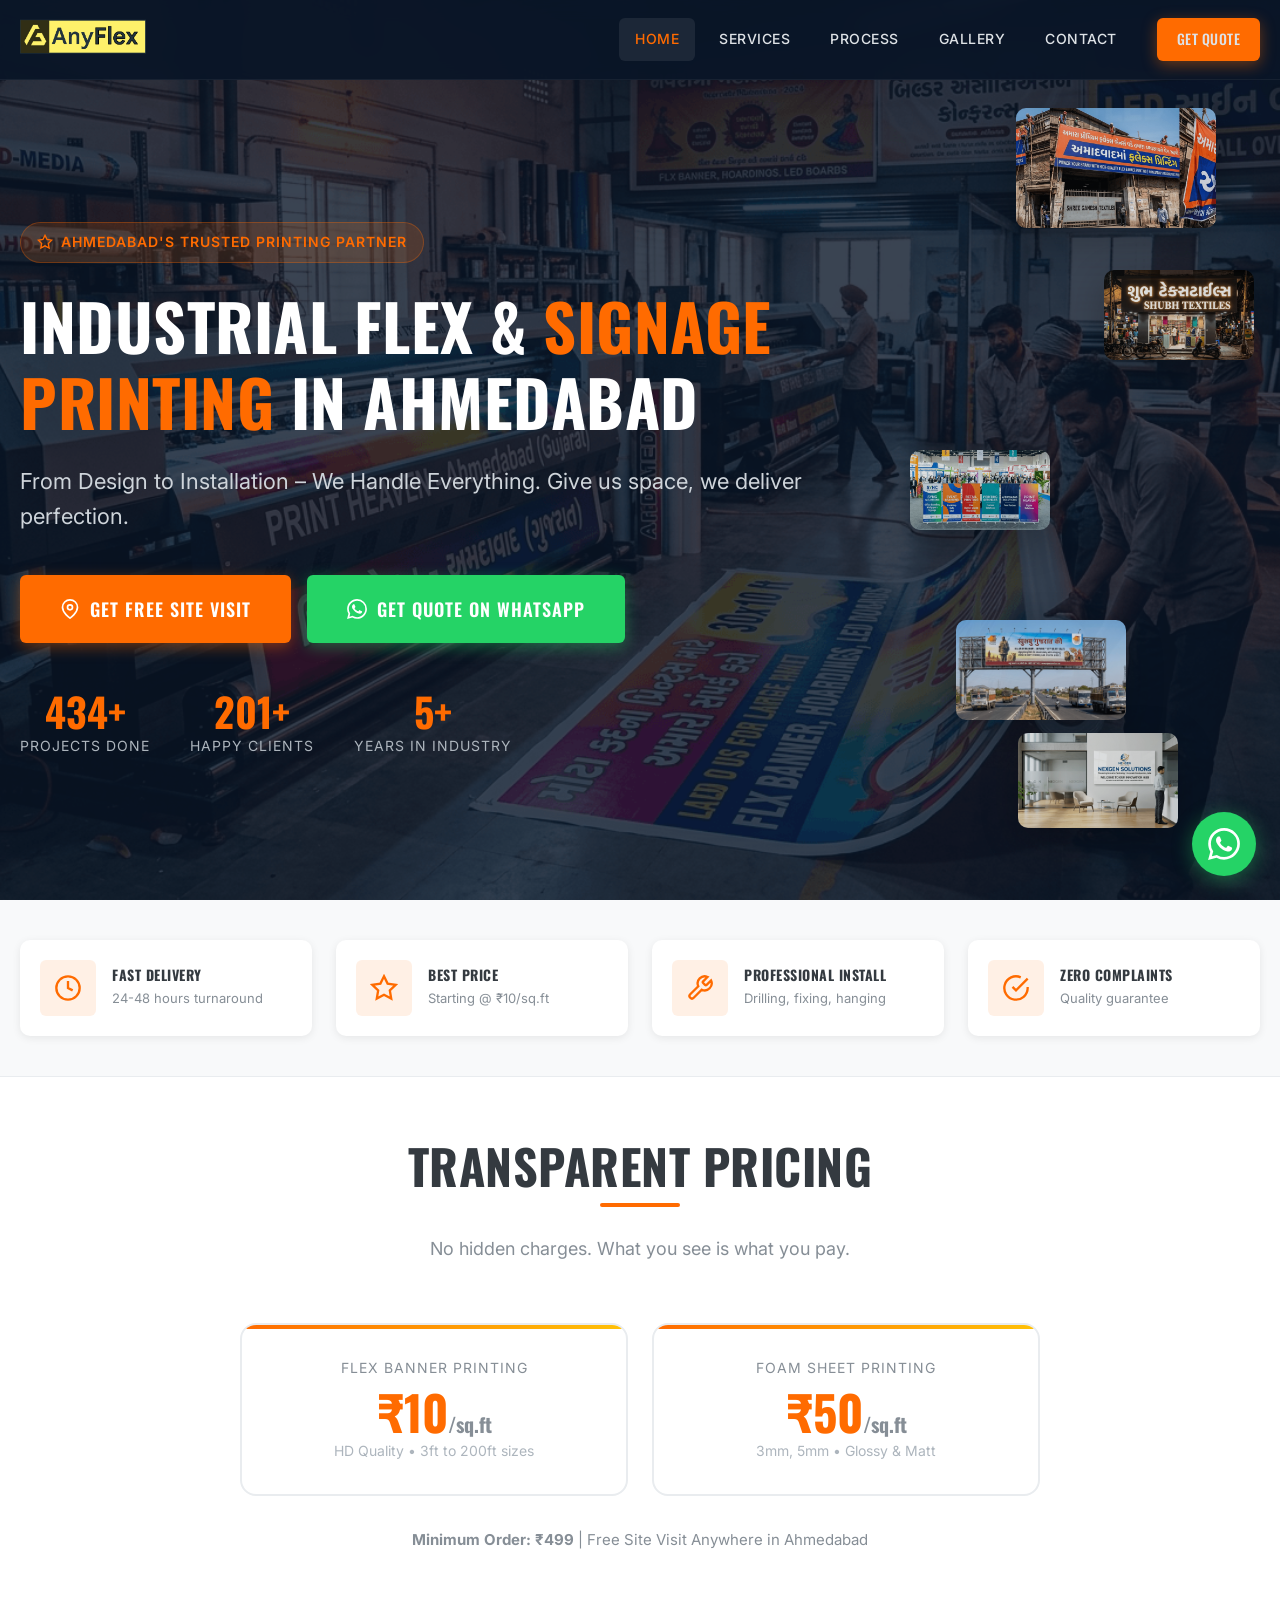
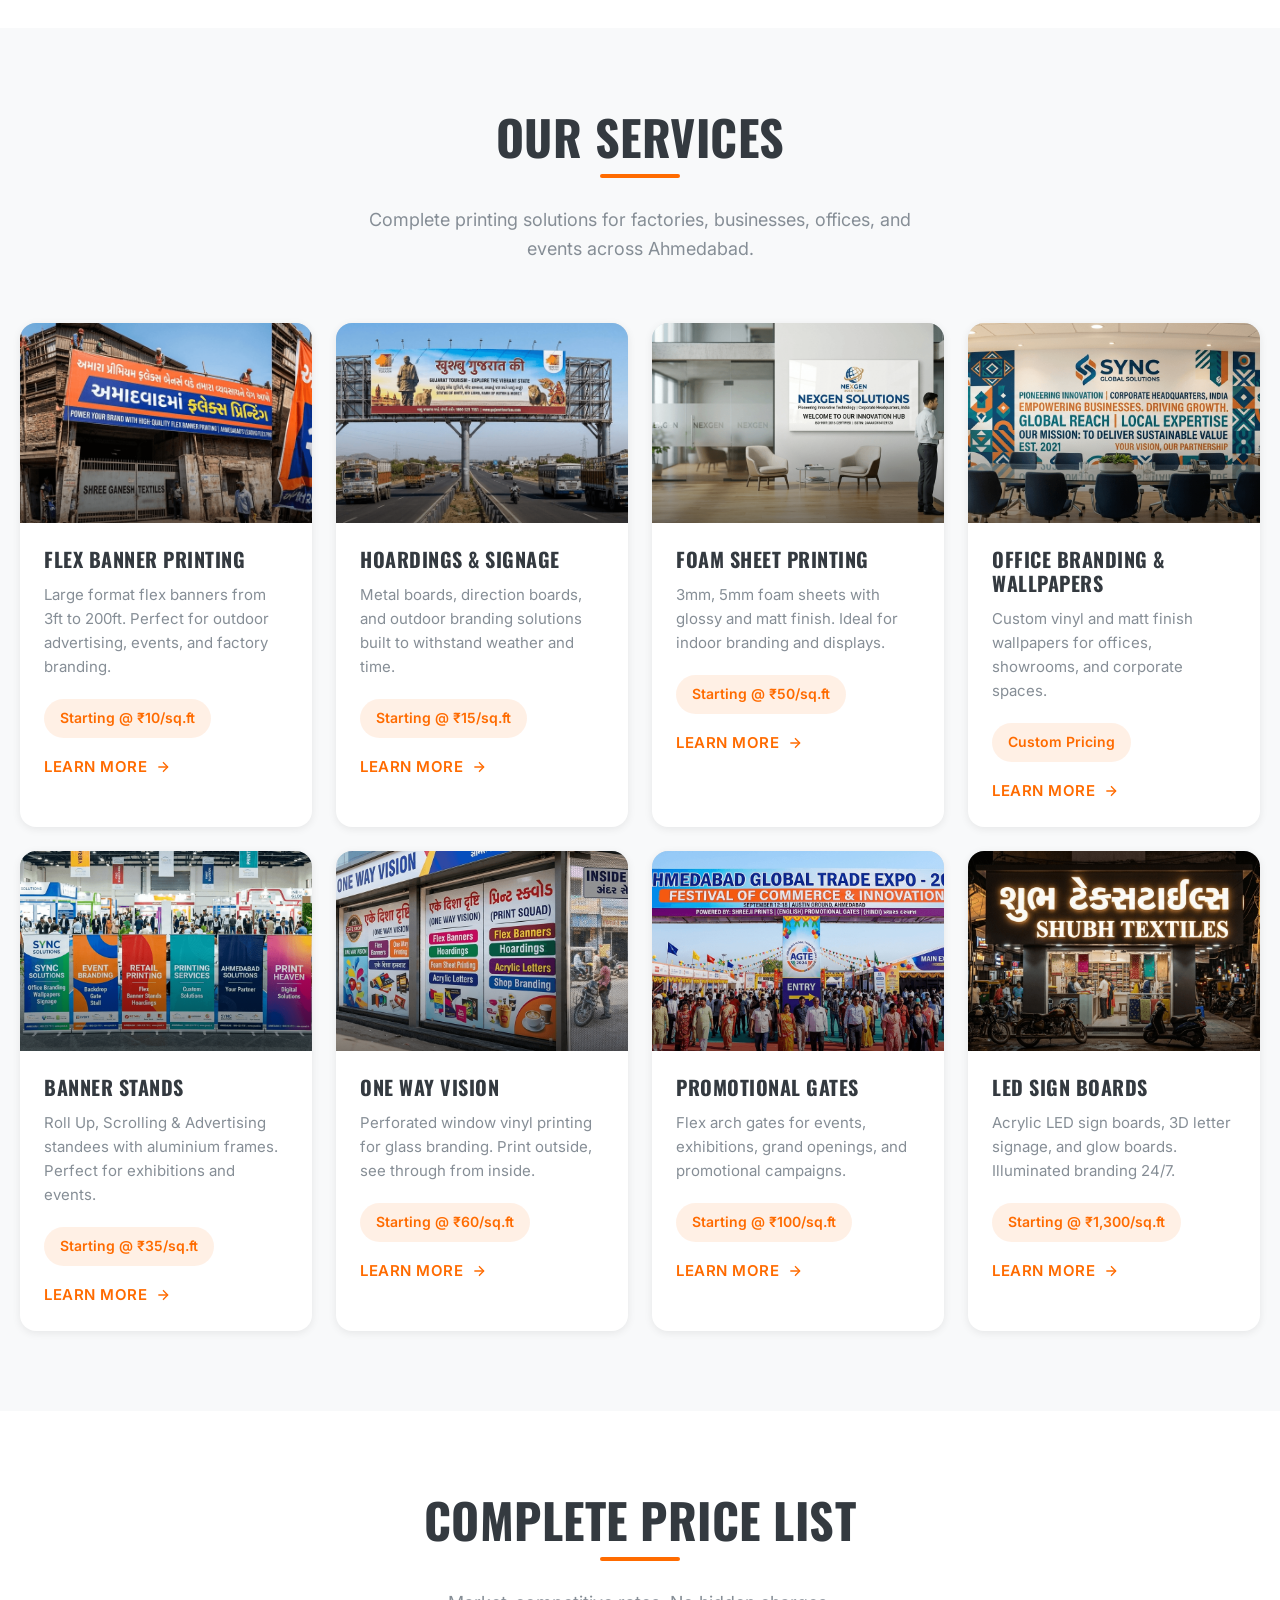
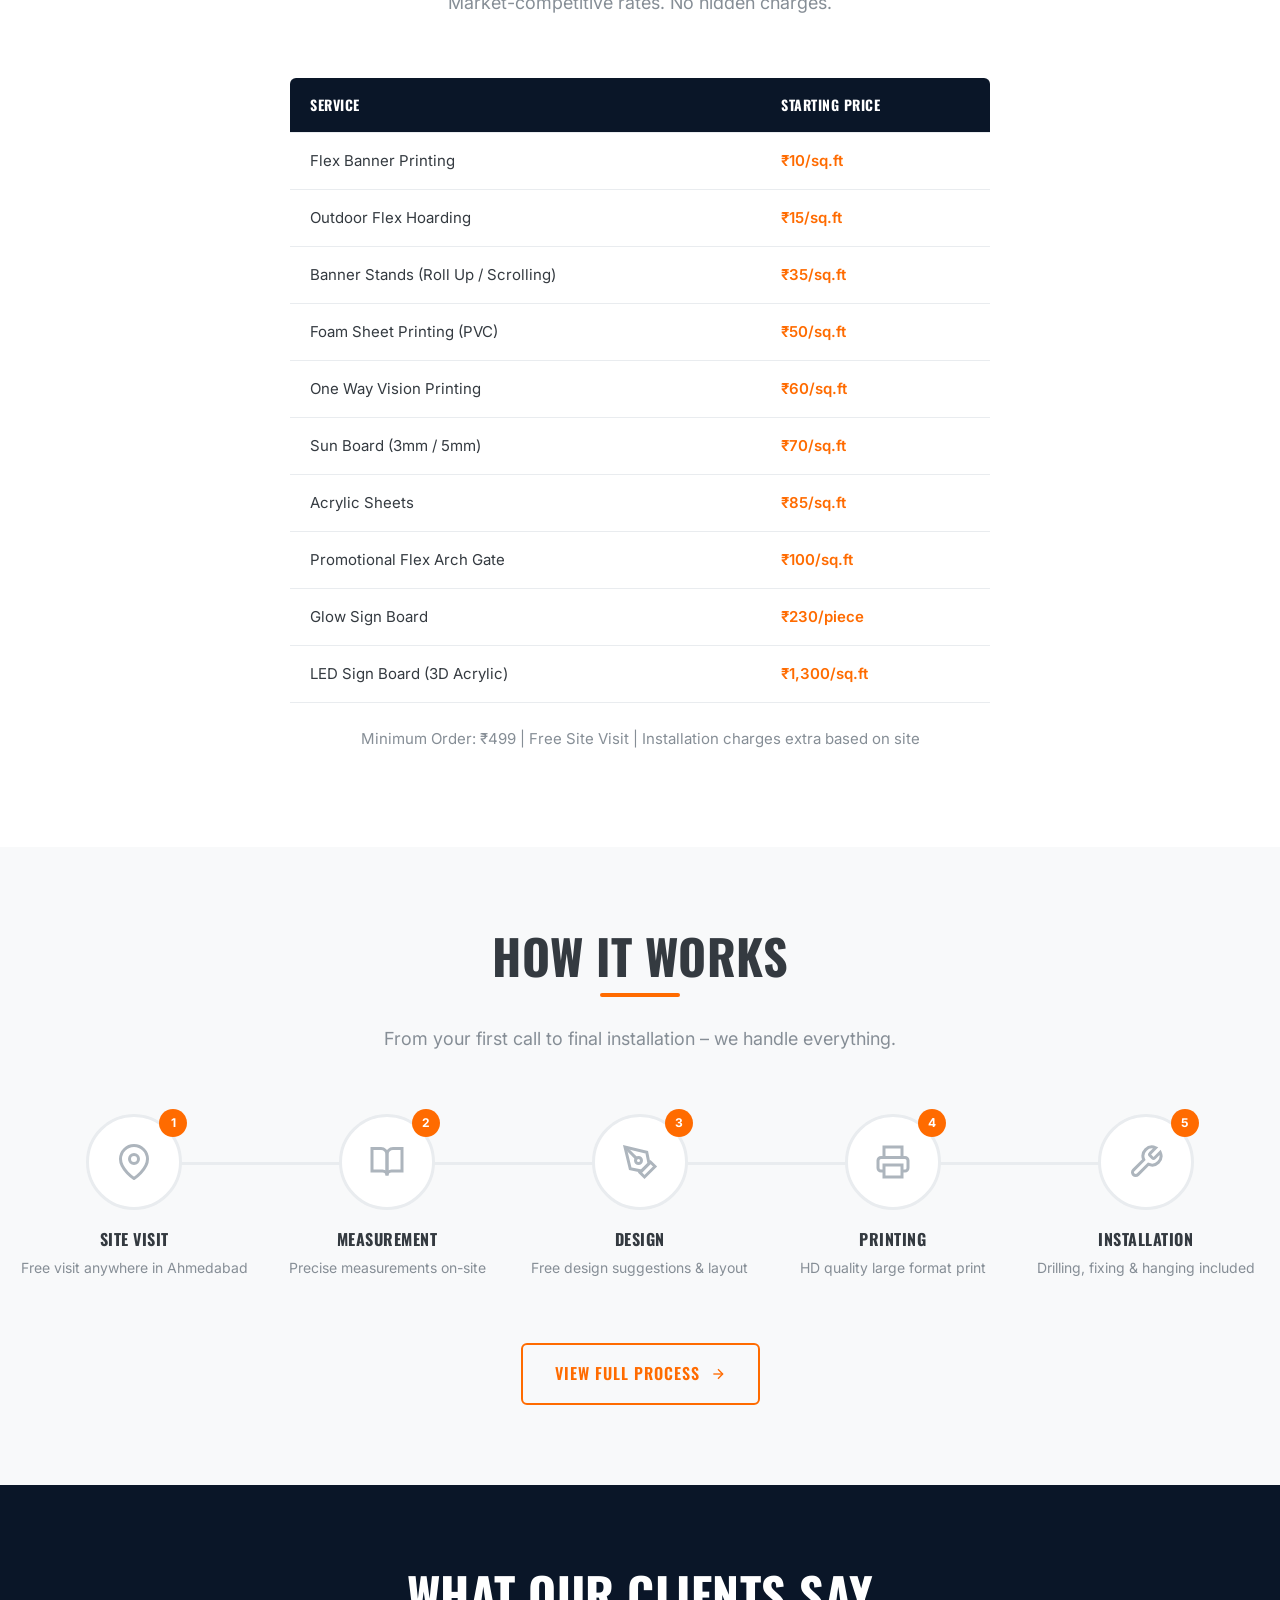
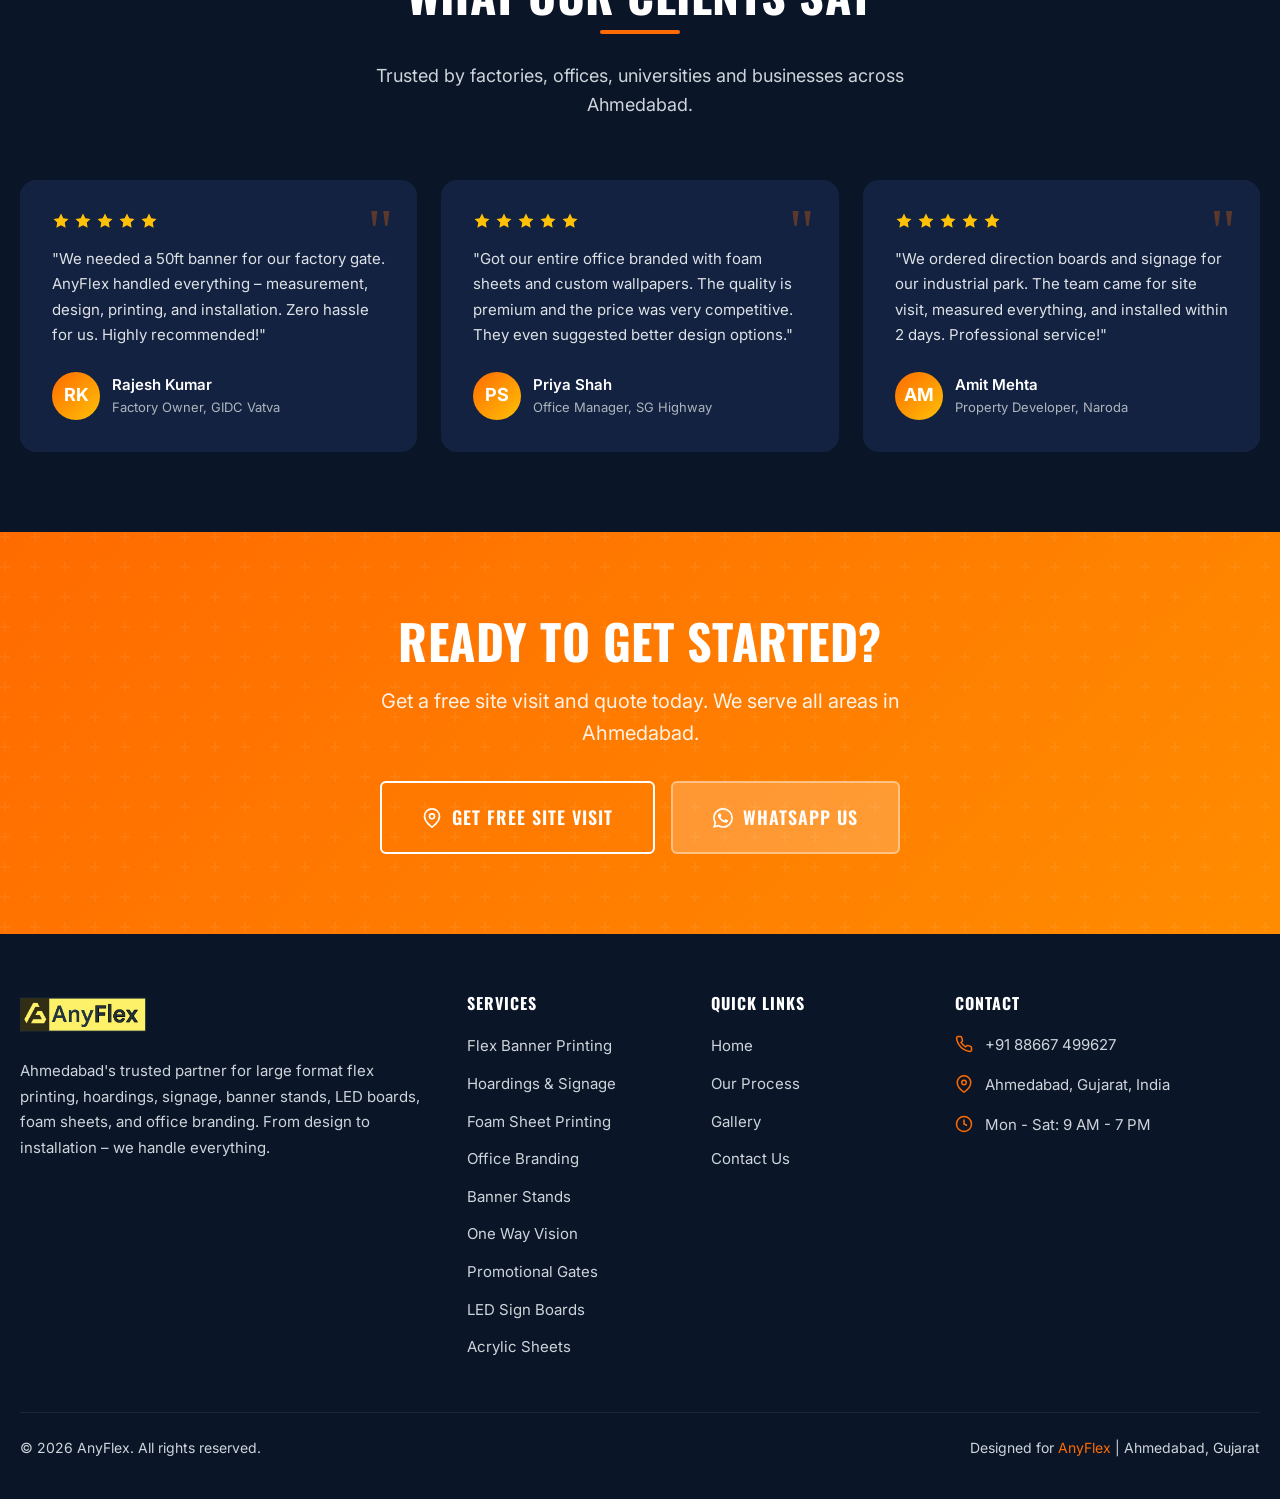
==== index.html @ e1afdd5f "Initial commit - AnyFlex website" ====
<!DOCTYPE html>
<html lang="en">
<head>
  <meta charset="UTF-8">
  <meta name="viewport" content="width=device-width, initial-scale=1.0">
  <meta name="description" content="AnyFlex - Industrial Flex Banner Printing, Hoardings, Signage, Banner Stands, LED Boards & Foam Sheets in Ahmedabad. Starting @ ₹10/sq.ft. Free site visit, design & installation. Call 88667499627">
  <meta name="keywords" content="flex banner printing ahmedabad, hoarding printing ahmedabad, signage board ahmedabad, foam sheet printing, banner standee ahmedabad, LED sign board ahmedabad, one way vision printing, promotional gates ahmedabad, acrylic sheets ahmedabad, large format printing ahmedabad, outdoor branding gujarat">
  <meta name="author" content="AnyFlex">
  <meta name="robots" content="index, follow">
  
  <meta property="og:title" content="Flex Banner Printing Ahmedabad | AnyFlex">
  <meta property="og:description" content="From Design to Installation – We Handle Everything. Flex Printing @ ₹10/sq.ft | Free Site Visit">
  <meta property="og:type" content="website">
  <meta property="og:locale" content="en_IN">
  
  <title>Flex Banner Printing Ahmedabad | Hoardings, Signage, Foam Sheets – AnyFlex</title>
  
  <link rel="preconnect" href="https://fonts.googleapis.com">
  <link rel="preconnect" href="https://fonts.gstatic.com" crossorigin>
  <link href="https://fonts.googleapis.com/css2?family=Inter:wght@400;500;600;700&family=Oswald:wght@500;600;700&display=swap" rel="stylesheet">
  
  <link rel="stylesheet" href="css/style.css">
  
  <script type="application/ld+json">
  {
    "@context": "https://schema.org",
    "@type": "LocalBusiness",
    "name": "AnyFlex",
    "description": "Industrial Flex & Signage Printing in Ahmedabad. From Design to Installation.",
    "telephone": "+9188667499627",
    "address": {
      "@type": "PostalAddress",
      "addressLocality": "Ahmedabad",
      "addressRegion": "Gujarat",
      "addressCountry": "IN"
    },
    "priceRange": "₹₹",
    "areaServed": "Ahmedabad, Gujarat"
  }
  </script>
</head>
<body>

  <header class="header">
    <div class="container header-inner">
      <a href="index.html" class="logo">
        <img src="images/logo.png" alt="AnyFlex logo" style="height:48px;width:auto;">
      </a>
      
      <button class="menu-toggle" aria-label="Toggle navigation">
        <span></span>
        <span></span>
        <span></span>
      </button>
      
      <nav class="nav">
        <a href="index.html">Home</a>
        <a href="#services">Services</a>
        <a href="process.html">Process</a>
        <a href="gallery.html">Gallery</a>
        <a href="contact.html">Contact</a>
        <div class="nav-cta">
          <a href="https://wa.me/9188667499627?text=Hi%20Print%20Heaven!%20I%20need%20a%20quote." class="btn btn-primary btn-sm" target="_blank">Get Quote</a>
        </div>
      </nav>
    </div>
  </header>
  
  <div class="mobile-overlay"></div>

  <section class="hero">
    <div class="hero-carousel">
      <div class="hero-slide active" style="background-image: url('images/hero-bg.jpg')"></div>
      <div class="hero-slide" style="background-image: url('images/gallery/gallery-1.jpg')"></div>
      <div class="hero-slide" style="background-image: url('images/gallery/gallery-2.jpg')"></div>
      <div class="hero-slide" style="background-image: url('images/gallery/gallery-3.jpg')"></div>
      <div class="hero-slide" style="background-image: url('images/gallery/gallery-4.jpg')"></div>
      <div class="hero-slide" style="background-image: url('images/gallery/gallery-5.jpg')"></div>
      <div class="hero-slide" style="background-image: url('images/gallery/gallery-6.jpg')"></div>
      <div class="hero-slide" style="background-image: url('images/gallery/gallery-7.jpg')"></div>
    </div>
    <div class="hero-overlay"></div>
    <div class="hero-float hero-float-1"></div>
    <div class="hero-float hero-float-2"></div>
    <div class="hero-float hero-float-3"></div>
    <div class="hero-float hero-float-4"></div>
    <div class="hero-float hero-float-5"></div>
    
    <div class="container">
      <div class="hero-content">
        <div class="hero-badge">
          <svg viewBox="0 0 24 24" fill="none" stroke="currentColor" stroke-width="2"><path d="M12 2l3.09 6.26L22 9.27l-5 4.87 1.18 6.88L12 17.77l-6.18 3.25L7 14.14 2 9.27l6.91-1.01L12 2z"/></svg>
          Ahmedabad's Trusted Printing Partner
        </div>
        
        <h1>Industrial Flex & <span class="highlight">Signage Printing</span> in Ahmedabad</h1>
        
        <p class="hero-subtitle">From Design to Installation – We Handle Everything. Give us space, we deliver perfection.</p>
        
        <div class="hero-buttons">
          <a href="contact.html" class="btn btn-primary btn-lg">
            <svg width="20" height="20" viewBox="0 0 24 24" fill="none" stroke="currentColor" stroke-width="2"><path d="M21 10c0 7-9 13-9 13s-9-6-9-13a9 9 0 0 1 18 0z"/><circle cx="12" cy="10" r="3"/></svg>
            Get Free Site Visit
          </a>
          <a href="https://wa.me/9188667499627?text=Hi%20Print%20Heaven!%20I%20need%20a%20quote%20for%20my%20project." class="btn btn-whatsapp btn-lg" target="_blank">
            <svg width="20" height="20" viewBox="0 0 24 24" fill="currentColor"><path d="M17.472 14.382c-.297-.149-1.758-.867-2.03-.967-.273-.099-.471-.148-.67.15-.197.297-.767.966-.94 1.164-.173.199-.347.223-.644.075-.297-.15-1.255-.463-2.39-1.475-.883-.788-1.48-1.761-1.653-2.059-.173-.297-.018-.458.13-.606.134-.133.298-.347.446-.52.149-.174.198-.298.298-.497.099-.198.05-.371-.025-.52-.075-.149-.669-1.612-.916-2.207-.242-.579-.487-.5-.669-.51-.173-.008-.371-.01-.57-.01-.198 0-.52.074-.792.372-.272.297-1.04 1.016-1.04 2.479 0 1.462 1.065 2.875 1.213 3.074.149.198 2.096 3.2 5.077 4.487.709.306 1.262.489 1.694.625.712.227 1.36.195 1.871.118.571-.085 1.758-.719 2.006-1.413.248-.694.248-1.289.173-1.413-.074-.124-.272-.198-.57-.347m-5.421 7.403h-.004a9.87 9.87 0 01-5.031-1.378l-.361-.214-3.741.982.998-3.648-.235-.374a9.86 9.86 0 01-1.51-5.26c.001-5.45 4.436-9.884 9.888-9.884 2.64 0 5.122 1.03 6.988 2.898a9.825 9.825 0 012.893 6.994c-.003 5.45-4.437 9.884-9.885 9.884m8.413-18.297A11.815 11.815 0 0012.05 0C5.495 0 .16 5.335.157 11.892c0 2.096.547 4.142 1.588 5.945L.057 24l6.305-1.654a11.882 11.882 0 005.683 1.448h.005c6.554 0 11.89-5.335 11.893-11.893a11.821 11.821 0 00-3.48-8.413z"/></svg>
            Get Quote on WhatsApp
          </a>
        </div>
        
        <div class="hero-stats">
          <div class="hero-stat">
            <div class="hero-stat-value" data-count="560">0</div>
            <div class="hero-stat-label">Projects Done</div>
          </div>
          <div class="hero-stat">
            <div class="hero-stat-value" data-count="260">0</div>
            <div class="hero-stat-label">Happy Clients</div>
          </div>
          <div class="hero-stat">
            <div class="hero-stat-value" data-count="7">0</div>
            <div class="hero-stat-label">Years in Industry</div>
          </div>
        </div>
      </div>
    </div>
  </section>

  <section class="trust-badges">
    <div class="container">
      <div class="trust-badges-grid">
        <div class="trust-badge animate-on-scroll">
          <div class="trust-badge-icon">
            <svg viewBox="0 0 24 24" fill="none" stroke="currentColor" stroke-width="2"><circle cx="12" cy="12" r="10"/><polyline points="12 6 12 12 16 14"/></svg>
          </div>
          <div>
            <h4>Fast Delivery</h4>
            <p>24-48 hours turnaround</p>
          </div>
        </div>
        <div class="trust-badge animate-on-scroll animate-delay-1">
          <div class="trust-badge-icon">
            <svg viewBox="0 0 24 24" fill="none" stroke="currentColor" stroke-width="2"><path d="M12 2l3.09 6.26L22 9.27l-5 4.87 1.18 6.88L12 17.77l-6.18 3.25L7 14.14 2 9.27l6.91-1.01L12 2z"/></svg>
          </div>
          <div>
            <h4>Best Price</h4>
            <p>Starting @ ₹10/sq.ft</p>
          </div>
        </div>
        <div class="trust-badge animate-on-scroll animate-delay-2">
          <div class="trust-badge-icon">
            <svg viewBox="0 0 24 24" fill="none" stroke="currentColor" stroke-width="2"><path d="M14.7 6.3a1 1 0 0 0 0 1.4l1.6 1.6a1 1 0 0 0 1.4 0l3.77-3.77a6 6 0 0 1-7.94 7.94l-6.91 6.91a2.12 2.12 0 0 1-3-3l6.91-6.91a6 6 0 0 1 7.94-7.94l-3.76 3.76z"/></svg>
          </div>
          <div>
            <h4>Professional Install</h4>
            <p>Drilling, fixing, hanging</p>
          </div>
        </div>
        <div class="trust-badge animate-on-scroll animate-delay-3">
          <div class="trust-badge-icon">
            <svg viewBox="0 0 24 24" fill="none" stroke="currentColor" stroke-width="2"><path d="M22 11.08V12a10 10 0 1 1-5.93-9.14"/><polyline points="22 4 12 14.01 9 11.01"/></svg>
          </div>
          <div>
            <h4>Zero Complaints</h4>
            <p>Quality guarantee</p>
          </div>
        </div>
      </div>
    </div>
  </section>

  <section class="pricing-highlights">
    <div class="container">
      <div class="section-header">
        <h2>Transparent Pricing</h2>
        <p>No hidden charges. What you see is what you pay.</p>
      </div>
      
      <div class="pricing-cards">
        <div class="pricing-card animate-on-scroll">
          <div class="pricing-card-label">Flex Banner Printing</div>
          <div class="pricing-card-price">₹10<span>/sq.ft</span></div>
          <div class="pricing-card-note">HD Quality • 3ft to 200ft sizes</div>
        </div>
        <div class="pricing-card animate-on-scroll animate-delay-1">
          <div class="pricing-card-label">Foam Sheet Printing</div>
          <div class="pricing-card-price">₹50<span>/sq.ft</span></div>
          <div class="pricing-card-note">3mm, 5mm • Glossy & Matt</div>
        </div>
      </div>
      
      <div class="text-center" style="margin-top: 32px;">
        <p style="color: var(--gray-600); font-size: 0.9375rem;"><strong>Minimum Order: ₹499</strong> | Free Site Visit Anywhere in Ahmedabad</p>
      </div>
    </div>
  </section>

  <section class="section section-gray" id="services">
    <div class="container">
      <div class="section-header">
        <h2>Our Services</h2>
        <p>Complete printing solutions for factories, businesses, offices, and events across Ahmedabad.</p>
      </div>
      
      <div class="services-grid">
        <div class="service-card animate-on-scroll">
          <div class="service-card-image">
            <img src="images/services/flex-banner.jpg" alt="Flex banner printing service Ahmedabad large format outdoor banners" loading="lazy">
          </div>
          <div class="service-card-content">
            <h3>Flex Banner Printing</h3>
            <p>Large format flex banners from 3ft to 200ft. Perfect for outdoor advertising, events, and factory branding.</p>
            <div class="service-card-price">Starting @ ₹10/sq.ft</div>
            <a href="services/flex-banner-printing.html" class="service-card-link">
              Learn More
              <svg viewBox="0 0 24 24" fill="none" stroke="currentColor" stroke-width="2"><line x1="5" y1="12" x2="19" y2="12"/><polyline points="12 5 19 12 12 19"/></svg>
            </a>
          </div>
        </div>
        
        <div class="service-card animate-on-scroll animate-delay-1">
          <div class="service-card-image">
            <img src="images/services/hoardings.jpg" alt="Hoarding and signage boards Ahmedabad outdoor metal boards" loading="lazy">
          </div>
          <div class="service-card-content">
            <h3>Hoardings & Signage</h3>
            <p>Metal boards, direction boards, and outdoor branding solutions built to withstand weather and time.</p>
            <div class="service-card-price">Starting @ ₹15/sq.ft</div>
            <a href="services/hoardings-signage.html" class="service-card-link">
              Learn More
              <svg viewBox="0 0 24 24" fill="none" stroke="currentColor" stroke-width="2"><line x1="5" y1="12" x2="19" y2="12"/><polyline points="12 5 19 12 12 19"/></svg>
            </a>
          </div>
        </div>
        
        <div class="service-card animate-on-scroll animate-delay-2">
          <div class="service-card-image">
            <img src="images/services/foam-sheet.jpg" alt="Foam sheet printing service Ahmedabad indoor branding displays" loading="lazy">
          </div>
          <div class="service-card-content">
            <h3>Foam Sheet Printing</h3>
            <p>3mm, 5mm foam sheets with glossy and matt finish. Ideal for indoor branding and displays.</p>
            <div class="service-card-price">Starting @ ₹50/sq.ft</div>
            <a href="services/foam-sheet-printing.html" class="service-card-link">
              Learn More
              <svg viewBox="0 0 24 24" fill="none" stroke="currentColor" stroke-width="2"><line x1="5" y1="12" x2="19" y2="12"/><polyline points="12 5 19 12 12 19"/></svg>
            </a>
          </div>
        </div>
        
        <div class="service-card animate-on-scroll animate-delay-3">
          <div class="service-card-image">
            <img src="images/services/office-branding.jpg" alt="Office branding and custom wallpapers Ahmedabad corporate spaces" loading="lazy">
          </div>
          <div class="service-card-content">
            <h3>Office Branding & Wallpapers</h3>
            <p>Custom vinyl and matt finish wallpapers for offices, showrooms, and corporate spaces.</p>
            <div class="service-card-price">Custom Pricing</div>
            <a href="services/office-branding-wallpapers.html" class="service-card-link">
              Learn More
              <svg viewBox="0 0 24 24" fill="none" stroke="currentColor" stroke-width="2"><line x1="5" y1="12" x2="19" y2="12"/><polyline points="12 5 19 12 12 19"/></svg>
            </a>
          </div>
        </div>

        <div class="service-card animate-on-scroll">
          <div class="service-card-image">
            <img src="images/services/banner-stands.jpg" alt="Roll up banner stands and scrolling standees Ahmedabad exhibitions" loading="lazy">
          </div>
          <div class="service-card-content">
            <h3>Banner Stands</h3>
            <p>Roll Up, Scrolling & Advertising standees with aluminium frames. Perfect for exhibitions and events.</p>
            <div class="service-card-price">Starting @ ₹35/sq.ft</div>
            <a href="services/banner-stands.html" class="service-card-link">
              Learn More
              <svg viewBox="0 0 24 24" fill="none" stroke="currentColor" stroke-width="2"><line x1="5" y1="12" x2="19" y2="12"/><polyline points="12 5 19 12 12 19"/></svg>
            </a>
          </div>
        </div>

        <div class="service-card animate-on-scroll animate-delay-1">
          <div class="service-card-image">
            <img src="images/services/one-way-vision.jpg" alt="One way vision printing window vinyl glass branding Ahmedabad" loading="lazy">
          </div>
          <div class="service-card-content">
            <h3>One Way Vision</h3>
            <p>Perforated window vinyl printing for glass branding. Print outside, see through from inside.</p>
            <div class="service-card-price">Starting @ ₹60/sq.ft</div>
            <a href="services/one-way-vision.html" class="service-card-link">
              Learn More
              <svg viewBox="0 0 24 24" fill="none" stroke="currentColor" stroke-width="2"><line x1="5" y1="12" x2="19" y2="12"/><polyline points="12 5 19 12 12 19"/></svg>
            </a>
          </div>
        </div>

        <div class="service-card animate-on-scroll animate-delay-2">
          <div class="service-card-image">
            <img src="images/services/promotional-gates.jpg" alt="Promotional flex arch gates event entrance Ahmedabad" loading="lazy">
          </div>
          <div class="service-card-content">
            <h3>Promotional Gates</h3>
            <p>Flex arch gates for events, exhibitions, grand openings, and promotional campaigns.</p>
            <div class="service-card-price">Starting @ ₹100/sq.ft</div>
            <a href="services/promotional-gates.html" class="service-card-link">
              Learn More
              <svg viewBox="0 0 24 24" fill="none" stroke="currentColor" stroke-width="2"><line x1="5" y1="12" x2="19" y2="12"/><polyline points="12 5 19 12 12 19"/></svg>
            </a>
          </div>
        </div>

        <div class="service-card animate-on-scroll animate-delay-3">
          <div class="service-card-image">
            <img src="images/services/led-boards.jpg" alt="LED sign boards acrylic illuminated signage Ahmedabad night" loading="lazy">
          </div>
          <div class="service-card-content">
            <h3>LED Sign Boards</h3>
            <p>Acrylic LED sign boards, 3D letter signage, and glow boards. Illuminated branding 24/7.</p>
            <div class="service-card-price">Starting @ ₹1,300/sq.ft</div>
            <a href="services/led-sign-boards.html" class="service-card-link">
              Learn More
              <svg viewBox="0 0 24 24" fill="none" stroke="currentColor" stroke-width="2"><line x1="5" y1="12" x2="19" y2="12"/><polyline points="12 5 19 12 12 19"/></svg>
            </a>
          </div>
        </div>
      </div>
    </div>
  </section>

  <section class="section">
    <div class="container">
      <div class="section-header">
        <h2>Complete Price List</h2>
        <p>Market-competitive rates. No hidden charges.</p>
      </div>
      <div style="max-width: 700px; margin: 0 auto;">
        <table class="size-table">
          <thead><tr><th>Service</th><th>Starting Price</th></tr></thead>
          <tbody>
            <tr><td>Flex Banner Printing</td><td class="price">₹10/sq.ft</td></tr>
            <tr><td>Outdoor Flex Hoarding</td><td class="price">₹15/sq.ft</td></tr>
            <tr><td>Banner Stands (Roll Up / Scrolling)</td><td class="price">₹35/sq.ft</td></tr>
            <tr><td>Foam Sheet Printing (PVC)</td><td class="price">₹50/sq.ft</td></tr>
            <tr><td>One Way Vision Printing</td><td class="price">₹60/sq.ft</td></tr>
            <tr><td>Sun Board (3mm / 5mm)</td><td class="price">₹70/sq.ft</td></tr>
            <tr><td>Acrylic Sheets</td><td class="price">₹85/sq.ft</td></tr>
            <tr><td>Promotional Flex Arch Gate</td><td class="price">₹100/sq.ft</td></tr>
            <tr><td>Glow Sign Board</td><td class="price">₹230/piece</td></tr>
            <tr><td>LED Sign Board (3D Acrylic)</td><td class="price">₹1,300/sq.ft</td></tr>
          </tbody>
        </table>
        <p style="text-align:center; color: var(--gray-600); margin-top: 16px; font-size: 0.9375rem;">Minimum Order: ₹499 | Free Site Visit | Installation charges extra based on site</p>
      </div>
    </div>
  </section>

  <section class="section section-gray">
    <div class="container">
      <div class="section-header">
        <h2>How It Works</h2>
        <p>From your first call to final installation – we handle everything.</p>
      </div>
      
      <div class="process-steps">
        <div class="process-step animate-on-scroll">
          <div class="process-step-number">
            <svg viewBox="0 0 24 24" fill="none" stroke="currentColor" stroke-width="2"><path d="M21 10c0 7-9 13-9 13s-9-6-9-13a9 9 0 0 1 18 0z"/><circle cx="12" cy="10" r="3"/></svg>
            <span class="process-step-num">1</span>
          </div>
          <h4>Site Visit</h4>
          <p>Free visit anywhere in Ahmedabad</p>
        </div>
        
        <div class="process-step animate-on-scroll animate-delay-1">
          <div class="process-step-number">
            <svg viewBox="0 0 24 24" fill="none" stroke="currentColor" stroke-width="2"><path d="M2 3h6a4 4 0 0 1 4 4v14a3 3 0 0 0-3-3H2z"/><path d="M22 3h-6a4 4 0 0 0-4 4v14a3 3 0 0 1 3-3h7z"/></svg>
            <span class="process-step-num">2</span>
          </div>
          <h4>Measurement</h4>
          <p>Precise measurements on-site</p>
        </div>
        
        <div class="process-step animate-on-scroll animate-delay-2">
          <div class="process-step-number">
            <svg viewBox="0 0 24 24" fill="none" stroke="currentColor" stroke-width="2"><path d="M12 19l7-7 3 3-7 7-3-3z"/><path d="M18 13l-1.5-7.5L2 2l3.5 14.5L13 18l5-5z"/><path d="M2 2l7.586 7.586"/><circle cx="11" cy="11" r="2"/></svg>
            <span class="process-step-num">3</span>
          </div>
          <h4>Design</h4>
          <p>Free design suggestions & layout</p>
        </div>
        
        <div class="process-step animate-on-scroll animate-delay-3">
          <div class="process-step-number">
            <svg viewBox="0 0 24 24" fill="none" stroke="currentColor" stroke-width="2"><polyline points="6 9 6 2 18 2 18 9"/><path d="M6 18H4a2 2 0 0 1-2-2v-5a2 2 0 0 1 2-2h16a2 2 0 0 1 2 2v5a2 2 0 0 1-2 2h-2"/><rect x="6" y="14" width="12" height="8"/></svg>
            <span class="process-step-num">4</span>
          </div>
          <h4>Printing</h4>
          <p>HD quality large format print</p>
        </div>
        
        <div class="process-step animate-on-scroll animate-delay-4">
          <div class="process-step-number">
            <svg viewBox="0 0 24 24" fill="none" stroke="currentColor" stroke-width="2"><path d="M14.7 6.3a1 1 0 0 0 0 1.4l1.6 1.6a1 1 0 0 0 1.4 0l3.77-3.77a6 6 0 0 1-7.94 7.94l-6.91 6.91a2.12 2.12 0 0 1-3-3l6.91-6.91a6 6 0 0 1 7.94-7.94l-3.76 3.76z"/></svg>
            <span class="process-step-num">5</span>
          </div>
          <h4>Installation</h4>
          <p>Drilling, fixing & hanging included</p>
        </div>
      </div>
      
      <div class="text-center" style="margin-top: 48px;">
        <a href="process.html" class="btn btn-outline">
          View Full Process
          <svg width="16" height="16" viewBox="0 0 24 24" fill="none" stroke="currentColor" stroke-width="2"><line x1="5" y1="12" x2="19" y2="12"/><polyline points="12 5 19 12 12 19"/></svg>
        </a>
      </div>
    </div>
  </section>

  <section class="section section-dark">
    <div class="container">
      <div class="section-header">
        <h2>What Our Clients Say</h2>
        <p>Trusted by factories, offices, universities and businesses across Ahmedabad.</p>
      </div>
      
      <div class="testimonials-grid">
        <div class="testimonial-card animate-on-scroll">
          <div class="testimonial-stars">
            <svg viewBox="0 0 24 24"><path d="M12 2l3.09 6.26L22 9.27l-5 4.87 1.18 6.88L12 17.77l-6.18 3.25L7 14.14 2 9.27l6.91-1.01L12 2z"/></svg>
            <svg viewBox="0 0 24 24"><path d="M12 2l3.09 6.26L22 9.27l-5 4.87 1.18 6.88L12 17.77l-6.18 3.25L7 14.14 2 9.27l6.91-1.01L12 2z"/></svg>
            <svg viewBox="0 0 24 24"><path d="M12 2l3.09 6.26L22 9.27l-5 4.87 1.18 6.88L12 17.77l-6.18 3.25L7 14.14 2 9.27l6.91-1.01L12 2z"/></svg>
            <svg viewBox="0 0 24 24"><path d="M12 2l3.09 6.26L22 9.27l-5 4.87 1.18 6.88L12 17.77l-6.18 3.25L7 14.14 2 9.27l6.91-1.01L12 2z"/></svg>
            <svg viewBox="0 0 24 24"><path d="M12 2l3.09 6.26L22 9.27l-5 4.87 1.18 6.88L12 17.77l-6.18 3.25L7 14.14 2 9.27l6.91-1.01L12 2z"/></svg>
          </div>
          <p class="testimonial-text">"We needed a 50ft banner for our factory gate. AnyFlex handled everything – measurement, design, printing, and installation. Zero hassle for us. Highly recommended!"</p>
          <div class="testimonial-author">
            <div class="testimonial-avatar">RK</div>
            <div>
              <div class="testimonial-name">Rajesh Kumar</div>
              <div class="testimonial-role">Factory Owner, GIDC Vatva</div>
            </div>
          </div>
        </div>
        
        <div class="testimonial-card animate-on-scroll animate-delay-1">
          <div class="testimonial-stars">
            <svg viewBox="0 0 24 24"><path d="M12 2l3.09 6.26L22 9.27l-5 4.87 1.18 6.88L12 17.77l-6.18 3.25L7 14.14 2 9.27l6.91-1.01L12 2z"/></svg>
            <svg viewBox="0 0 24 24"><path d="M12 2l3.09 6.26L22 9.27l-5 4.87 1.18 6.88L12 17.77l-6.18 3.25L7 14.14 2 9.27l6.91-1.01L12 2z"/></svg>
            <svg viewBox="0 0 24 24"><path d="M12 2l3.09 6.26L22 9.27l-5 4.87 1.18 6.88L12 17.77l-6.18 3.25L7 14.14 2 9.27l6.91-1.01L12 2z"/></svg>
            <svg viewBox="0 0 24 24"><path d="M12 2l3.09 6.26L22 9.27l-5 4.87 1.18 6.88L12 17.77l-6.18 3.25L7 14.14 2 9.27l6.91-1.01L12 2z"/></svg>
            <svg viewBox="0 0 24 24"><path d="M12 2l3.09 6.26L22 9.27l-5 4.87 1.18 6.88L12 17.77l-6.18 3.25L7 14.14 2 9.27l6.91-1.01L12 2z"/></svg>
          </div>
          <p class="testimonial-text">"Got our entire office branded with foam sheets and custom wallpapers. The quality is premium and the price was very competitive. They even suggested better design options."</p>
          <div class="testimonial-author">
            <div class="testimonial-avatar">PS</div>
            <div>
              <div class="testimonial-name">Priya Shah</div>
              <div class="testimonial-role">Office Manager, SG Highway</div>
            </div>
          </div>
        </div>
        
        <div class="testimonial-card animate-on-scroll animate-delay-2">
          <div class="testimonial-stars">
            <svg viewBox="0 0 24 24"><path d="M12 2l3.09 6.26L22 9.27l-5 4.87 1.18 6.88L12 17.77l-6.18 3.25L7 14.14 2 9.27l6.91-1.01L12 2z"/></svg>
            <svg viewBox="0 0 24 24"><path d="M12 2l3.09 6.26L22 9.27l-5 4.87 1.18 6.88L12 17.77l-6.18 3.25L7 14.14 2 9.27l6.91-1.01L12 2z"/></svg>
            <svg viewBox="0 0 24 24"><path d="M12 2l3.09 6.26L22 9.27l-5 4.87 1.18 6.88L12 17.77l-6.18 3.25L7 14.14 2 9.27l6.91-1.01L12 2z"/></svg>
            <svg viewBox="0 0 24 24"><path d="M12 2l3.09 6.26L22 9.27l-5 4.87 1.18 6.88L12 17.77l-6.18 3.25L7 14.14 2 9.27l6.91-1.01L12 2z"/></svg>
            <svg viewBox="0 0 24 24"><path d="M12 2l3.09 6.26L22 9.27l-5 4.87 1.18 6.88L12 17.77l-6.18 3.25L7 14.14 2 9.27l6.91-1.01L12 2z"/></svg>
          </div>
          <p class="testimonial-text">"We ordered direction boards and signage for our industrial park. The team came for site visit, measured everything, and installed within 2 days. Professional service!"</p>
          <div class="testimonial-author">
            <div class="testimonial-avatar">AM</div>
            <div>
              <div class="testimonial-name">Amit Mehta</div>
              <div class="testimonial-role">Property Developer, Naroda</div>
            </div>
          </div>
        </div>
      </div>
    </div>
  </section>

  <section class="cta-section">
    <div class="container">
      <div class="cta-content">
        <h2>Ready to Get Started?</h2>
        <p>Get a free site visit and quote today. We serve all areas in Ahmedabad.</p>
        <div class="cta-buttons">
          <a href="contact.html" class="btn btn-secondary btn-lg">
            <svg width="20" height="20" viewBox="0 0 24 24" fill="none" stroke="currentColor" stroke-width="2"><path d="M21 10c0 7-9 13-9 13s-9-6-9-13a9 9 0 0 1 18 0z"/><circle cx="12" cy="10" r="3"/></svg>
            Get Free Site Visit
          </a>
          <a href="https://wa.me/9188667499627?text=Hi%20Print%20Heaven!%20I%20need%20a%20quote." class="btn btn-lg" style="background: rgba(255,255,255,0.2); color: #fff; border: 2px solid rgba(255,255,255,0.4);">
            <svg width="20" height="20" viewBox="0 0 24 24" fill="currentColor"><path d="M17.472 14.382c-.297-.149-1.758-.867-2.03-.967-.273-.099-.471-.148-.67.15-.197.297-.767.966-.94 1.164-.173.199-.347.223-.644.075-.297-.15-1.255-.463-2.39-1.475-.883-.788-1.48-1.761-1.653-2.059-.173-.297-.018-.458.13-.606.134-.133.298-.347.446-.52.149-.174.198-.298.298-.497.099-.198.05-.371-.025-.52-.075-.149-.669-1.612-.916-2.207-.242-.579-.487-.5-.669-.51-.173-.008-.371-.01-.57-.01-.198 0-.52.074-.792.372-.272.297-1.04 1.016-1.04 2.479 0 1.462 1.065 2.875 1.213 3.074.149.198 2.096 3.2 5.077 4.487.709.306 1.262.489 1.694.625.712.227 1.36.195 1.871.118.571-.085 1.758-.719 2.006-1.413.248-.694.248-1.289.173-1.413-.074-.124-.272-.198-.57-.347m-5.421 7.403h-.004a9.87 9.87 0 01-5.031-1.378l-.361-.214-3.741.982.998-3.648-.235-.374a9.86 9.86 0 01-1.51-5.26c.001-5.45 4.436-9.884 9.888-9.884 2.64 0 5.122 1.03 6.988 2.898a9.825 9.825 0 012.893 6.994c-.003 5.45-4.437 9.884-9.885 9.884m8.413-18.297A11.815 11.815 0 0012.05 0C5.495 0 .16 5.335.157 11.892c0 2.096.547 4.142 1.588 5.945L.057 24l6.305-1.654a11.882 11.882 0 005.683 1.448h.005c6.554 0 11.89-5.335 11.893-11.893a11.821 11.821 0 00-3.48-8.413z"/></svg>
            WhatsApp Us
          </a>
        </div>
      </div>
    </div>
  </section>

  <footer class="footer">
    <div class="container">
      <div class="footer-grid">
        <div class="footer-brand">
          <a href="index.html" class="logo">
            <img src="images/logo.png" alt="AnyFlex logo" style="height:48px;width:auto;">
          </a>
          <p>Ahmedabad's trusted partner for large format flex printing, hoardings, signage, banner stands, LED boards, foam sheets, and office branding. From design to installation – we handle everything.</p>
        </div>
        
        <div>
          <h4>Services</h4>
          <ul class="footer-links">
            <li><a href="services/flex-banner-printing.html">Flex Banner Printing</a></li>
            <li><a href="services/hoardings-signage.html">Hoardings & Signage</a></li>
            <li><a href="services/foam-sheet-printing.html">Foam Sheet Printing</a></li>
            <li><a href="services/office-branding-wallpapers.html">Office Branding</a></li>
            <li><a href="services/banner-stands.html">Banner Stands</a></li>
            <li><a href="services/one-way-vision.html">One Way Vision</a></li>
            <li><a href="services/promotional-gates.html">Promotional Gates</a></li>
            <li><a href="services/led-sign-boards.html">LED Sign Boards</a></li>
            <li><a href="services/acrylic-sheets.html">Acrylic Sheets</a></li>
          </ul>
        </div>
        
        <div>
          <h4>Quick Links</h4>
          <ul class="footer-links">
            <li><a href="index.html">Home</a></li>
            <li><a href="process.html">Our Process</a></li>
            <li><a href="gallery.html">Gallery</a></li>
            <li><a href="contact.html">Contact Us</a></li>
          </ul>
        </div>
        
        <div>
          <h4>Contact</h4>
          <ul class="footer-contact">
            <li>
              <svg viewBox="0 0 24 24" fill="none" stroke="currentColor" stroke-width="2"><path d="M22 16.92v3a2 2 0 0 1-2.18 2 19.79 19.79 0 0 1-8.63-3.07 19.5 19.5 0 0 1-6-6 19.79 19.79 0 0 1-3.07-8.67A2 2 0 0 1 4.11 2h3a2 2 0 0 1 2 1.72 12.84 12.84 0 0 0 .7 2.81 2 2 0 0 1-.45 2.11L8.09 9.91a16 16 0 0 0 6 6l1.27-1.27a2 2 0 0 1 2.11-.45 12.84 12.84 0 0 0 2.81.7A2 2 0 0 1 22 16.92z"/></svg>
              <a href="tel:+9188667499627">+91 88667 499627</a>
            </li>
            <li>
              <svg viewBox="0 0 24 24" fill="none" stroke="currentColor" stroke-width="2"><path d="M21 10c0 7-9 13-9 13s-9-6-9-13a9 9 0 0 1 18 0z"/><circle cx="12" cy="10" r="3"/></svg>
              <span>Ahmedabad, Gujarat, India</span>
            </li>
            <li>
              <svg viewBox="0 0 24 24" fill="none" stroke="currentColor" stroke-width="2"><circle cx="12" cy="12" r="10"/><polyline points="12 6 12 12 16 14"/></svg>
              <span>Mon - Sat: 9 AM - 7 PM</span>
            </li>
          </ul>
        </div>
      </div>
      
      <div class="footer-bottom">
        <p>&copy; 2026 AnyFlex. All rights reserved.</p>
        <p>Designed for <a href="index.html">AnyFlex</a> | Ahmedabad, Gujarat</p>
      </div>
    </div>
  </footer>

  <div class="whatsapp-sticky">
    <div class="whatsapp-tooltip">Chat with us on WhatsApp</div>
    <a href="https://wa.me/9188667499627?text=Hi%20Print%20Heaven!%20I%20need%20a%20quote." class="whatsapp-btn" target="_blank" aria-label="Chat on WhatsApp">
      <svg viewBox="0 0 24 24" fill="currentColor"><path d="M17.472 14.382c-.297-.149-1.758-.867-2.03-.967-.273-.099-.471-.148-.67.15-.197.297-.767.966-.94 1.164-.173.199-.347.223-.644.075-.297-.15-1.255-.463-2.39-1.475-.883-.788-1.48-1.761-1.653-2.059-.173-.297-.018-.458.13-.606.134-.133.298-.347.446-.52.149-.174.198-.298.298-.497.099-.198.05-.371-.025-.52-.075-.149-.669-1.612-.916-2.207-.242-.579-.487-.5-.669-.51-.173-.008-.371-.01-.57-.01-.198 0-.52.074-.792.372-.272.297-1.04 1.016-1.04 2.479 0 1.462 1.065 2.875 1.213 3.074.149.198 2.096 3.2 5.077 4.487.709.306 1.262.489 1.694.625.712.227 1.36.195 1.871.118.571-.085 1.758-.719 2.006-1.413.248-.694.248-1.289.173-1.413-.074-.124-.272-.198-.57-.347m-5.421 7.403h-.004a9.87 9.87 0 01-5.031-1.378l-.361-.214-3.741.982.998-3.648-.235-.374a9.86 9.86 0 01-1.51-5.26c.001-5.45 4.436-9.884 9.888-9.884 2.64 0 5.122 1.03 6.988 2.898a9.825 9.825 0 012.893 6.994c-.003 5.45-4.437 9.884-9.885 9.884m8.413-18.297A11.815 11.815 0 0012.05 0C5.495 0 .16 5.335.157 11.892c0 2.096.547 4.142 1.588 5.945L.057 24l6.305-1.654a11.882 11.882 0 005.683 1.448h.005c6.554 0 11.89-5.335 11.893-11.893a11.821 11.821 0 00-3.48-8.413z"/></svg>
    </a>
  </div>

  <script src="js/main.js"></script>
</body>
</html>
---- css/style.css ----
/* ============================================
   PRINT HEAVEN - Main Stylesheet
   Industrial, Premium, High-Conversion UI
   ============================================ */

/* --- CSS Variables --- */
:root {
  --primary: #0a1628;
  --primary-light: #132240;
  --primary-medium: #1a3058;
  --accent: #ff6b00;
  --accent-hover: #e55f00;
  --accent-light: rgba(255, 107, 0, 0.1);
  --gold: #ffc107;
  --gold-light: rgba(255, 193, 7, 0.15);
  --white: #ffffff;
  --gray-50: #f8f9fa;
  --gray-100: #f1f3f5;
  --gray-200: #e9ecef;
  --gray-300: #dee2e6;
  --gray-400: #ced4da;
  --gray-500: #adb5bd;
  --gray-600: #868e96;
  --gray-700: #495057;
  --gray-800: #343a40;
  --gray-900: #212529;
  --success: #28a745;
  --whatsapp: #25d366;
  --font-heading: 'Oswald', sans-serif;
  --font-body: 'Inter', sans-serif;
  --shadow-sm: 0 2px 8px rgba(0, 0, 0, 0.08);
  --shadow-md: 0 4px 20px rgba(0, 0, 0, 0.12);
  --shadow-lg: 0 8px 40px rgba(0, 0, 0, 0.16);
  --shadow-xl: 0 12px 60px rgba(0, 0, 0, 0.2);
  --radius-sm: 6px;
  --radius-md: 10px;
  --radius-lg: 16px;
  --radius-xl: 24px;
  --transition: all 0.3s cubic-bezier(0.4, 0, 0.2, 1);
  --container-max: 1280px;
  --header-height: 80px;
}

/* --- Reset & Base --- */
*, *::before, *::after {
  margin: 0;
  padding: 0;
  box-sizing: border-box;
}

html {
  scroll-behavior: smooth;
  scroll-padding-top: var(--header-height);
}

body {
  font-family: var(--font-body);
  font-size: 16px;
  line-height: 1.6;
  color: var(--gray-800);
  background: var(--white);
  overflow-x: hidden;
  -webkit-font-smoothing: antialiased;
  -moz-osx-font-smoothing: grayscale;
}

img {
  max-width: 100%;
  height: auto;
  display: block;
}

a {
  text-decoration: none;
  color: inherit;
  transition: var(--transition);
}

ul, ol {
  list-style: none;
}

button, input, textarea, select {
  font-family: inherit;
  font-size: inherit;
  border: none;
  outline: none;
}

h1, h2, h3, h4, h5, h6 {
  font-family: var(--font-heading);
  font-weight: 700;
  line-height: 1.2;
  text-transform: uppercase;
  letter-spacing: 0.5px;
}

h1 { font-size: clamp(2.5rem, 5vw, 4rem); }
h2 { font-size: clamp(2rem, 4vw, 3rem); }
h3 { font-size: clamp(1.5rem, 3vw, 2rem); }
h4 { font-size: clamp(1.25rem, 2.5vw, 1.5rem); }

p {
  margin-bottom: 1rem;
}

/* --- Utility Classes --- */
.container {
  width: 100%;
  max-width: var(--container-max);
  margin: 0 auto;
  padding: 0 20px;
}

.section {
  padding: 80px 0;
}

.section-dark {
  background: var(--primary);
  color: var(--white);
}

.section-gray {
  background: var(--gray-50);
}

.text-center {
  text-align: center;
}

.text-accent {
  color: var(--accent);
}

.text-gold {
  color: var(--gold);
}

.text-white {
  color: var(--white);
}

.section-header {
  text-align: center;
  margin-bottom: 60px;
}

.section-header h2 {
  margin-bottom: 16px;
  position: relative;
  display: inline-block;
}

.section-header h2::after {
  content: '';
  position: absolute;
  bottom: -12px;
  left: 50%;
  transform: translateX(-50%);
  width: 80px;
  height: 4px;
  background: var(--accent);
  border-radius: 2px;
}

.section-header p {
  color: var(--gray-600);
  font-size: 1.125rem;
  max-width: 600px;
  margin: 24px auto 0;
}

.section-dark .section-header p {
  color: var(--gray-400);
}

/* --- Buttons --- */
.btn {
  display: inline-flex;
  align-items: center;
  justify-content: center;
  gap: 10px;
  padding: 16px 32px;
  font-family: var(--font-heading);
  font-size: 1rem;
  font-weight: 600;
  text-transform: uppercase;
  letter-spacing: 1px;
  border-radius: var(--radius-sm);
  cursor: pointer;
  transition: var(--transition);
  white-space: nowrap;
  position: relative;
  overflow: hidden;
}

.btn::before {
  content: '';
  position: absolute;
  top: 0;
  left: -100%;
  width: 100%;
  height: 100%;
  background: linear-gradient(90deg, transparent, rgba(255,255,255,0.2), transparent);
  transition: left 0.5s;
}

.btn:hover::before {
  left: 100%;
}

.btn-primary {
  background: var(--accent);
  color: var(--white);
  box-shadow: 0 4px 15px rgba(255, 107, 0, 0.4);
}

.btn-primary:hover {
  background: var(--accent-hover);
  transform: translateY(-2px);
  box-shadow: 0 6px 25px rgba(255, 107, 0, 0.5);
}

.btn-secondary {
  background: transparent;
  color: var(--white);
  border: 2px solid var(--white);
}

.btn-secondary:hover {
  background: var(--white);
  color: var(--primary);
  transform: translateY(-2px);
}

.btn-whatsapp {
  background: var(--whatsapp);
  color: var(--white);
  box-shadow: 0 4px 15px rgba(37, 211, 102, 0.4);
}

.btn-whatsapp:hover {
  background: #20bd5a;
  transform: translateY(-2px);
  box-shadow: 0 6px 25px rgba(37, 211, 102, 0.5);
}

.btn-outline {
  background: transparent;
  color: var(--accent);
  border: 2px solid var(--accent);
}

.btn-outline:hover {
  background: var(--accent);
  color: var(--white);
  transform: translateY(-2px);
}

.btn-sm {
  padding: 12px 24px;
  font-size: 0.875rem;
}

.btn-lg {
  padding: 20px 40px;
  font-size: 1.125rem;
}

/* --- Header / Navigation --- */
.header {
  position: fixed;
  top: 0;
  left: 0;
  right: 0;
  height: var(--header-height);
  background: rgba(10, 22, 40, 0.95);
  backdrop-filter: blur(10px);
  -webkit-backdrop-filter: blur(10px);
  z-index: 1000;
  transition: var(--transition);
  border-bottom: 1px solid rgba(255, 255, 255, 0.05);
}

.header.scrolled {
  background: rgba(10, 22, 40, 0.98);
  box-shadow: var(--shadow-lg);
}

.header-inner {
  display: flex;
  align-items: center;
  justify-content: space-between;
  height: 100%;
}

.logo {
  display: flex;
  align-items: center;
  gap: 12px;
  z-index: 1001;
}

.logo-icon {
  width: 48px;
  height: 48px;
  background: linear-gradient(135deg, var(--accent), var(--gold));
  border-radius: var(--radius-sm);
  display: flex;
  align-items: center;
  justify-content: center;
  font-size: 24px;
  color: var(--white);
  font-weight: 700;
  font-family: var(--font-heading);
}

.logo-text {
  font-family: var(--font-heading);
  font-size: 1.5rem;
  font-weight: 700;
  color: var(--white);
  text-transform: uppercase;
  letter-spacing: 1px;
}

.logo-text span {
  color: var(--accent);
}

.nav {
  display: flex;
  align-items: center;
  gap: 8px;
}

.nav a {
  color: var(--gray-300);
  padding: 10px 16px;
  font-size: 0.875rem;
  font-weight: 500;
  text-transform: uppercase;
  letter-spacing: 0.5px;
  border-radius: var(--radius-sm);
  transition: var(--transition);
}

.nav a:hover,
.nav a.active {
  color: var(--white);
  background: rgba(255, 255, 255, 0.08);
}

.nav a.active {
  color: var(--accent);
}

.nav-cta {
  margin-left: 16px;
}

.nav-cta .btn {
  padding: 10px 20px;
  font-size: 0.875rem;
}

/* Mobile Menu Toggle */
.menu-toggle {
  display: none;
  flex-direction: column;
  gap: 6px;
  background: none;
  cursor: pointer;
  padding: 8px;
  z-index: 1001;
}

.menu-toggle span {
  display: block;
  width: 28px;
  height: 3px;
  background: var(--white);
  border-radius: 2px;
  transition: var(--transition);
}

.menu-toggle.active span:nth-child(1) {
  transform: rotate(45deg) translate(6px, 6px);
}

.menu-toggle.active span:nth-child(2) {
  opacity: 0;
}

.menu-toggle.active span:nth-child(3) {
  transform: rotate(-45deg) translate(6px, -6px);
}

/* --- Hero Section --- */
.hero {
  min-height: 100vh;
  display: flex;
  align-items: center;
  position: relative;
  overflow: hidden;
  background: var(--primary);
  padding-top: var(--header-height);
}

.hero-bg {
  position: absolute;
  inset: 0;
  z-index: 1;
  background-image: url('../images/hero-bg.jpg');
  background-size: cover;
  background-position: center;
  background-repeat: no-repeat;
}

.hero-carousel {
  position: absolute;
  inset: 0;
  z-index: 1;
}

.hero-slide {
  position: absolute;
  inset: 0;
  background-size: cover;
  background-position: center;
  background-repeat: no-repeat;
  opacity: 0;
  transition: opacity 1.5s ease-in-out;
}

.hero-slide.active {
  opacity: 1;
}

.hero-overlay {
  position: absolute;
  inset: 0;
  z-index: 2;
  background: rgba(10, 22, 40, 0.8);
}

@keyframes heroGradient {
  0%, 100% { background-position: 0% 50%; }
  50% { background-position: 100% 50%; }
}

.hero-pattern {
  display: none;
}

.hero-content {
  position: relative;
  z-index: 10;
  max-width: 800px;
  padding: 60px 0;
}

.hero-badge {
  display: inline-flex;
  align-items: center;
  gap: 8px;
  background: rgba(255, 107, 0, 0.15);
  border: 1px solid rgba(255, 107, 0, 0.3);
  color: var(--accent);
  padding: 8px 16px;
  border-radius: 50px;
  font-size: 0.875rem;
  font-weight: 600;
  text-transform: uppercase;
  letter-spacing: 1px;
  margin-bottom: 24px;
  animation: fadeInUp 0.8s ease;
}

.hero-badge svg {
  width: 16px;
  height: 16px;
}

.hero h1 {
  color: var(--white);
  margin-bottom: 24px;
  animation: fadeInUp 0.8s ease 0.1s both;
}

.hero h1 .highlight {
  color: var(--accent);
  position: relative;
}

.hero-subtitle {
  font-size: clamp(1.125rem, 2vw, 1.375rem);
  color: var(--gray-400);
  margin-bottom: 40px;
  animation: fadeInUp 0.8s ease 0.2s both;
}

.hero-buttons {
  display: flex;
  flex-wrap: wrap;
  gap: 16px;
  margin-bottom: 48px;
  animation: fadeInUp 0.8s ease 0.3s both;
}

.hero-stats {
  display: flex;
  flex-wrap: wrap;
  gap: 40px;
  animation: fadeInUp 0.8s ease 0.4s both;
}

.hero-stat {
  text-align: center;
}

.hero-stat-value {
  font-family: var(--font-heading);
  font-size: 2.5rem;
  font-weight: 700;
  color: var(--accent);
  line-height: 1;
}

.hero-stat-label {
  font-size: 0.875rem;
  color: var(--gray-500);
  text-transform: uppercase;
  letter-spacing: 1px;
  margin-top: 4px;
}

/* Floating elements in hero */
.hero-float {
  position: absolute;
  z-index: 3;
  opacity: 0.85;
  border-radius: var(--radius-md);
  overflow: hidden;
  box-shadow: 0 10px 40px rgba(0, 0, 0, 0.3);
}

.hero-float-1 {
  top: 12%;
  right: 5%;
  width: 200px;
  height: 120px;
  background: url('../images/services/flex-banner.jpg') center/cover no-repeat;
  animation: float1 8s ease-in-out infinite;
}

.hero-float-2 {
  bottom: 20%;
  right: 12%;
  width: 170px;
  height: 100px;
  background: url('../images/services/hoardings.jpg') center/cover no-repeat;
  animation: float2 10s ease-in-out infinite;
}

.hero-float-3 {
  top: 30%;
  right: 2%;
  width: 150px;
  height: 90px;
  background: url('../images/services/led-boards.jpg') center/cover no-repeat;
  animation: float3 7s ease-in-out infinite;
}

.hero-float-4 {
  bottom: 8%;
  right: 8%;
  width: 160px;
  height: 95px;
  background: url('../images/services/foam-sheet.jpg') center/cover no-repeat;
  animation: float4 9s ease-in-out infinite;
}

.hero-float-5 {
  top: 50%;
  right: 18%;
  width: 140px;
  height: 80px;
  background: url('../images/services/banner-stands.jpg') center/cover no-repeat;
  animation: float5 11s ease-in-out infinite;
}

@keyframes float1 {
  0%, 100% { transform: translate(0, 0) rotate(0deg) scale(1); }
  25% { transform: translate(-15px, -25px) rotate(-3deg) scale(1.05); }
  50% { transform: translate(-5px, -40px) rotate(2deg) scale(1); }
  75% { transform: translate(-20px, -20px) rotate(-2deg) scale(1.03); }
}

@keyframes float2 {
  0%, 100% { transform: translate(0, 0) rotate(0deg) scale(1); }
  33% { transform: translate(10px, -30px) rotate(4deg) scale(1.02); }
  66% { transform: translate(-8px, -45px) rotate(-2deg) scale(1.04); }
}

@keyframes float3 {
  0%, 100% { transform: translate(0, 0) rotate(0deg) scale(1); }
  20% { transform: translate(-20px, -15px) rotate(-4deg) scale(1.03); }
  40% { transform: translate(-10px, -35px) rotate(3deg) scale(1.05); }
  60% { transform: translate(-25px, -25px) rotate(-2deg) scale(1.02); }
  80% { transform: translate(-5px, -10px) rotate(2deg) scale(1.01); }
}

@keyframes float4 {
  0%, 100% { transform: translate(0, 0) rotate(0deg) scale(1); }
  50% { transform: translate(15px, -35px) rotate(3deg) scale(1.04); }
}

@keyframes float5 {
  0%, 100% { transform: translate(0, 0) rotate(0deg) scale(1); }
  25% { transform: translate(12px, -20px) rotate(-3deg) scale(1.02); }
  50% { transform: translate(-8px, -40px) rotate(2deg) scale(1.06); }
  75% { transform: translate(5px, -30px) rotate(-1deg) scale(1.03); }
}

/* --- Trust Badges --- */
.trust-badges {
  background: var(--gray-50);
  padding: 40px 0;
  border-bottom: 1px solid var(--gray-200);
}

.trust-badges-grid {
  display: grid;
  grid-template-columns: repeat(4, 1fr);
  gap: 24px;
}

.trust-badge {
  display: flex;
  align-items: center;
  gap: 16px;
  padding: 20px;
  background: var(--white);
  border-radius: var(--radius-md);
  box-shadow: var(--shadow-sm);
  transition: var(--transition);
}

.trust-badge:hover {
  transform: translateY(-4px);
  box-shadow: var(--shadow-md);
}

.trust-badge-icon {
  width: 56px;
  height: 56px;
  background: var(--accent-light);
  border-radius: var(--radius-sm);
  display: flex;
  align-items: center;
  justify-content: center;
  flex-shrink: 0;
}

.trust-badge-icon svg {
  width: 28px;
  height: 28px;
  color: var(--accent);
}

.trust-badge h4 {
  font-size: 0.875rem;
  text-transform: uppercase;
  letter-spacing: 0.5px;
  margin-bottom: 4px;
}

.trust-badge p {
  font-size: 0.8125rem;
  color: var(--gray-600);
  margin: 0;
}

/* --- Pricing Highlights --- */
.pricing-highlights {
  padding: 60px 0;
  background: var(--white);
}

.pricing-cards {
  display: grid;
  grid-template-columns: repeat(2, 1fr);
  gap: 24px;
  max-width: 800px;
  margin: 0 auto;
}

.pricing-card {
  background: var(--white);
  border: 2px solid var(--gray-200);
  border-radius: var(--radius-lg);
  padding: 32px;
  text-align: center;
  transition: var(--transition);
  position: relative;
  overflow: hidden;
}

.pricing-card::before {
  content: '';
  position: absolute;
  top: 0;
  left: 0;
  right: 0;
  height: 4px;
  background: linear-gradient(90deg, var(--accent), var(--gold));
}

.pricing-card:hover {
  border-color: var(--accent);
  transform: translateY(-4px);
  box-shadow: var(--shadow-lg);
}

.pricing-card-label {
  font-size: 0.875rem;
  color: var(--gray-600);
  text-transform: uppercase;
  letter-spacing: 1px;
  margin-bottom: 8px;
}

.pricing-card-price {
  font-family: var(--font-heading);
  font-size: 3rem;
  font-weight: 700;
  color: var(--accent);
  line-height: 1;
  margin-bottom: 4px;
}

.pricing-card-price span {
  font-size: 1.25rem;
  color: var(--gray-600);
}

.pricing-card-note {
  font-size: 0.875rem;
  color: var(--gray-500);
}

/* --- Services Grid --- */
.services-grid {
  display: grid;
  grid-template-columns: repeat(4, 1fr);
  gap: 24px;
}

.service-card {
  background: var(--white);
  border-radius: var(--radius-lg);
  overflow: hidden;
  box-shadow: var(--shadow-sm);
  transition: var(--transition);
  position: relative;
}

.service-card:hover {
  transform: translateY(-8px);
  box-shadow: var(--shadow-xl);
}

.service-card-image {
  height: 200px;
  position: relative;
  overflow: hidden;
  background: var(--gray-200);
}

.service-card-image::before {
  content: '';
  position: absolute;
  inset: 0;
  background: linear-gradient(135deg, var(--gray-300), var(--gray-400));
  z-index: 0;
}

.service-card-image img {
  width: 100%;
  height: 100%;
  object-fit: cover;
  display: block;
  transition: var(--transition);
  position: relative;
  z-index: 1;
}

.service-card:hover .service-card-image img {
  transform: scale(1.05);
}

.service-card-image::after {
  content: '';
  position: absolute;
  inset: 0;
  background: linear-gradient(to top, rgba(0,0,0,0.5) 0%, transparent 50%);
  z-index: 2;
  pointer-events: none;
}

.service-card-icon {
  position: absolute;
  top: 50%;
  left: 50%;
  transform: translate(-50%, -50%);
  z-index: 3;
  width: 64px;
  height: 64px;
  background: rgba(255, 255, 255, 0.15);
  backdrop-filter: blur(10px);
  border-radius: 50%;
  display: flex;
  align-items: center;
  justify-content: center;
  display: none;
}
}

.service-card-icon svg {
  width: 32px;
  height: 32px;
  color: var(--white);
}

.service-card-content {
  padding: 24px;
}

.service-card h3 {
  font-size: 1.25rem;
  margin-bottom: 12px;
  text-transform: uppercase;
}

.service-card p {
  color: var(--gray-600);
  font-size: 0.9375rem;
  margin-bottom: 20px;
}

.service-card-price {
  display: inline-flex;
  align-items: center;
  gap: 8px;
  background: var(--accent-light);
  color: var(--accent);
  padding: 8px 16px;
  border-radius: 50px;
  font-weight: 600;
  font-size: 0.875rem;
  margin-bottom: 16px;
}

.service-card-link {
  display: inline-flex;
  align-items: center;
  gap: 8px;
  color: var(--accent);
  font-weight: 600;
  font-size: 0.9375rem;
  text-transform: uppercase;
  letter-spacing: 0.5px;
}

.service-card-link:hover {
  gap: 12px;
}

.service-card-link svg {
  width: 16px;
  height: 16px;
  transition: var(--transition);
}

/* --- Process / Steps --- */
.process-steps {
  display: grid;
  grid-template-columns: repeat(5, 1fr);
  gap: 24px;
  position: relative;
}

.process-steps::before {
  content: '';
  position: absolute;
  top: 48px;
  left: 10%;
  right: 10%;
  height: 3px;
  background: var(--gray-200);
  z-index: 1;
}

.process-step {
  text-align: center;
  position: relative;
  z-index: 2;
}

.process-step-number {
  width: 96px;
  height: 96px;
  background: var(--white);
  border: 3px solid var(--gray-200);
  border-radius: 50%;
  display: flex;
  align-items: center;
  justify-content: center;
  margin: 0 auto 20px;
  transition: var(--transition);
  position: relative;
}

.process-step:hover .process-step-number {
  border-color: var(--accent);
  background: var(--accent);
}

.process-step-number svg {
  width: 36px;
  height: 36px;
  color: var(--gray-500);
  transition: var(--transition);
}

.process-step:hover .process-step-number svg {
  color: var(--white);
}

.process-step-num {
  position: absolute;
  top: -8px;
  right: -8px;
  width: 28px;
  height: 28px;
  background: var(--accent);
  color: var(--white);
  border-radius: 50%;
  display: flex;
  align-items: center;
  justify-content: center;
  font-size: 0.75rem;
  font-weight: 700;
}

.process-step h4 {
  font-size: 1rem;
  margin-bottom: 8px;
}

.process-step p {
  font-size: 0.875rem;
  color: var(--gray-600);
}

/* --- Testimonials --- */
.testimonials-grid {
  display: grid;
  grid-template-columns: repeat(3, 1fr);
  gap: 24px;
}

.testimonial-card {
  background: var(--primary-light);
  border-radius: var(--radius-lg);
  padding: 32px;
  position: relative;
  transition: var(--transition);
}

.testimonial-card:hover {
  transform: translateY(-4px);
  box-shadow: var(--shadow-xl);
}

.testimonial-card::before {
  content: '"';
  position: absolute;
  top: 20px;
  right: 24px;
  font-size: 4rem;
  font-family: Georgia, serif;
  color: var(--accent);
  opacity: 0.3;
  line-height: 1;
}

.testimonial-stars {
  display: flex;
  gap: 4px;
  margin-bottom: 16px;
}

.testimonial-stars svg {
  width: 18px;
  height: 18px;
  color: var(--gold);
  fill: var(--gold);
}

.testimonial-text {
  color: var(--gray-300);
  font-size: 0.9375rem;
  margin-bottom: 24px;
  line-height: 1.7;
}

.testimonial-author {
  display: flex;
  align-items: center;
  gap: 12px;
}

.testimonial-avatar {
  width: 48px;
  height: 48px;
  background: linear-gradient(135deg, var(--accent), var(--gold));
  border-radius: 50%;
  display: flex;
  align-items: center;
  justify-content: center;
  font-weight: 700;
  color: var(--white);
  font-size: 1.125rem;
}

.testimonial-name {
  font-weight: 600;
  color: var(--white);
  font-size: 0.9375rem;
}

.testimonial-role {
  font-size: 0.8125rem;
  color: var(--gray-500);
}

/* --- CTA Section --- */
.cta-section {
  background: linear-gradient(135deg, var(--accent) 0%, #ff8c00 100%);
  padding: 80px 0;
  position: relative;
  overflow: hidden;
}

.cta-section::before {
  content: '';
  position: absolute;
  inset: 0;
  background-image: url("data:image/svg+xml,%3Csvg width='60' height='60' viewBox='0 0 60 60' xmlns='http://www.w3.org/2000/svg'%3E%3Cg fill='none' fill-rule='evenodd'%3E%3Cg fill='%23ffffff' fill-opacity='0.05'%3E%3Cpath d='M36 34v-4h-2v4h-4v2h4v4h2v-4h4v-2h-4zm0-30V0h-2v4h-4v2h4v4h2V6h4V4h-4zM6 34v-4H4v4H0v2h4v4h2v-4h4v-2H6zM6 4V0H4v4H0v2h4v4h2V6h4V4H6z'/%3E%3C/g%3E%3C/g%3E%3C/svg%3E");
}

.cta-content {
  position: relative;
  z-index: 2;
  text-align: center;
}

.cta-content h2 {
  color: var(--white);
  margin-bottom: 16px;
}

.cta-content p {
  color: rgba(255, 255, 255, 0.9);
  font-size: 1.25rem;
  margin-bottom: 32px;
  max-width: 600px;
  margin-left: auto;
  margin-right: auto;
}

.cta-buttons {
  display: flex;
  justify-content: center;
  flex-wrap: wrap;
  gap: 16px;
}

.cta-buttons .btn-secondary {
  border-color: var(--white);
  color: var(--white);
}

.cta-buttons .btn-secondary:hover {
  background: var(--white);
  color: var(--accent);
}

/* --- Page Hero (Service Pages) --- */
.page-hero {
  padding: 160px 0 80px;
  background: var(--primary);
  position: relative;
  overflow: hidden;
}

.page-hero::before {
  content: '';
  position: absolute;
  inset: 0;
  background: 
    var(--page-hero-image, none) center/cover no-repeat,
    radial-gradient(ellipse at 30% 50%, rgba(255, 107, 0, 0.12) 0%, transparent 50%),
    radial-gradient(ellipse at 70% 30%, rgba(255, 193, 7, 0.08) 0%, transparent 40%),
    linear-gradient(135deg, var(--primary) 0%, var(--primary-light) 100%);
}

.page-hero::after {
  content: '';
  position: absolute;
  inset: 0;
  background-image: 
    repeating-linear-gradient(0deg, transparent, transparent 40px, rgba(255,255,255,0.015) 40px, rgba(255,255,255,0.015) 41px),
    repeating-linear-gradient(90deg, transparent, transparent 40px, rgba(255,255,255,0.015) 40px, rgba(255,255,255,0.015) 41px);
}

.page-hero-content {
  position: relative;
  z-index: 2;
}

.page-hero h1 {
  color: var(--white);
  margin-bottom: 16px;
}

.page-hero p {
  color: var(--gray-400);
  font-size: 1.25rem;
  max-width: 600px;
}

.breadcrumb {
  display: flex;
  align-items: center;
  gap: 8px;
  margin-bottom: 24px;
  font-size: 0.875rem;
}

.breadcrumb a {
  color: var(--gray-500);
}

.breadcrumb a:hover {
  color: var(--accent);
}

.breadcrumb span {
  color: var(--gray-600);
}

.breadcrumb .current {
  color: var(--accent);
}

/* --- Service Detail Sections --- */
.service-features {
  display: grid;
  grid-template-columns: repeat(3, 1fr);
  gap: 24px;
}

.service-feature {
  background: var(--white);
  border-radius: var(--radius-lg);
  padding: 32px;
  box-shadow: var(--shadow-sm);
  transition: var(--transition);
  border: 1px solid var(--gray-200);
}

.service-feature:hover {
  transform: translateY(-4px);
  box-shadow: var(--shadow-md);
  border-color: var(--accent);
}

.service-feature-icon {
  width: 56px;
  height: 56px;
  background: var(--accent-light);
  border-radius: var(--radius-sm);
  display: flex;
  align-items: center;
  justify-content: center;
  margin-bottom: 20px;
}

.service-feature-icon svg {
  width: 28px;
  height: 28px;
  color: var(--accent);
}

.service-feature h4 {
  margin-bottom: 12px;
  text-transform: uppercase;
}

.service-feature p {
  color: var(--gray-600);
  font-size: 0.9375rem;
}

/* --- Use Cases --- */
.use-cases {
  display: grid;
  grid-template-columns: repeat(2, 1fr);
  gap: 24px;
}

.use-case {
  display: flex;
  gap: 20px;
  padding: 24px;
  background: var(--white);
  border-radius: var(--radius-md);
  border: 1px solid var(--gray-200);
  transition: var(--transition);
}

.use-case:hover {
  border-color: var(--accent);
  box-shadow: var(--shadow-md);
}

.use-case-icon {
  width: 48px;
  height: 48px;
  background: var(--accent-light);
  border-radius: var(--radius-sm);
  display: flex;
  align-items: center;
  justify-content: center;
  flex-shrink: 0;
}

.use-case-icon svg {
  width: 24px;
  height: 24px;
  color: var(--accent);
}

.use-case h4 {
  font-size: 1rem;
  margin-bottom: 8px;
  text-transform: uppercase;
}

.use-case p {
  font-size: 0.875rem;
  color: var(--gray-600);
  margin: 0;
}

/* --- Size Table --- */
.size-table {
  width: 100%;
  border-collapse: collapse;
  margin: 24px 0;
}

.size-table th,
.size-table td {
  padding: 16px 20px;
  text-align: left;
  border-bottom: 1px solid var(--gray-200);
}

.size-table th {
  background: var(--primary);
  color: var(--white);
  font-family: var(--font-heading);
  text-transform: uppercase;
  font-size: 0.875rem;
  letter-spacing: 0.5px;
}

.size-table th:first-child {
  border-radius: var(--radius-sm) 0 0 0;
}

.size-table th:last-child {
  border-radius: 0 var(--radius-sm) 0 0;
}

.size-table tr:hover {
  background: var(--gray-50);
}

.size-table td {
  font-size: 0.9375rem;
}

.size-table .price {
  color: var(--accent);
  font-weight: 600;
}

/* --- Process Page --- */
.process-timeline {
  position: relative;
  max-width: 800px;
  margin: 0 auto;
}

.process-timeline::before {
  content: '';
  position: absolute;
  left: 50%;
  transform: translateX(-50%);
  top: 0;
  bottom: 0;
  width: 4px;
  background: var(--gray-200);
}

.timeline-item {
  display: flex;
  align-items: flex-start;
  margin-bottom: 60px;
  position: relative;
}

.timeline-item:nth-child(odd) {
  flex-direction: row;
}

.timeline-item:nth-child(even) {
  flex-direction: row-reverse;
}

.timeline-content {
  width: calc(50% - 40px);
  background: var(--white);
  border-radius: var(--radius-lg);
  padding: 32px;
  box-shadow: var(--shadow-md);
  border: 1px solid var(--gray-200);
  transition: var(--transition);
}

.timeline-content:hover {
  transform: translateY(-4px);
  box-shadow: var(--shadow-lg);
  border-color: var(--accent);
}

.timeline-dot {
  position: absolute;
  left: 50%;
  transform: translateX(-50%);
  width: 48px;
  height: 48px;
  background: var(--accent);
  border-radius: 50%;
  display: flex;
  align-items: center;
  justify-content: center;
  z-index: 2;
  box-shadow: 0 0 0 8px var(--white);
}

.timeline-dot svg {
  width: 24px;
  height: 24px;
  color: var(--white);
}

.timeline-step {
  font-size: 0.75rem;
  font-weight: 700;
  color: var(--accent);
  text-transform: uppercase;
  letter-spacing: 1px;
  margin-bottom: 8px;
}

.timeline-content h3 {
  margin-bottom: 12px;
  font-size: 1.25rem;
}

.timeline-content p {
  color: var(--gray-600);
  font-size: 0.9375rem;
}

/* --- Gallery --- */
.gallery-filters {
  display: flex;
  justify-content: center;
  flex-wrap: wrap;
  gap: 12px;
  margin-bottom: 40px;
}

.gallery-filter {
  padding: 10px 24px;
  background: var(--white);
  border: 2px solid var(--gray-200);
  border-radius: 50px;
  cursor: pointer;
  font-weight: 600;
  font-size: 0.875rem;
  text-transform: uppercase;
  letter-spacing: 0.5px;
  transition: var(--transition);
}

.gallery-filter:hover,
.gallery-filter.active {
  background: var(--accent);
  border-color: var(--accent);
  color: var(--white);
}

.gallery-grid {
  display: grid;
  grid-template-columns: repeat(3, 1fr);
  gap: 20px;
}

.gallery-item {
  position: relative;
  border-radius: var(--radius-md);
  overflow: hidden;
  aspect-ratio: 4/3;
  cursor: pointer;
  transition: var(--transition);
  background: var(--gray-200);
}

.gallery-item:hover {
  transform: scale(1.02);
}

.gallery-item img {
  width: 100%;
  height: 100%;
  object-fit: cover;
  display: block;
  transition: var(--transition);
}

.gallery-item:hover img {
  transform: scale(1.1);
}

.gallery-item-bg {
  position: absolute;
  inset: 0;
  transition: var(--transition);
}

.gallery-item:hover .gallery-item-bg {
  transform: scale(1.1);
}

.gallery-item-overlay {
  position: absolute;
  inset: 0;
  background: linear-gradient(to top, rgba(10, 22, 40, 0.9) 0%, transparent 60%);
  opacity: 0;
  transition: var(--transition);
  display: flex;
  flex-direction: column;
  justify-content: flex-end;
  padding: 24px;
}

.gallery-item:hover .gallery-item-overlay {
  opacity: 1;
}

.gallery-item-overlay h4 {
  color: var(--white);
  font-size: 1rem;
  margin-bottom: 4px;
}

.gallery-item-overlay p {
  color: var(--gray-400);
  font-size: 0.8125rem;
  margin: 0;
}

/* Gallery item backgrounds */
.gallery-item[data-category="flex"] .gallery-item-bg {
  background: var(--gallery-image, linear-gradient(135deg, #ff6b00 0%, #ff8c00 50%, #ffc107 100%)) center/cover no-repeat;
}

.gallery-item[data-category="hoardings"] .gallery-item-bg {
  background: var(--gallery-image, linear-gradient(135deg, #1a3058 0%, #0a1628 50%, #132240 100%)) center/cover no-repeat;
}

.gallery-item[data-category="foam"] .gallery-item-bg {
  background: var(--gallery-image, linear-gradient(135deg, #e9ecef 0%, #dee2e6 50%, #adb5bd 100%)) center/cover no-repeat;
}

.gallery-item[data-category="office"] .gallery-item-bg {
  background: var(--gallery-image, linear-gradient(135deg, #28a745 0%, #20c997 50%, #17a2b8 100%)) center/cover no-repeat;
}

.gallery-item[data-category="signage"] .gallery-item-bg {
  background: var(--gallery-image, linear-gradient(135deg, #ffc107 0%, #ff6b00 50%, #ff8c00 100%)) center/cover no-repeat;
}

.gallery-item[data-category="banner-stands"] .gallery-item-bg {
  background: var(--gallery-image, linear-gradient(135deg, #6c5ce7 0%, #a29bfe 100%)) center/cover no-repeat;
}

.gallery-item[data-category="led"] .gallery-item-bg {
  background: var(--gallery-image, linear-gradient(135deg, #e84393 0%, #fd79a8 100%)) center/cover no-repeat;
}

.gallery-item[data-category="gates"] .gallery-item-bg {
  background: var(--gallery-image, linear-gradient(135deg, #fdcb6e 0%, #e17055 100%)) center/cover no-repeat;
}

/* Gallery item inner patterns - only show when no real image */
.gallery-item-bg::after {
  content: '';
  position: absolute;
  inset: 0;
  opacity: 0.15;
}

.gallery-item-bg.has-image::after {
  opacity: 0;
}

.gallery-item-bg.has-image::before {
  display: none;
}

.gallery-item[data-category="flex"] .gallery-item-bg::after {
  background: repeating-linear-gradient(45deg, transparent, transparent 20px, rgba(255,255,255,0.1) 20px, rgba(255,255,255,0.1) 21px);
}

.gallery-item[data-category="hoardings"] .gallery-item-bg::after {
  background: repeating-linear-gradient(90deg, transparent, transparent 30px, rgba(255,255,255,0.05) 30px, rgba(255,255,255,0.05) 31px);
}

.gallery-item[data-category="foam"] .gallery-item-bg::after {
  background: radial-gradient(circle at 30% 40%, rgba(0,0,0,0.1) 0%, transparent 50%);
}

.gallery-item[data-category="office"] .gallery-item-bg::after {
  background: repeating-linear-gradient(0deg, transparent, transparent 15px, rgba(255,255,255,0.08) 15px, rgba(255,255,255,0.08) 16px);
}

.gallery-item[data-category="signage"] .gallery-item-bg::after {
  background: repeating-conic-gradient(rgba(255,255,255,0.05) 0% 25%, transparent 0% 50%) 0 0 / 40px 40px;
}

/* Gallery icon in center - hidden when real image */
.gallery-item-bg::before {
  content: '';
  position: absolute;
  top: 50%;
  left: 50%;
  transform: translate(-50%, -50%);
  width: 60px;
  height: 60px;
  background: rgba(255, 255, 255, 0.15);
  border-radius: 50%;
  z-index: 1;
}

/* --- Contact Page --- */
.contact-grid {
  display: grid;
  grid-template-columns: 1fr 1.5fr;
  gap: 40px;
}

.contact-info {
  display: flex;
  flex-direction: column;
  gap: 24px;
}

.contact-card {
  background: var(--white);
  border-radius: var(--radius-lg);
  padding: 24px;
  box-shadow: var(--shadow-sm);
  border: 1px solid var(--gray-200);
  display: flex;
  align-items: flex-start;
  gap: 16px;
  transition: var(--transition);
}

.contact-card:hover {
  border-color: var(--accent);
  box-shadow: var(--shadow-md);
}

.contact-card-icon {
  width: 48px;
  height: 48px;
  background: var(--accent-light);
  border-radius: var(--radius-sm);
  display: flex;
  align-items: center;
  justify-content: center;
  flex-shrink: 0;
}

.contact-card-icon svg {
  width: 24px;
  height: 24px;
  color: var(--accent);
}

.contact-card h4 {
  font-size: 0.875rem;
  margin-bottom: 4px;
  text-transform: uppercase;
}

.contact-card p, .contact-card a {
  color: var(--gray-600);
  font-size: 0.9375rem;
}

.contact-card a:hover {
  color: var(--accent);
}

/* --- Form Styles --- */
.form-card {
  background: var(--white);
  border-radius: var(--radius-lg);
  padding: 40px;
  box-shadow: var(--shadow-md);
  border: 1px solid var(--gray-200);
}

.form-card h3 {
  margin-bottom: 24px;
  font-size: 1.5rem;
}

.form-group {
  margin-bottom: 20px;
}

.form-group label {
  display: block;
  margin-bottom: 8px;
  font-weight: 500;
  font-size: 0.875rem;
  color: var(--gray-700);
}

.form-group label .required {
  color: var(--accent);
}

.form-control {
  width: 100%;
  padding: 14px 16px;
  background: var(--gray-50);
  border: 2px solid var(--gray-200);
  border-radius: var(--radius-sm);
  font-size: 0.9375rem;
  transition: var(--transition);
  color: var(--gray-800);
}

.form-control:focus {
  border-color: var(--accent);
  background: var(--white);
  box-shadow: 0 0 0 4px var(--accent-light);
}

.form-control::placeholder {
  color: var(--gray-500);
}

textarea.form-control {
  min-height: 120px;
  resize: vertical;
}

.form-row {
  display: grid;
  grid-template-columns: 1fr 1fr;
  gap: 20px;
}

.file-upload {
  position: relative;
  display: flex;
  flex-direction: column;
  align-items: center;
  justify-content: center;
  padding: 32px;
  background: var(--gray-50);
  border: 2px dashed var(--gray-300);
  border-radius: var(--radius-md);
  cursor: pointer;
  transition: var(--transition);
}

.file-upload:hover {
  border-color: var(--accent);
  background: var(--accent-light);
}

.file-upload input[type="file"] {
  position: absolute;
  inset: 0;
  opacity: 0;
  cursor: pointer;
}

.file-upload-icon {
  width: 48px;
  height: 48px;
  background: var(--accent-light);
  border-radius: 50%;
  display: flex;
  align-items: center;
  justify-content: center;
  margin-bottom: 12px;
}

.file-upload-icon svg {
  width: 24px;
  height: 24px;
  color: var(--accent);
}

.file-upload-text {
  font-size: 0.9375rem;
  color: var(--gray-600);
  text-align: center;
}

.file-upload-text strong {
  color: var(--accent);
}

.file-upload-hint {
  font-size: 0.8125rem;
  color: var(--gray-500);
  margin-top: 4px;
}

/* --- Map --- */
.map-container {
  border-radius: var(--radius-lg);
  overflow: hidden;
  height: 400px;
  box-shadow: var(--shadow-md);
  margin-top: 40px;
}

.map-container iframe {
  width: 100%;
  height: 100%;
  border: none;
}

/* --- Sticky WhatsApp Button --- */
.whatsapp-sticky {
  position: fixed;
  bottom: 24px;
  right: 24px;
  z-index: 999;
  display: flex;
  flex-direction: column;
  align-items: flex-end;
  gap: 12px;
}

.whatsapp-tooltip {
  background: var(--white);
  color: var(--gray-800);
  padding: 10px 16px;
  border-radius: var(--radius-sm);
  box-shadow: var(--shadow-lg);
  font-size: 0.875rem;
  font-weight: 500;
  white-space: nowrap;
  opacity: 0;
  transform: translateY(10px);
  transition: var(--transition);
  pointer-events: none;
}

.whatsapp-sticky:hover .whatsapp-tooltip {
  opacity: 1;
  transform: translateY(0);
}

.whatsapp-btn {
  width: 64px;
  height: 64px;
  background: var(--whatsapp);
  border-radius: 50%;
  display: flex;
  align-items: center;
  justify-content: center;
  box-shadow: 0 4px 20px rgba(37, 211, 102, 0.4);
  transition: var(--transition);
  animation: pulse 2s infinite;
}

.whatsapp-btn:hover {
  transform: scale(1.1);
  box-shadow: 0 6px 30px rgba(37, 211, 102, 0.5);
}

.whatsapp-btn svg {
  width: 32px;
  height: 32px;
  color: var(--white);
}

@keyframes pulse {
  0% { box-shadow: 0 0 0 0 rgba(37, 211, 102, 0.4); }
  70% { box-shadow: 0 0 0 20px rgba(37, 211, 102, 0); }
  100% { box-shadow: 0 0 0 0 rgba(37, 211, 102, 0); }
}

/* --- Footer --- */
.footer {
  background: var(--primary);
  color: var(--gray-400);
  padding: 60px 0 0;
}

.footer-grid {
  display: grid;
  grid-template-columns: 2fr 1fr 1fr 1.5fr;
  gap: 40px;
  padding-bottom: 40px;
  border-bottom: 1px solid rgba(255, 255, 255, 0.08);
}

.footer-brand p {
  margin-top: 16px;
  font-size: 0.9375rem;
  line-height: 1.7;
}

.footer h4 {
  color: var(--white);
  font-size: 1rem;
  margin-bottom: 20px;
  text-transform: uppercase;
  letter-spacing: 1px;
}

.footer-links li {
  margin-bottom: 12px;
}

.footer-links a {
  color: var(--gray-400);
  font-size: 0.9375rem;
  transition: var(--transition);
}

.footer-links a:hover {
  color: var(--accent);
  padding-left: 4px;
}

.footer-contact li {
  display: flex;
  align-items: flex-start;
  gap: 12px;
  margin-bottom: 16px;
  font-size: 0.9375rem;
}

.footer-contact svg {
  width: 18px;
  height: 18px;
  color: var(--accent);
  flex-shrink: 0;
  margin-top: 2px;
}

.footer-bottom {
  padding: 24px 0;
  display: flex;
  justify-content: space-between;
  align-items: center;
  font-size: 0.875rem;
}

.footer-bottom a {
  color: var(--accent);
}

.footer-bottom a:hover {
  text-decoration: underline;
}

/* --- Animations --- */
@keyframes fadeInUp {
  from {
    opacity: 0;
    transform: translateY(30px);
  }
  to {
    opacity: 1;
    transform: translateY(0);
  }
}

@keyframes fadeIn {
  from { opacity: 0; }
  to { opacity: 1; }
}

.animate-on-scroll {
  opacity: 0;
  transform: translateY(30px);
  transition: opacity 0.6s ease, transform 0.6s ease;
}

.animate-on-scroll.animated {
  opacity: 1;
  transform: translateY(0);
}

.animate-delay-1 { transition-delay: 0.1s; }
.animate-delay-2 { transition-delay: 0.2s; }
.animate-delay-3 { transition-delay: 0.3s; }
.animate-delay-4 { transition-delay: 0.4s; }

/* --- Responsive --- */
@media (max-width: 1024px) {
  .services-grid {
    grid-template-columns: repeat(2, 1fr);
  }
  
  .process-steps {
    grid-template-columns: repeat(3, 1fr);
  }
  
  .process-steps::before {
    display: none;
  }
  
  .testimonials-grid {
    grid-template-columns: repeat(2, 1fr);
  }
  
  .footer-grid {
    grid-template-columns: repeat(2, 1fr);
  }
  
  .contact-grid {
    grid-template-columns: 1fr;
  }
  
  .service-features {
    grid-template-columns: repeat(2, 1fr);
  }
}

@media (max-width: 768px) {
  :root {
    --header-height: 70px;
  }
  
  .menu-toggle {
    display: flex;
  }
  
  .nav {
    position: fixed;
    top: 0;
    right: -100%;
    width: 80%;
    max-width: 320px;
    height: 100vh;
    background: var(--primary);
    flex-direction: column;
    align-items: flex-start;
    padding: 100px 32px 32px;
    gap: 4px;
    transition: right 0.3s ease;
    box-shadow: -10px 0 30px rgba(0, 0, 0, 0.3);
  }
  
  .nav.active {
    right: 0;
  }
  
  .nav a {
    width: 100%;
    padding: 14px 16px;
    font-size: 1rem;
  }
  
  .nav-cta {
    margin-left: 0;
    margin-top: 16px;
    width: 100%;
  }
  
  .nav-cta .btn {
    width: 100%;
  }
  
  .mobile-overlay {
    position: fixed;
    inset: 0;
    background: rgba(0, 0, 0, 0.5);
    z-index: 999;
    opacity: 0;
    visibility: hidden;
    transition: var(--transition);
  }
  
  .mobile-overlay.active {
    opacity: 1;
    visibility: visible;
  }
  
  .section {
    padding: 60px 0;
  }
  
  .section-header {
    margin-bottom: 40px;
  }
  
  .hero-content {
    padding: 40px 0;
  }
  
  .hero-stats {
    gap: 24px;
  }
  
  .hero-stat-value {
    font-size: 2rem;
  }
  
  .trust-badges-grid {
    grid-template-columns: repeat(2, 1fr);
  }
  
  .pricing-cards {
    grid-template-columns: 1fr;
  }
  
  .services-grid {
    grid-template-columns: 1fr;
  }
  
  .process-steps {
    grid-template-columns: repeat(2, 1fr);
  }
  
  .testimonials-grid {
    grid-template-columns: 1fr;
  }
  
  .gallery-grid {
    grid-template-columns: repeat(2, 1fr);
  }
  
  .use-cases {
    grid-template-columns: 1fr;
  }
  
  .service-features {
    grid-template-columns: 1fr;
  }
  
  .form-row {
    grid-template-columns: 1fr;
  }
  
  .footer-grid {
    grid-template-columns: 1fr;
    gap: 32px;
  }
  
  .footer-bottom {
    flex-direction: column;
    gap: 12px;
    text-align: center;
  }
  
  .timeline-item,
  .timeline-item:nth-child(even) {
    flex-direction: column;
    align-items: flex-start;
    padding-left: 60px;
  }
  
  .process-timeline::before {
    left: 24px;
  }
  
  .timeline-dot {
    left: 24px;
    transform: translateX(-50%);
  }
  
  .timeline-content {
    width: 100%;
  }
  
  .cta-buttons {
    flex-direction: column;
    align-items: center;
  }
  
  .hero-buttons {
    flex-direction: column;
  }
  
  .hero-buttons .btn {
    width: 100%;
  }
}

@media (max-width: 480px) {
  .trust-badges-grid {
    grid-template-columns: 1fr;
  }
  
  .process-steps {
    grid-template-columns: 1fr;
  }
  
  .gallery-grid {
    grid-template-columns: 1fr;
  }
  
  .gallery-filters {
    gap: 8px;
  }
  
  .gallery-filter {
    padding: 8px 16px;
    font-size: 0.75rem;
  }
  
  .btn {
    padding: 14px 24px;
    font-size: 0.875rem;
  }
  
  .btn-lg {
    padding: 16px 32px;
    font-size: 1rem;
  }
  
  .form-card {
    padding: 24px;
  }
  
  .whatsapp-btn {
    width: 56px;
    height: 56px;
  }
  
  .whatsapp-btn svg {
    width: 28px;
    height: 28px;
  }
}

/* --- Print Styles --- */
@media print {
  .header, .whatsapp-sticky, .footer, .cta-section {
    display: none;
  }
  
  body {
    color: #000;
    background: #fff;
  }
  
  .hero {
    min-height: auto;
    padding: 40px 0;
  }
}
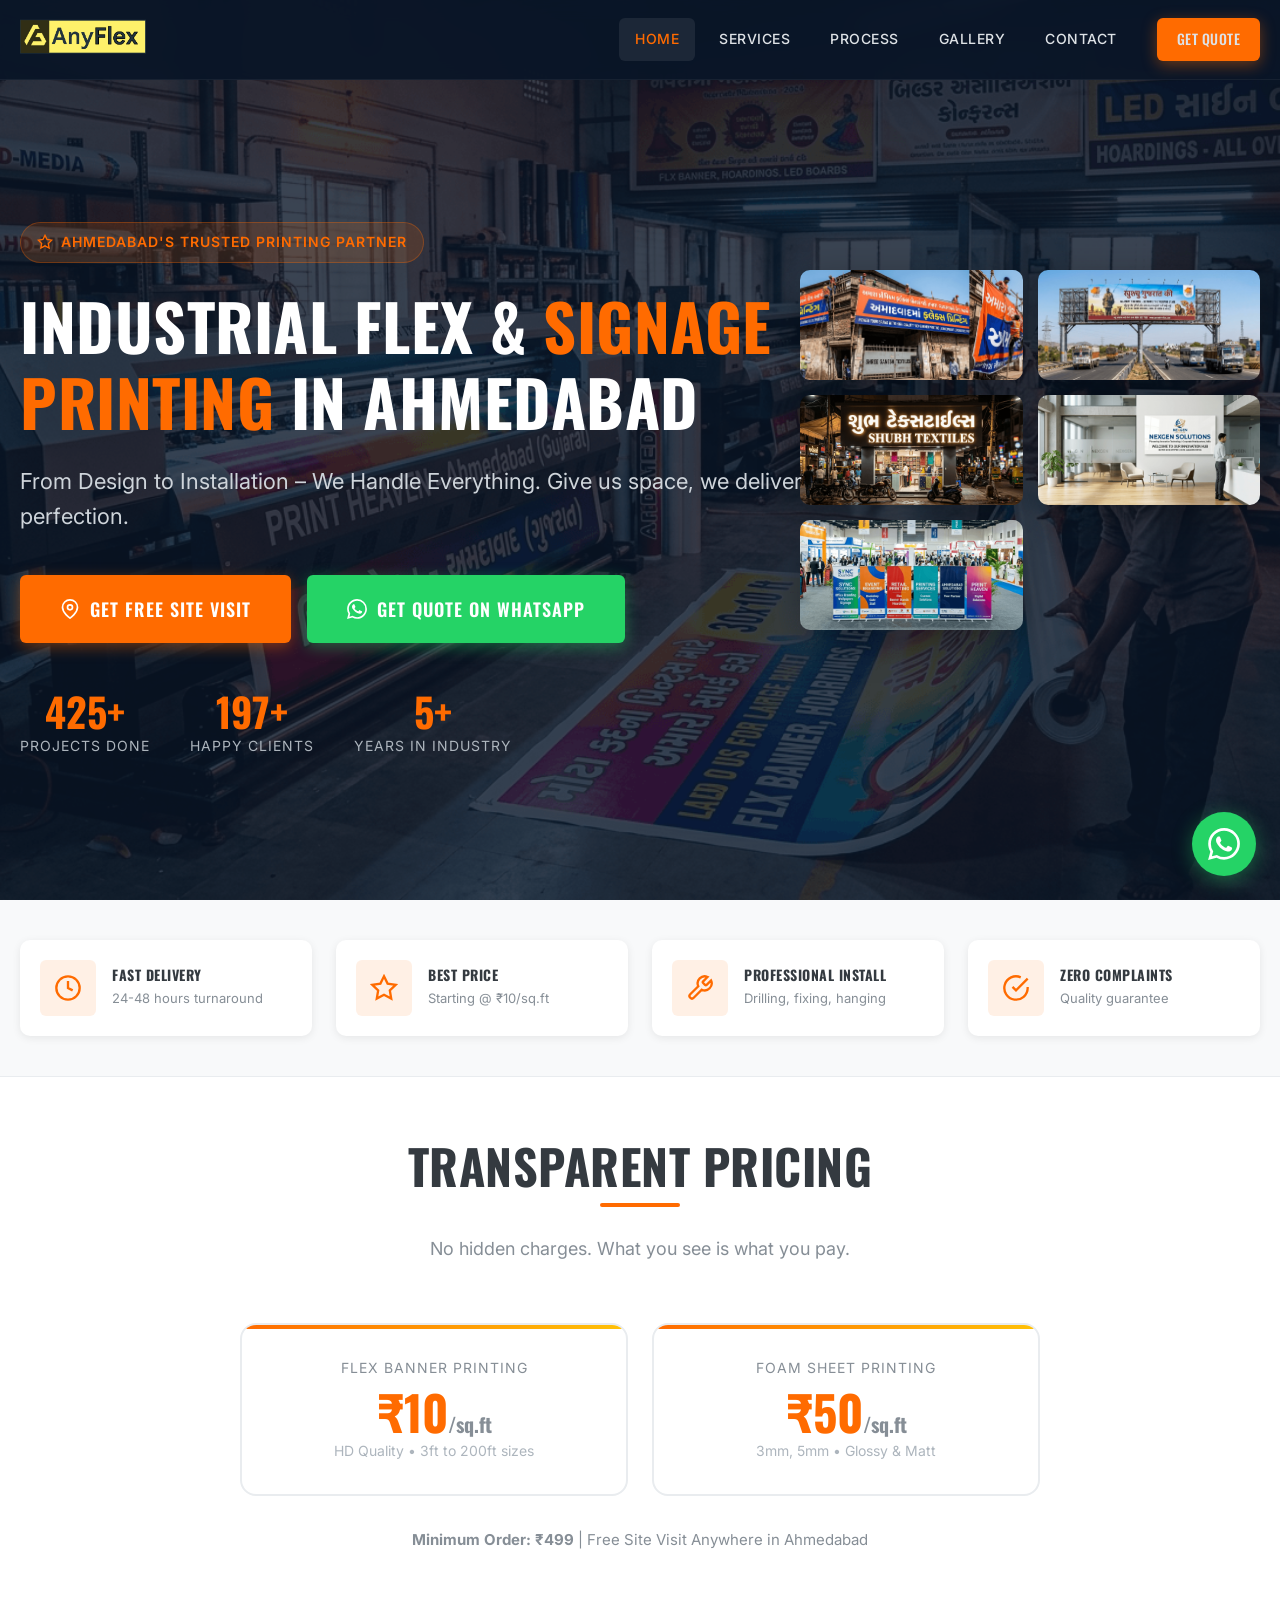
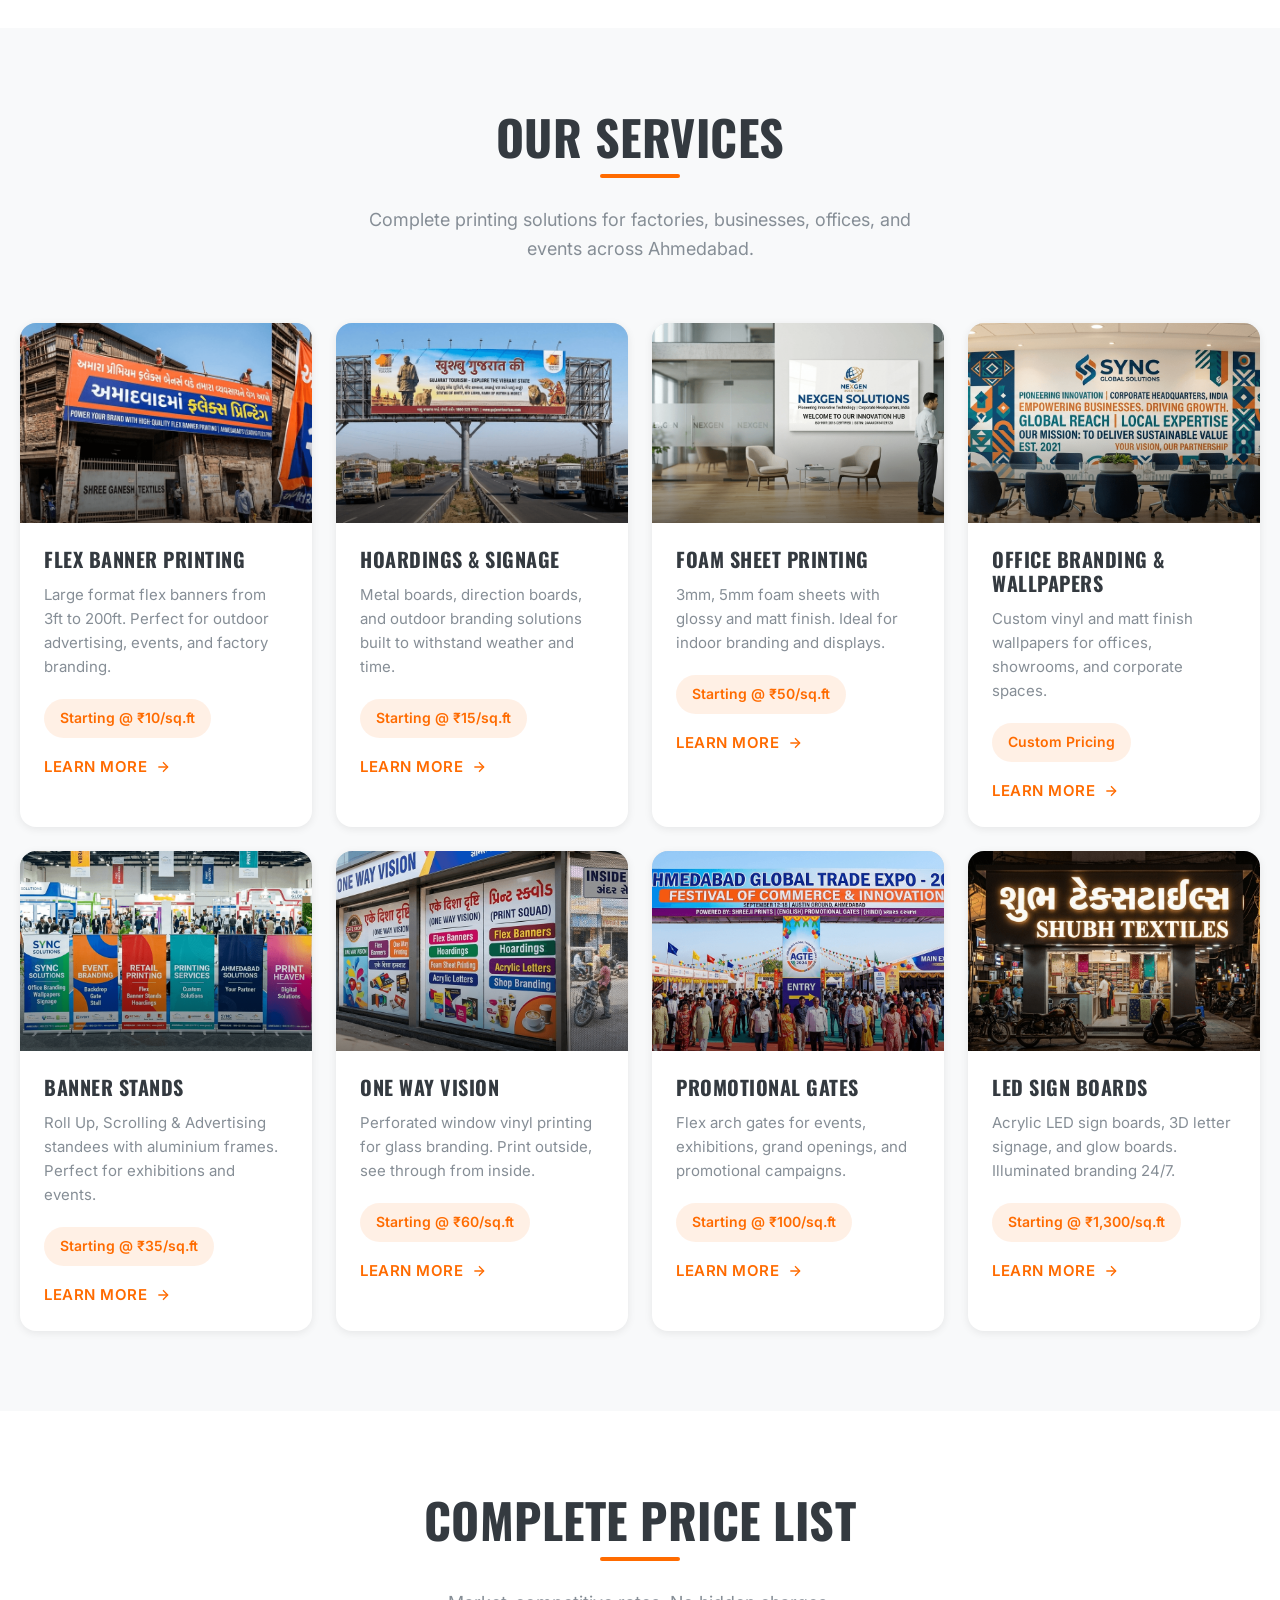
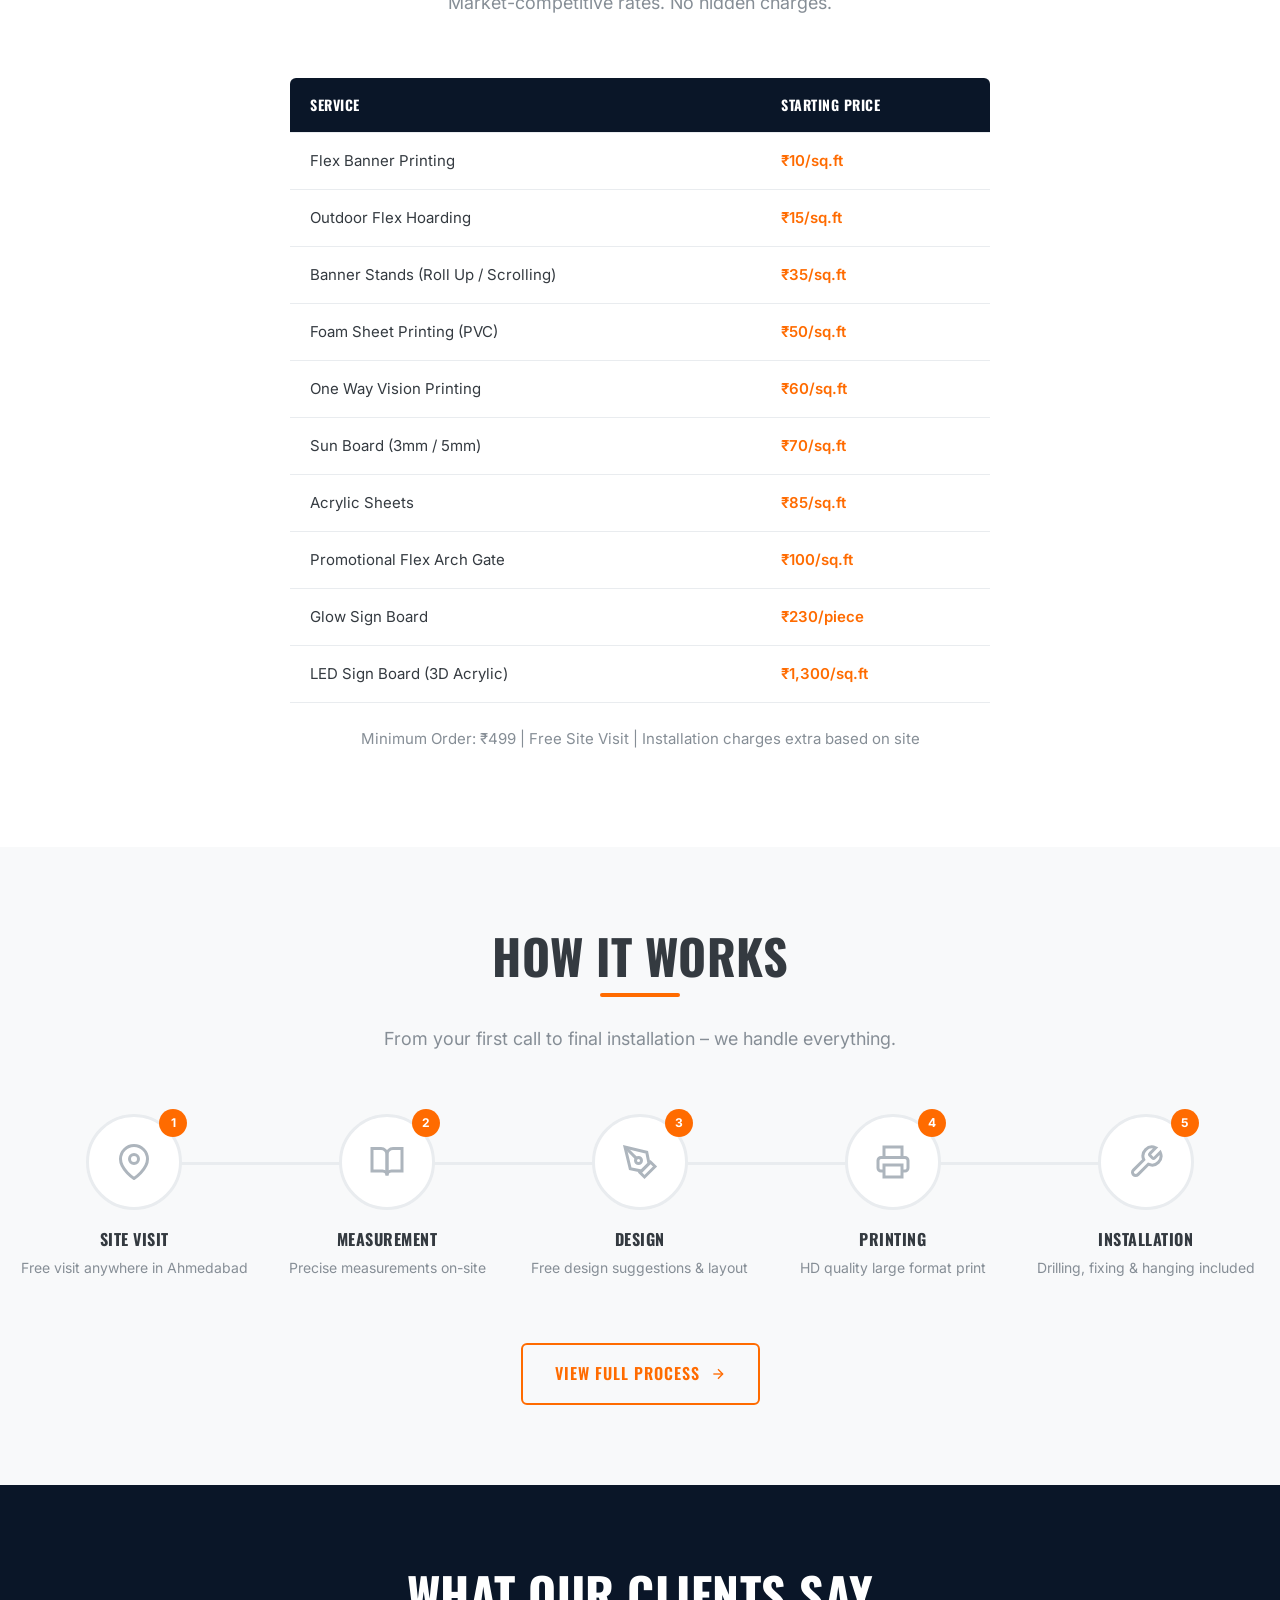
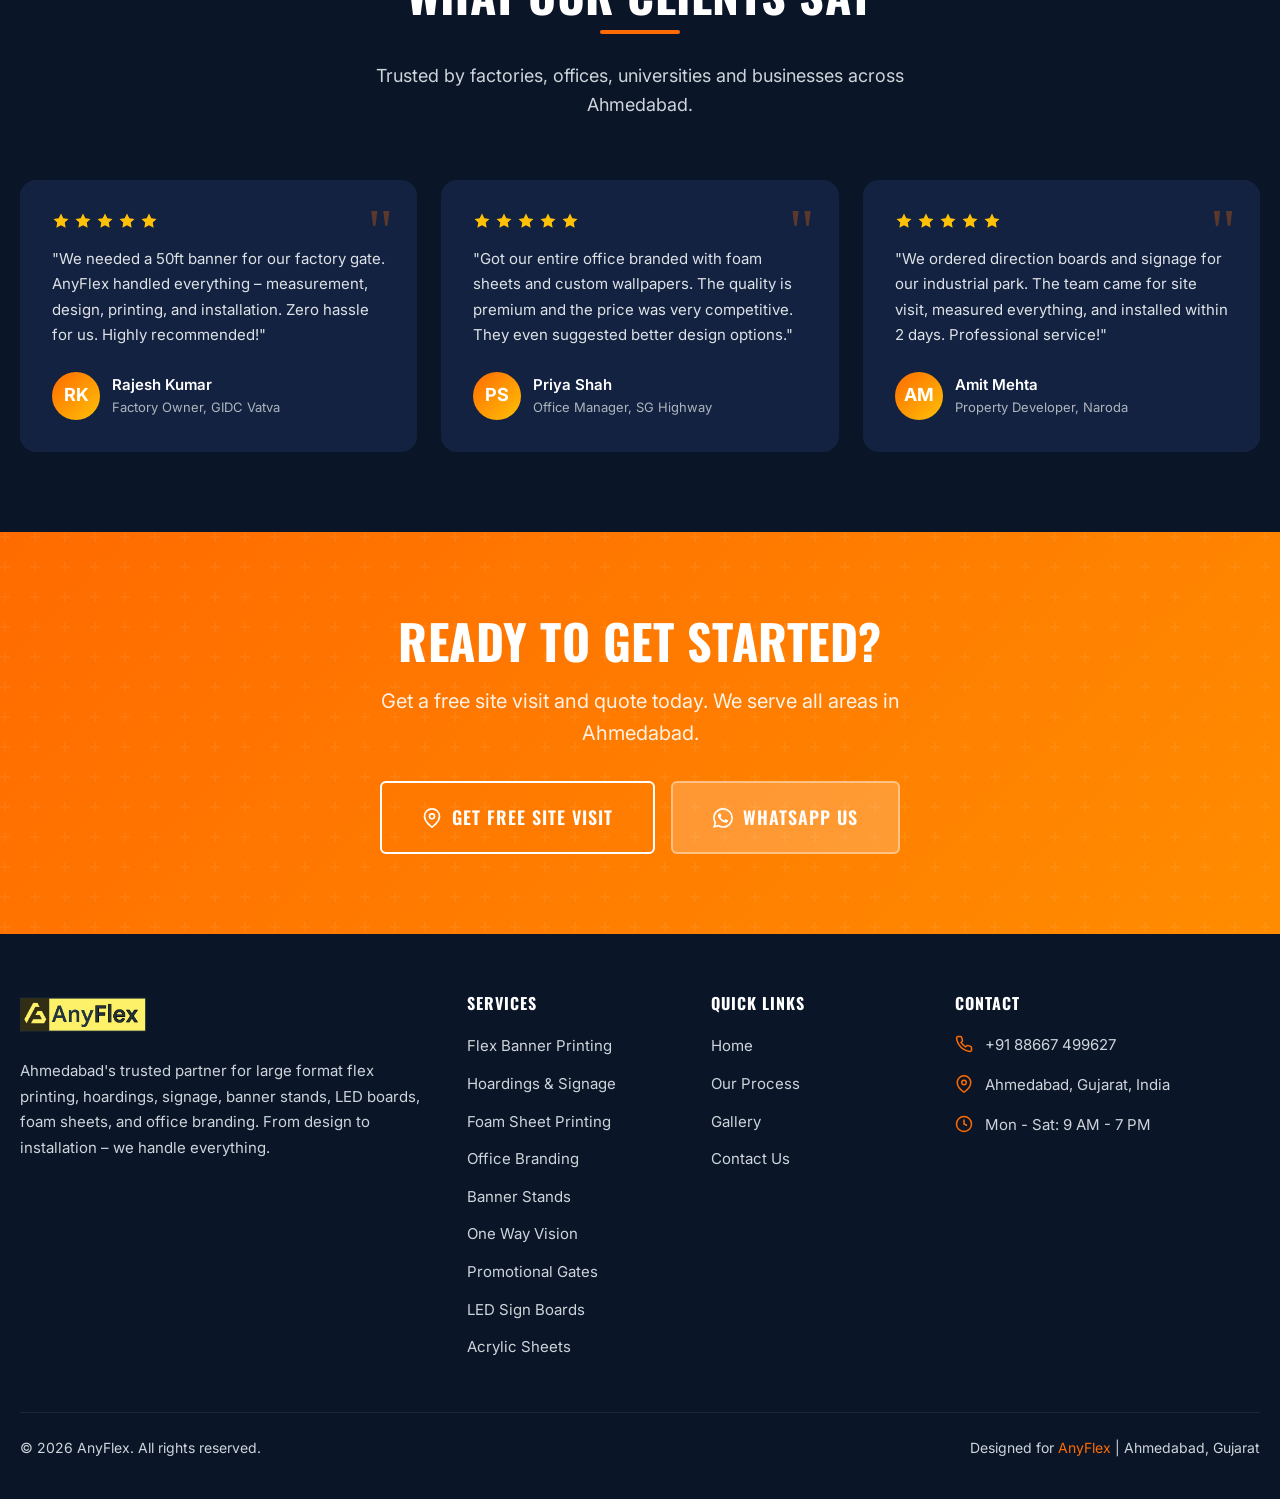
==== commit b739e64d: "Update: Mouse-reactive floating cards, responsive grid, mobile hide" ====
--- a/index.html
+++ b/index.html
@@ -80,11 +80,13 @@
       <div class="hero-slide" style="background-image: url('images/gallery/gallery-7.jpg')"></div>
     </div>
     <div class="hero-overlay"></div>
-    <div class="hero-float hero-float-1"></div>
-    <div class="hero-float hero-float-2"></div>
-    <div class="hero-float hero-float-3"></div>
-    <div class="hero-float hero-float-4"></div>
-    <div class="hero-float hero-float-5"></div>
+    <div class="hero-floats">
+      <div class="hero-float hero-float-1"></div>
+      <div class="hero-float hero-float-2"></div>
+      <div class="hero-float hero-float-3"></div>
+      <div class="hero-float hero-float-4"></div>
+      <div class="hero-float hero-float-5"></div>
+    </div>
     
     <div class="container">
       <div class="hero-content">
--- a/css/style.css
+++ b/css/style.css
@@ -536,92 +536,71 @@
   margin-top: 4px;
 }
 
-/* Floating elements in hero */
+/* Floating elements container */
+.hero-floats {
+  position: absolute;
+  right: 0;
+  top: 50%;
+  transform: translateY(-50%);
+  width: 45%;
+  max-width: 500px;
+  height: 400px;
+  z-index: 3;
+  display: grid;
+  grid-template-columns: repeat(2, 1fr);
+  grid-template-rows: repeat(3, 1fr);
+  gap: 15px;
+  padding: 20px;
+}
+
 .hero-float {
-  position: absolute;
-  z-index: 3;
-  opacity: 0.85;
   border-radius: var(--radius-md);
   overflow: hidden;
   box-shadow: 0 10px 40px rgba(0, 0, 0, 0.3);
+  transition: transform 0.3s ease, box-shadow 0.3s ease;
+  cursor: pointer;
+}
+
+.hero-float:hover {
+  box-shadow: 0 15px 50px rgba(0, 0, 0, 0.4);
+  z-index: 10;
 }
 
 .hero-float-1 {
-  top: 12%;
-  right: 5%;
-  width: 200px;
-  height: 120px;
   background: url('../images/services/flex-banner.jpg') center/cover no-repeat;
-  animation: float1 8s ease-in-out infinite;
+  animation: subtle-float 6s ease-in-out infinite;
 }
 
 .hero-float-2 {
-  bottom: 20%;
-  right: 12%;
-  width: 170px;
-  height: 100px;
   background: url('../images/services/hoardings.jpg') center/cover no-repeat;
-  animation: float2 10s ease-in-out infinite;
+  animation: subtle-float 7s ease-in-out infinite 0.5s;
 }
 
 .hero-float-3 {
-  top: 30%;
-  right: 2%;
-  width: 150px;
-  height: 90px;
   background: url('../images/services/led-boards.jpg') center/cover no-repeat;
-  animation: float3 7s ease-in-out infinite;
+  animation: subtle-float 5s ease-in-out infinite 1s;
 }
 
 .hero-float-4 {
-  bottom: 8%;
-  right: 8%;
-  width: 160px;
-  height: 95px;
   background: url('../images/services/foam-sheet.jpg') center/cover no-repeat;
-  animation: float4 9s ease-in-out infinite;
+  animation: subtle-float 8s ease-in-out infinite 1.5s;
 }
 
 .hero-float-5 {
-  top: 50%;
-  right: 18%;
-  width: 140px;
-  height: 80px;
   background: url('../images/services/banner-stands.jpg') center/cover no-repeat;
-  animation: float5 11s ease-in-out infinite;
-}
-
-@keyframes float1 {
-  0%, 100% { transform: translate(0, 0) rotate(0deg) scale(1); }
-  25% { transform: translate(-15px, -25px) rotate(-3deg) scale(1.05); }
-  50% { transform: translate(-5px, -40px) rotate(2deg) scale(1); }
-  75% { transform: translate(-20px, -20px) rotate(-2deg) scale(1.03); }
-}
-
-@keyframes float2 {
-  0%, 100% { transform: translate(0, 0) rotate(0deg) scale(1); }
-  33% { transform: translate(10px, -30px) rotate(4deg) scale(1.02); }
-  66% { transform: translate(-8px, -45px) rotate(-2deg) scale(1.04); }
-}
-
-@keyframes float3 {
-  0%, 100% { transform: translate(0, 0) rotate(0deg) scale(1); }
-  20% { transform: translate(-20px, -15px) rotate(-4deg) scale(1.03); }
-  40% { transform: translate(-10px, -35px) rotate(3deg) scale(1.05); }
-  60% { transform: translate(-25px, -25px) rotate(-2deg) scale(1.02); }
-  80% { transform: translate(-5px, -10px) rotate(2deg) scale(1.01); }
-}
-
-@keyframes float4 {
-  0%, 100% { transform: translate(0, 0) rotate(0deg) scale(1); }
-  50% { transform: translate(15px, -35px) rotate(3deg) scale(1.04); }
-}
-
-@keyframes float5 {
-  0%, 100% { transform: translate(0, 0) rotate(0deg) scale(1); }
-  25% { transform: translate(12px, -20px) rotate(-3deg) scale(1.02); }
-  50% { transform: translate(-8px, -40px) rotate(2deg) scale(1.06); }
-  75% { transform: translate(5px, -30px) rotate(-1deg) scale(1.03); }
+  animation: subtle-float 6s ease-in-out infinite 2s;
+}
+
+/* Responsive - hide on mobile */
+@media (max-width: 1024px) {
+  .hero-floats {
+    display: none;
+  }
+}
+
+@keyframes subtle-float {
+  0%, 100% { transform: translate(0, 0) scale(1); }
+  50% { transform: translate(5px, -8px) scale(1.02); }
 }
 
 /* --- Trust Badges --- */
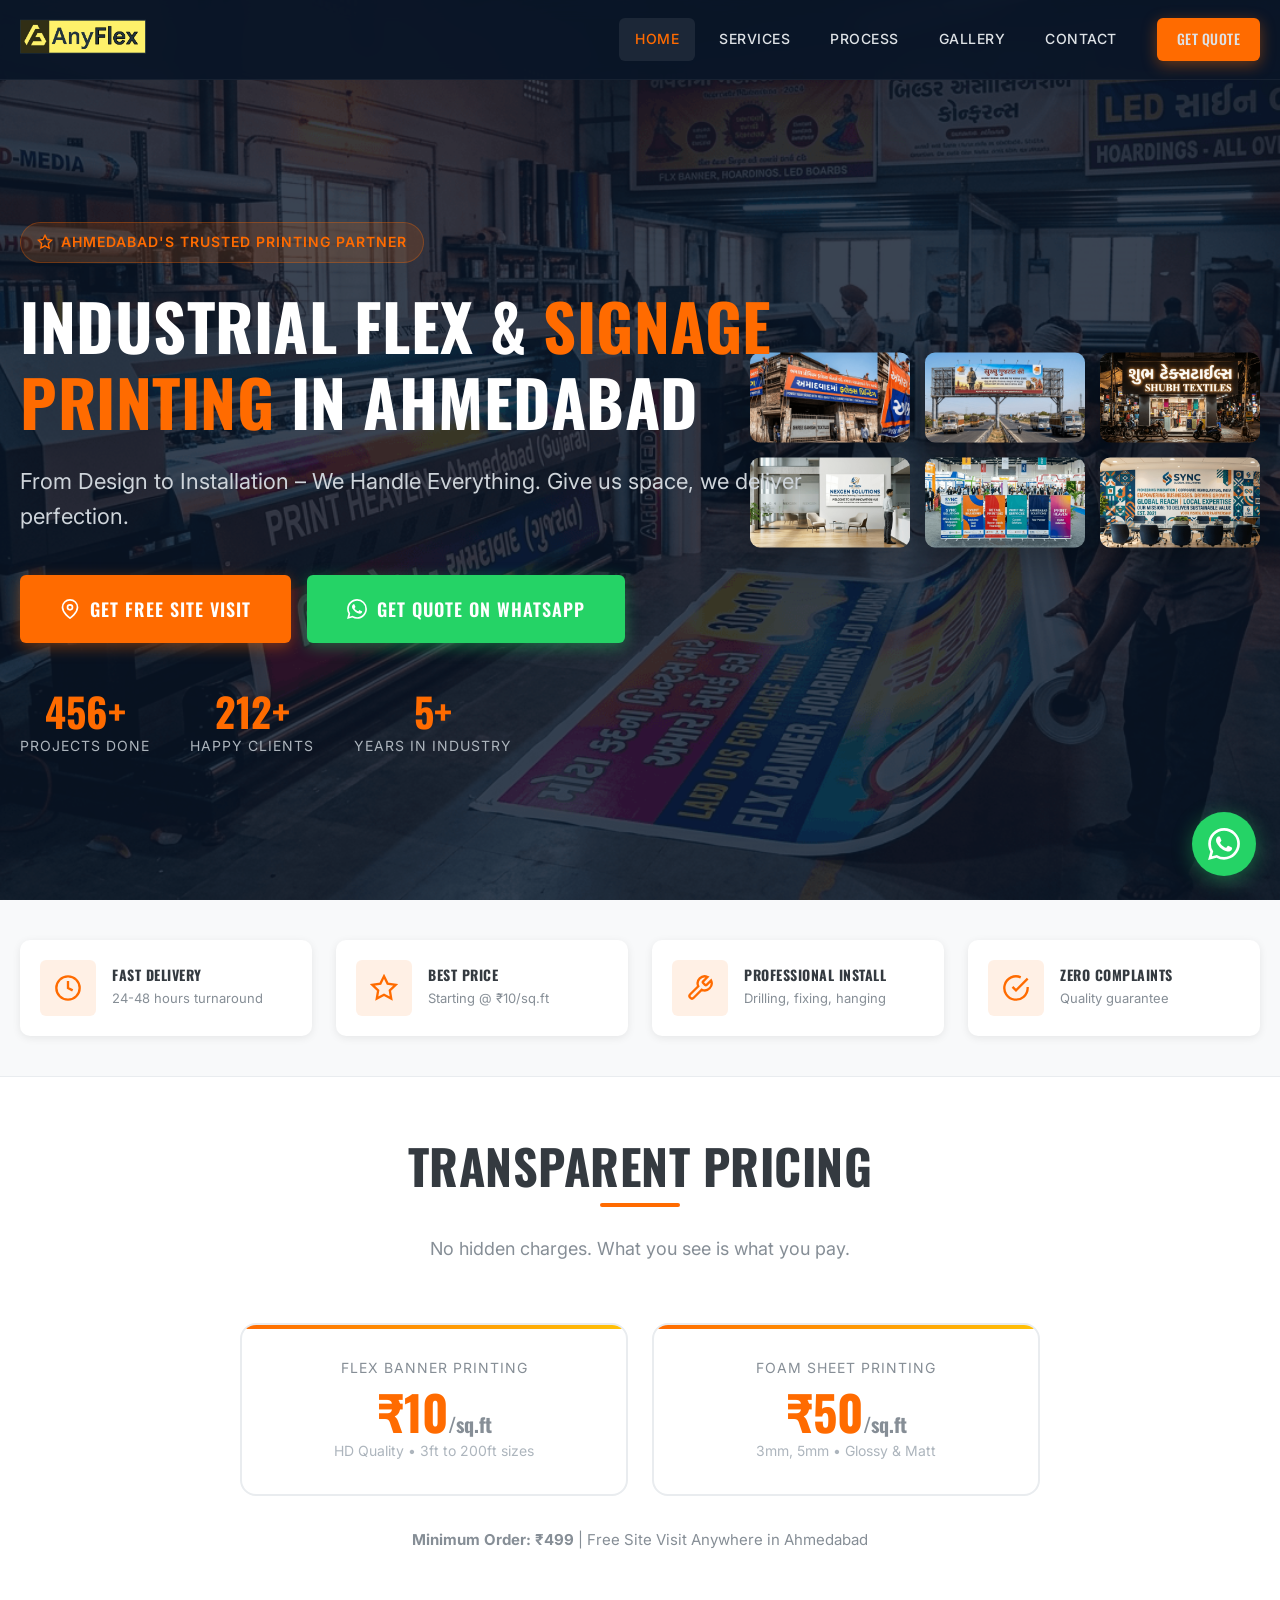
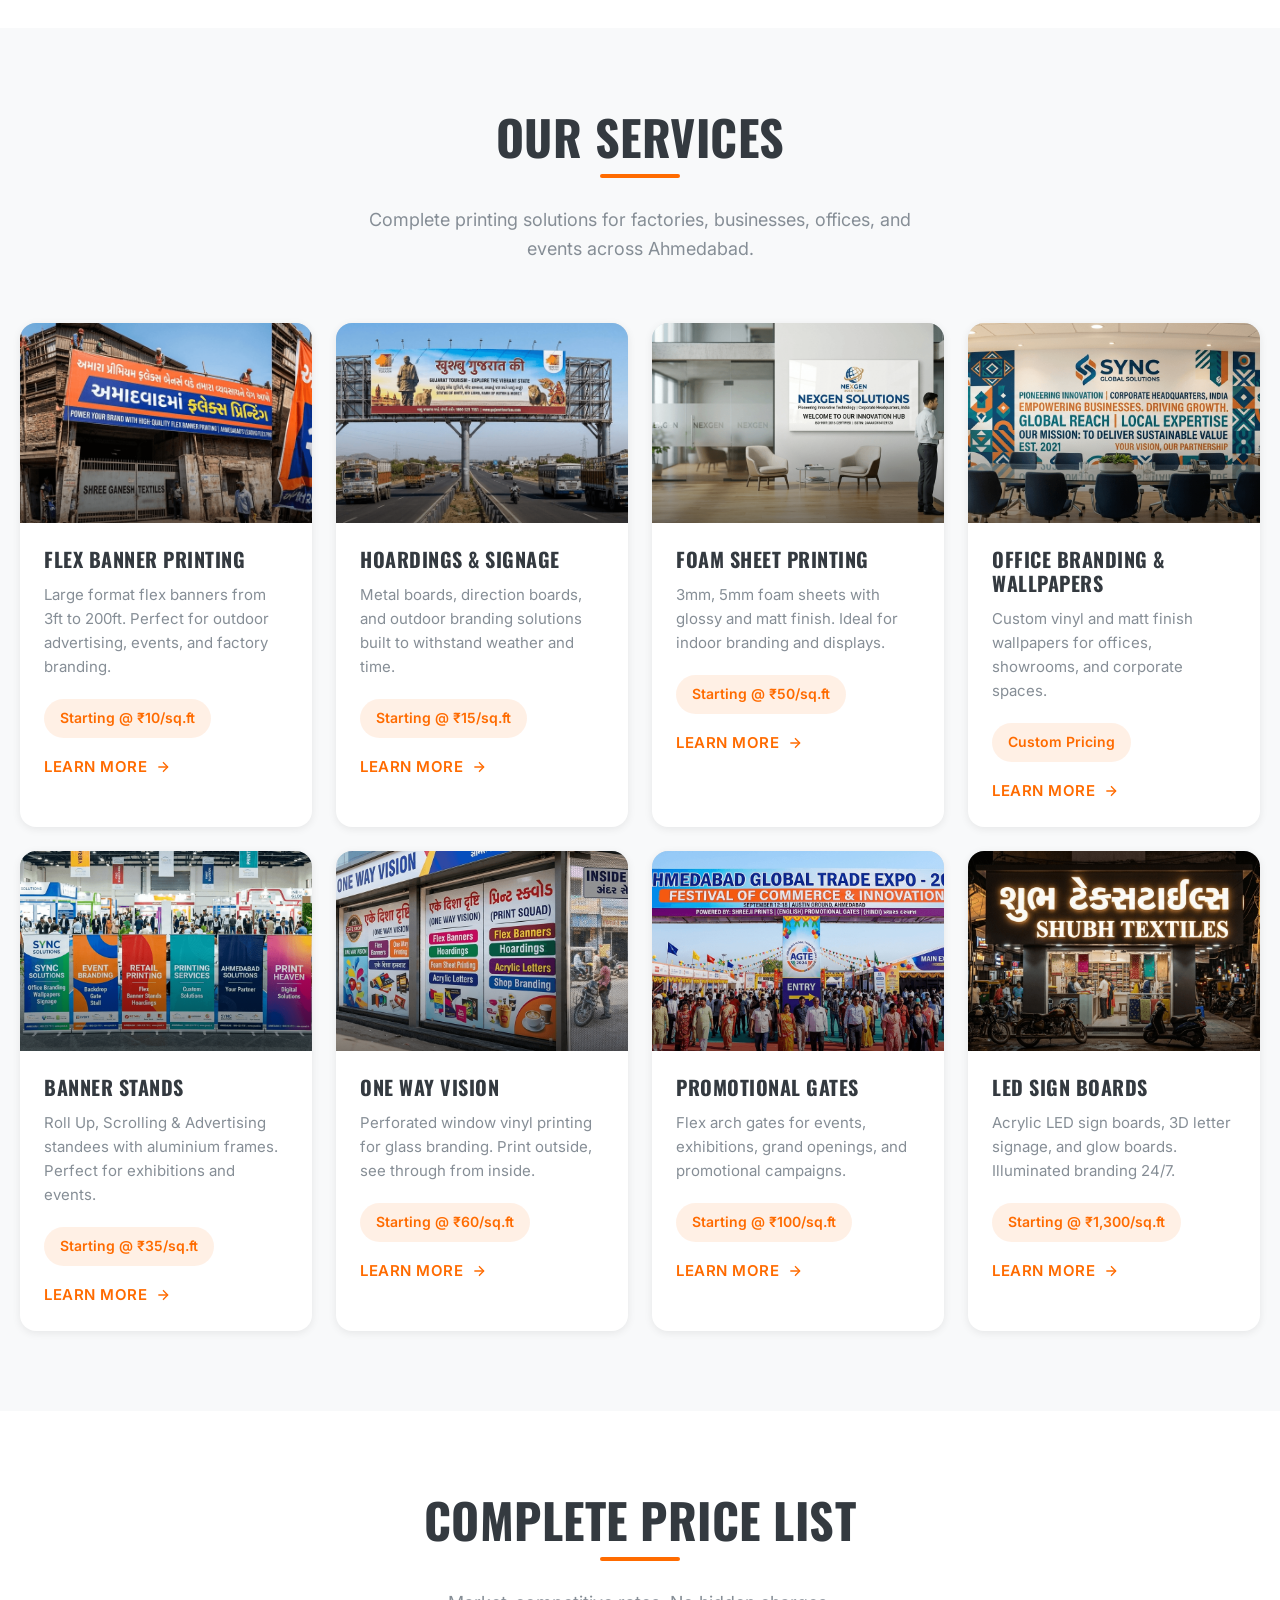
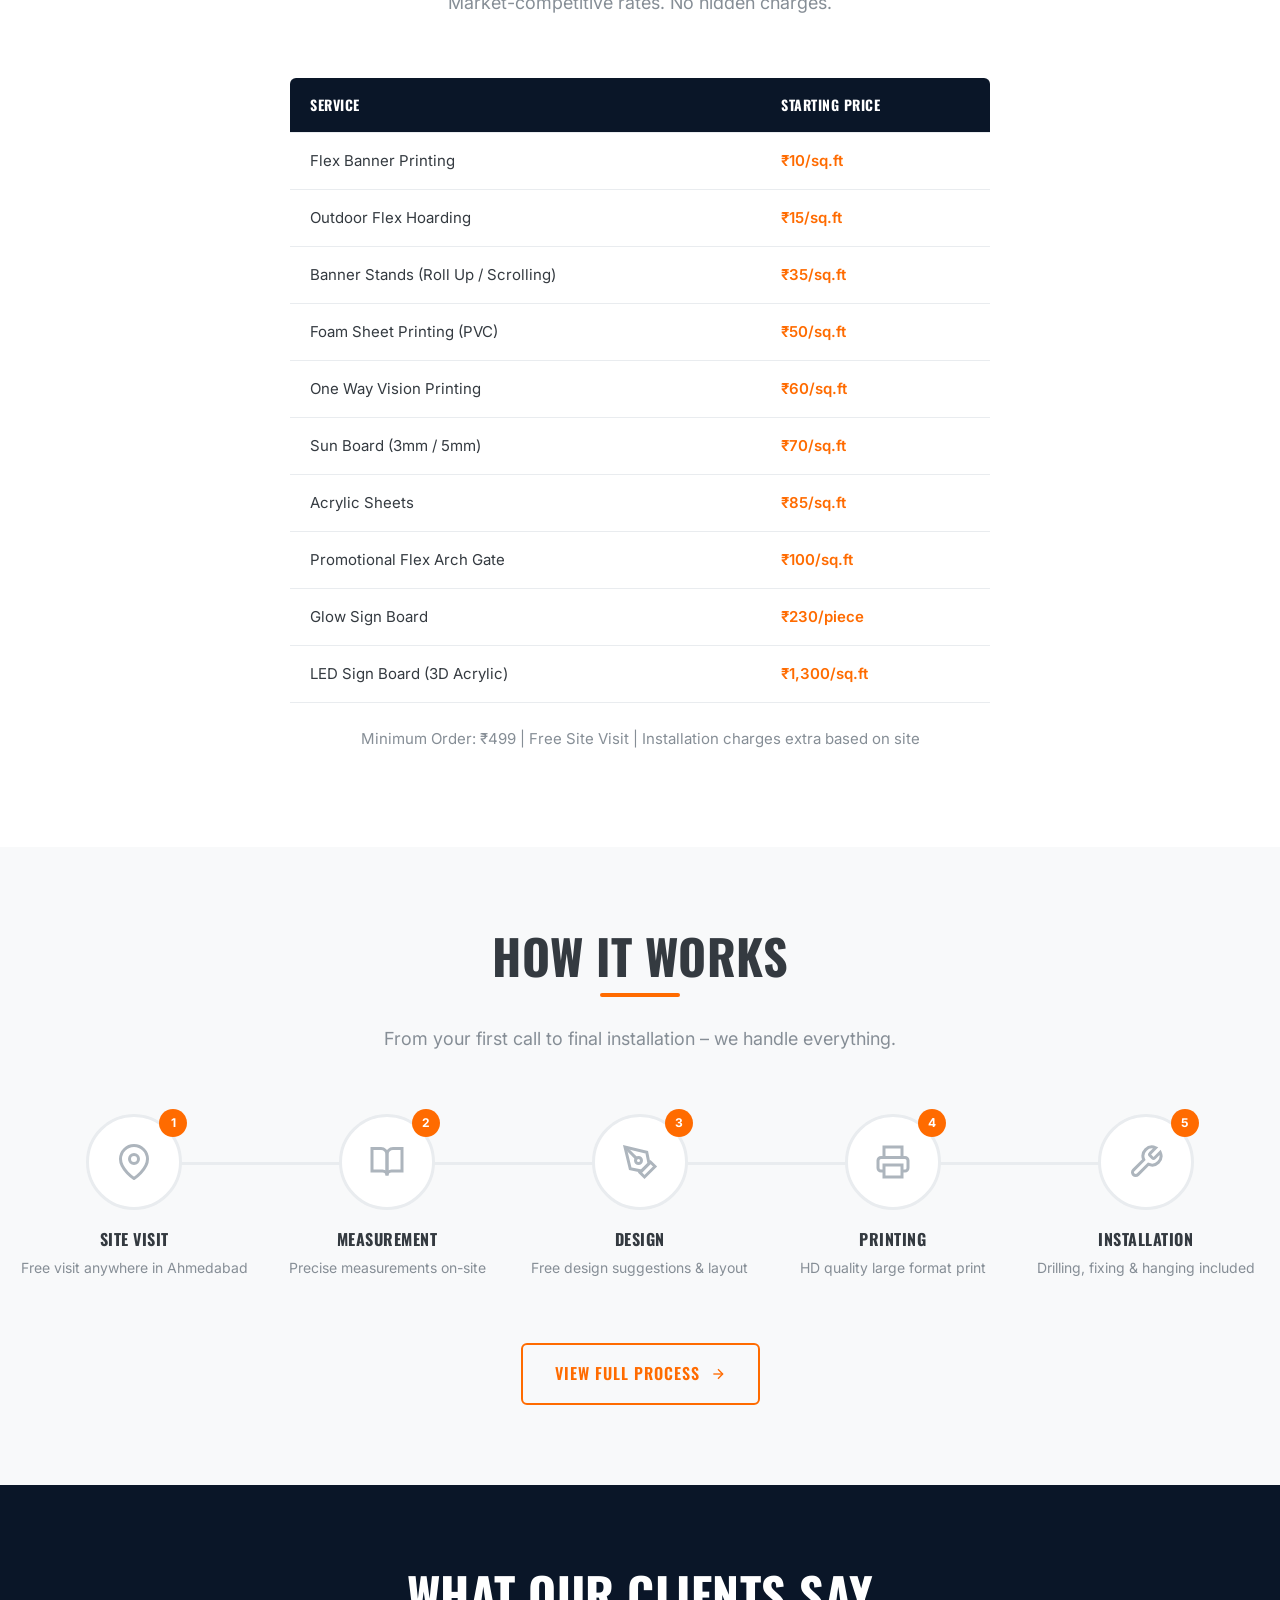
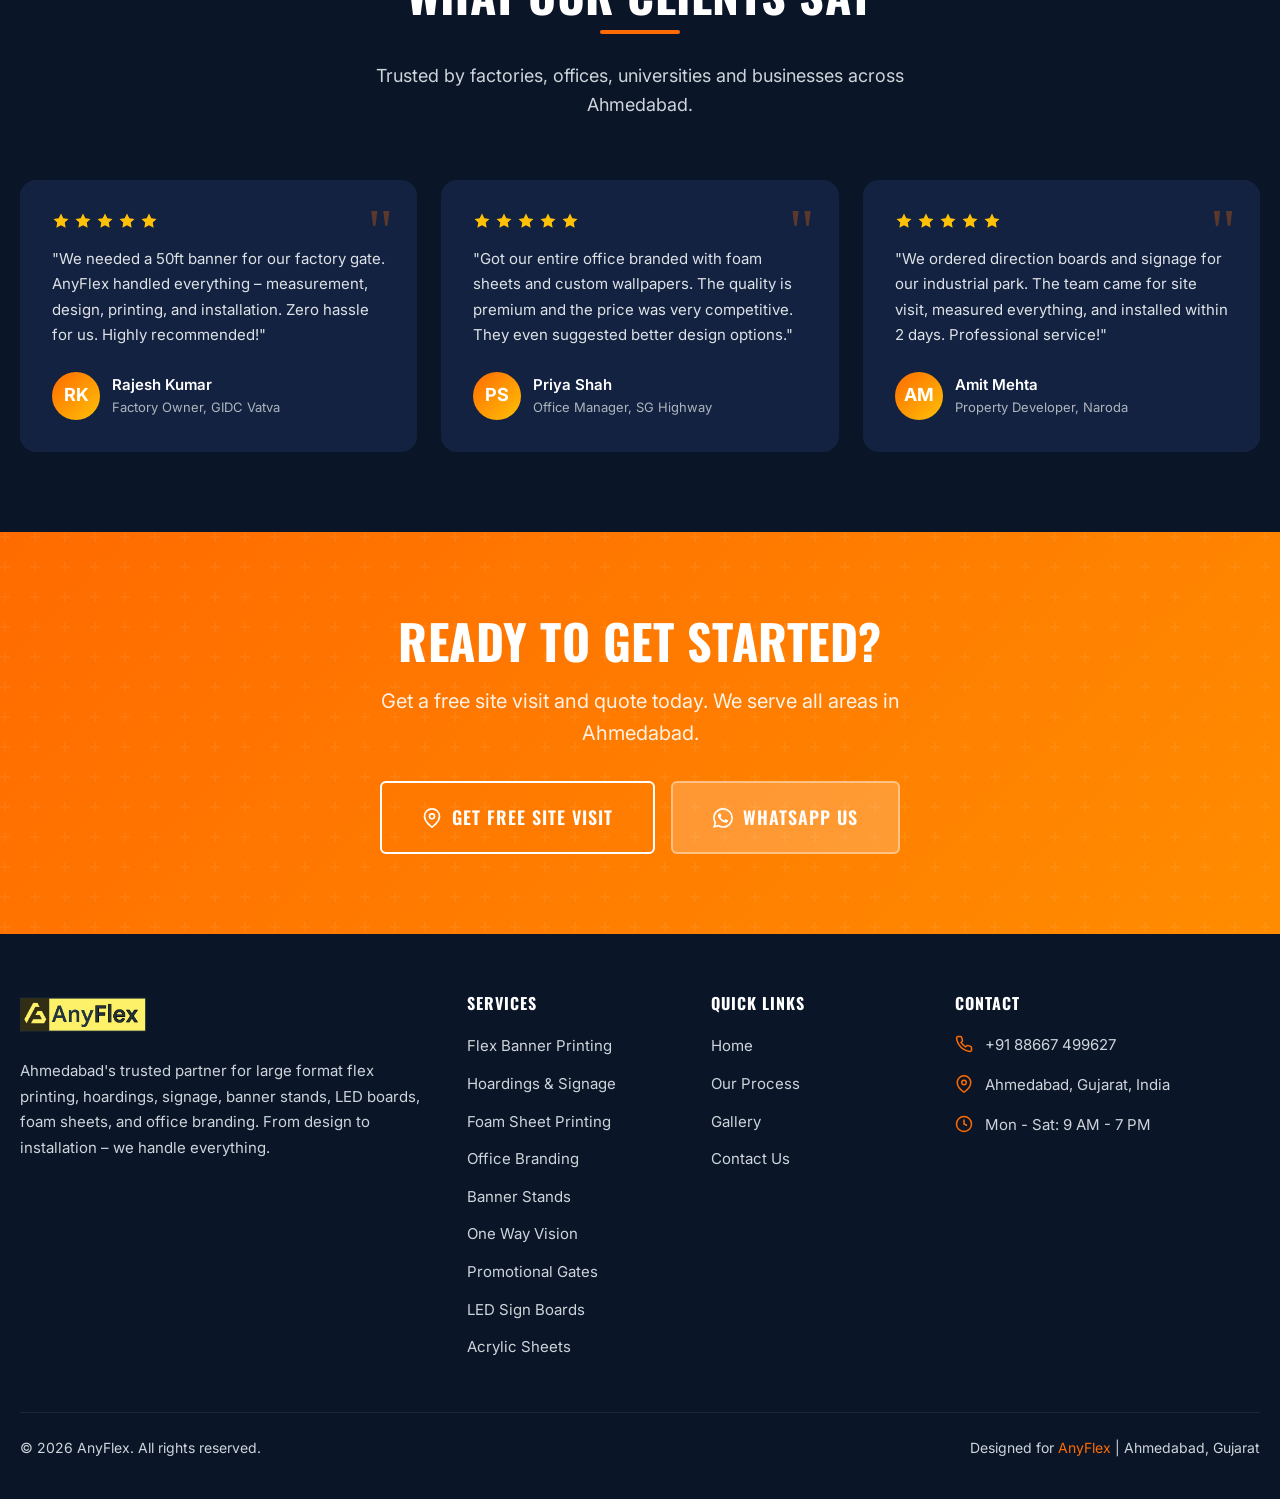
==== commit 9ed9fb9c: "Add 6th floating card" ====
--- a/index.html
+++ b/index.html
@@ -86,6 +86,7 @@
       <div class="hero-float hero-float-3"></div>
       <div class="hero-float hero-float-4"></div>
       <div class="hero-float hero-float-5"></div>
+      <div class="hero-float hero-float-6"></div>
     </div>
     
     <div class="container">
--- a/css/style.css
+++ b/css/style.css
@@ -543,12 +543,11 @@
   top: 50%;
   transform: translateY(-50%);
   width: 45%;
-  max-width: 500px;
-  height: 400px;
+  max-width: 550px;
   z-index: 3;
   display: grid;
-  grid-template-columns: repeat(2, 1fr);
-  grid-template-rows: repeat(3, 1fr);
+  grid-template-columns: repeat(3, 1fr);
+  grid-template-rows: repeat(2, 1fr);
   gap: 15px;
   padding: 20px;
 }
@@ -559,6 +558,7 @@
   box-shadow: 0 10px 40px rgba(0, 0, 0, 0.3);
   transition: transform 0.3s ease, box-shadow 0.3s ease;
   cursor: pointer;
+  min-height: 90px;
 }
 
 .hero-float:hover {
@@ -589,6 +589,11 @@
 .hero-float-5 {
   background: url('../images/services/banner-stands.jpg') center/cover no-repeat;
   animation: subtle-float 6s ease-in-out infinite 2s;
+}
+
+.hero-float-6 {
+  background: url('../images/services/office-branding.jpg') center/cover no-repeat;
+  animation: subtle-float 7s ease-in-out infinite 2.5s;
 }
 
 /* Responsive - hide on mobile */
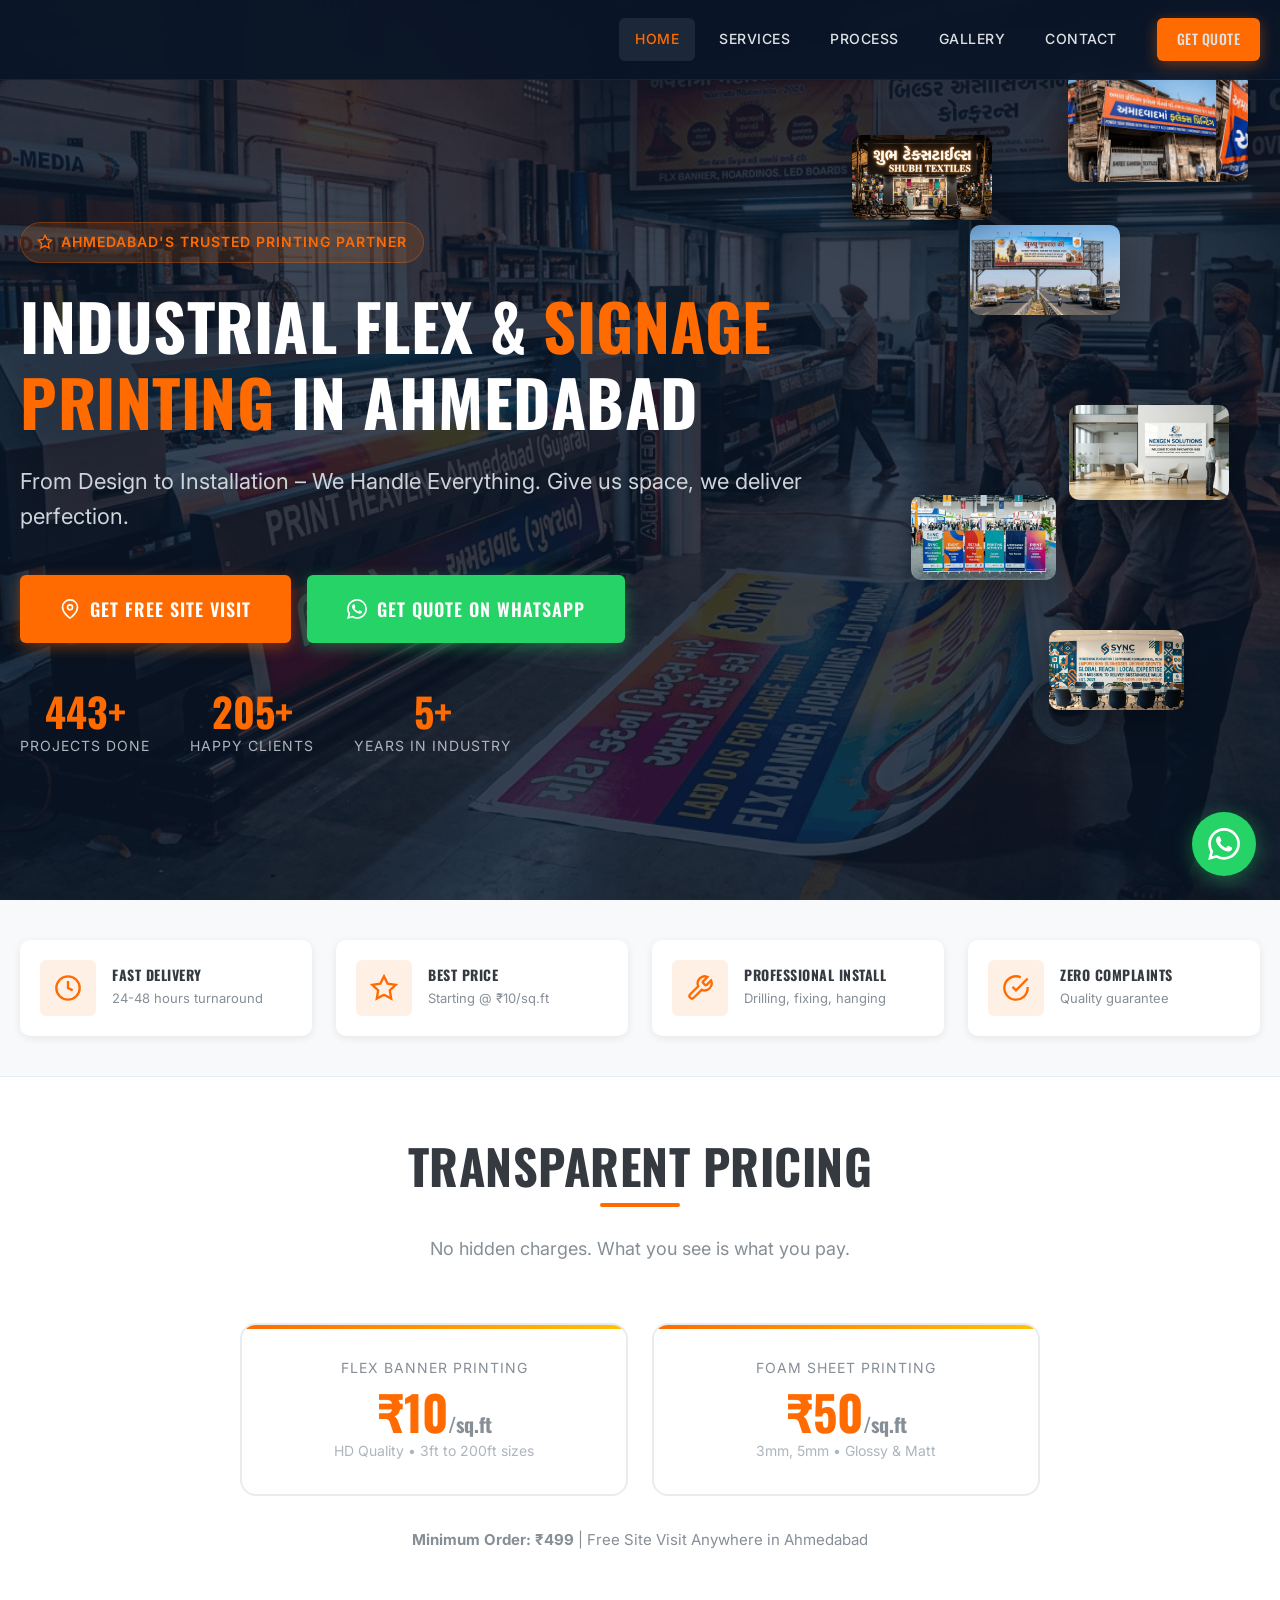
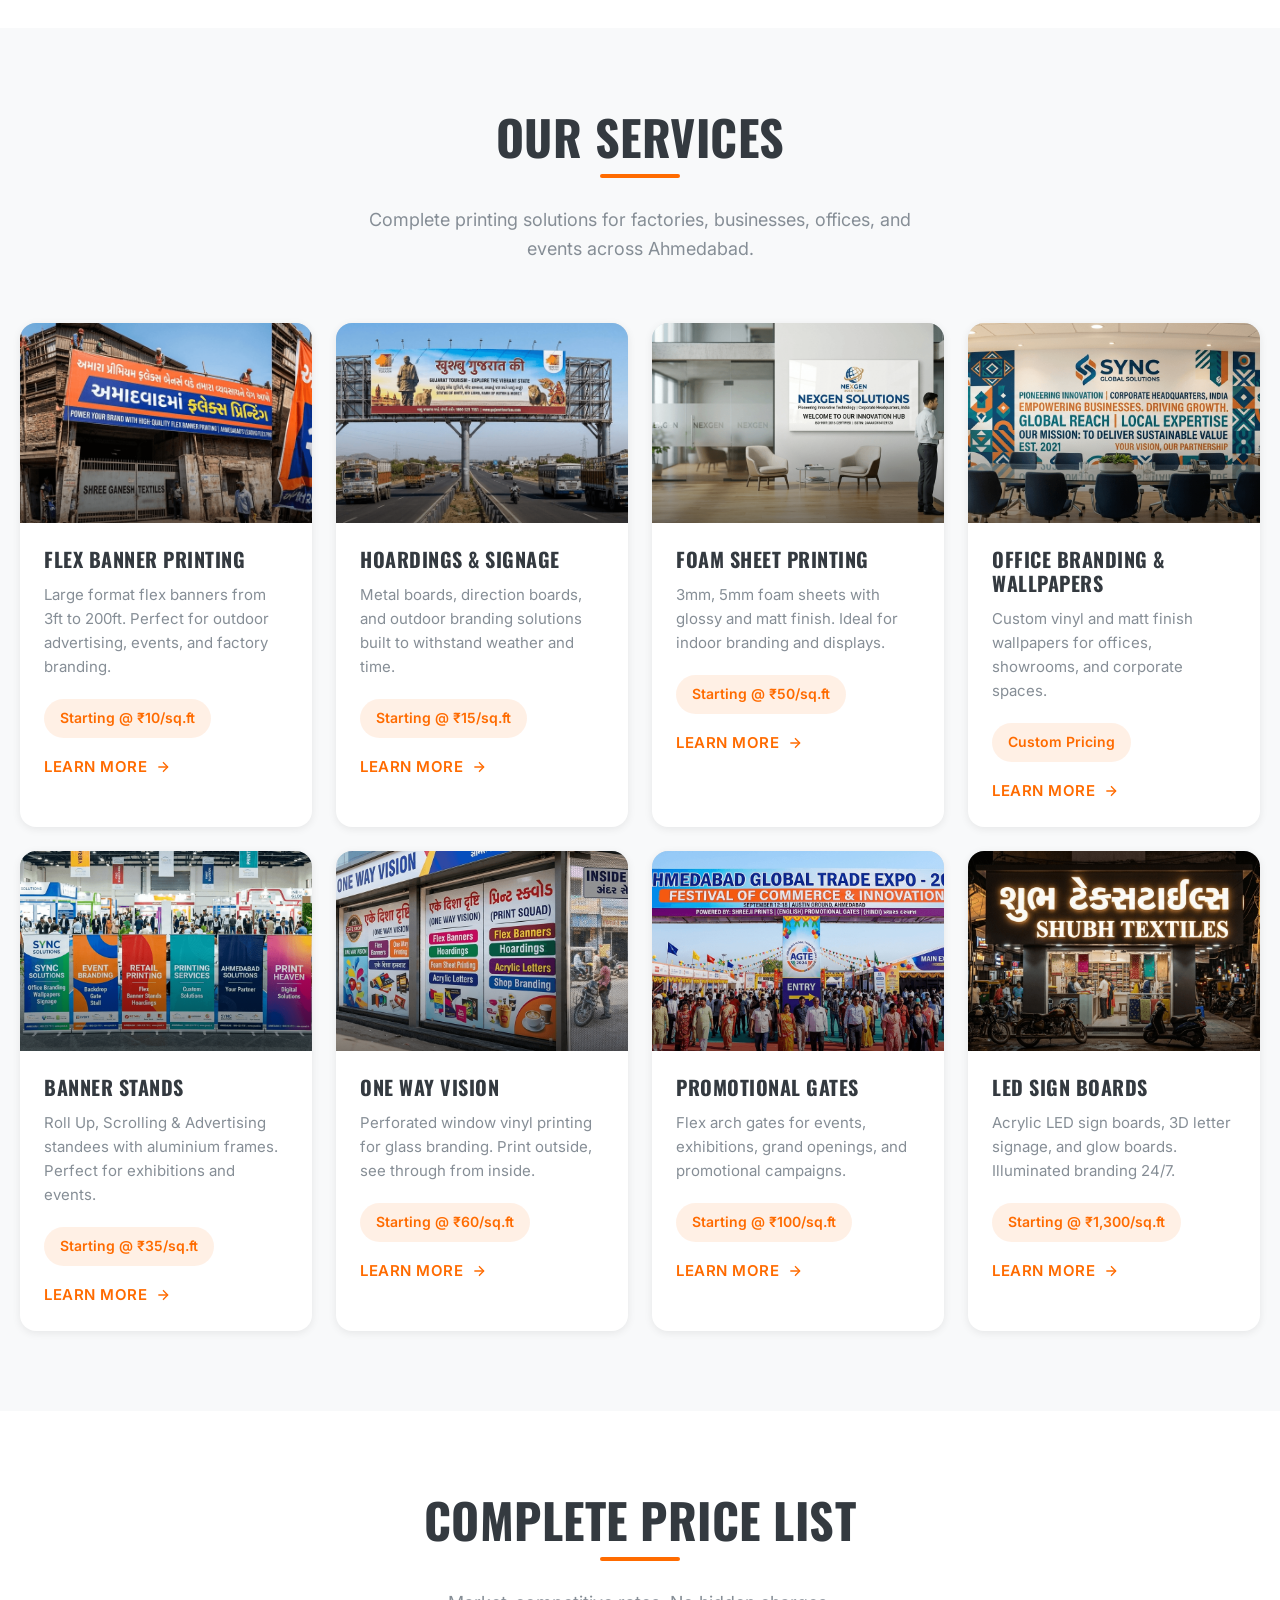
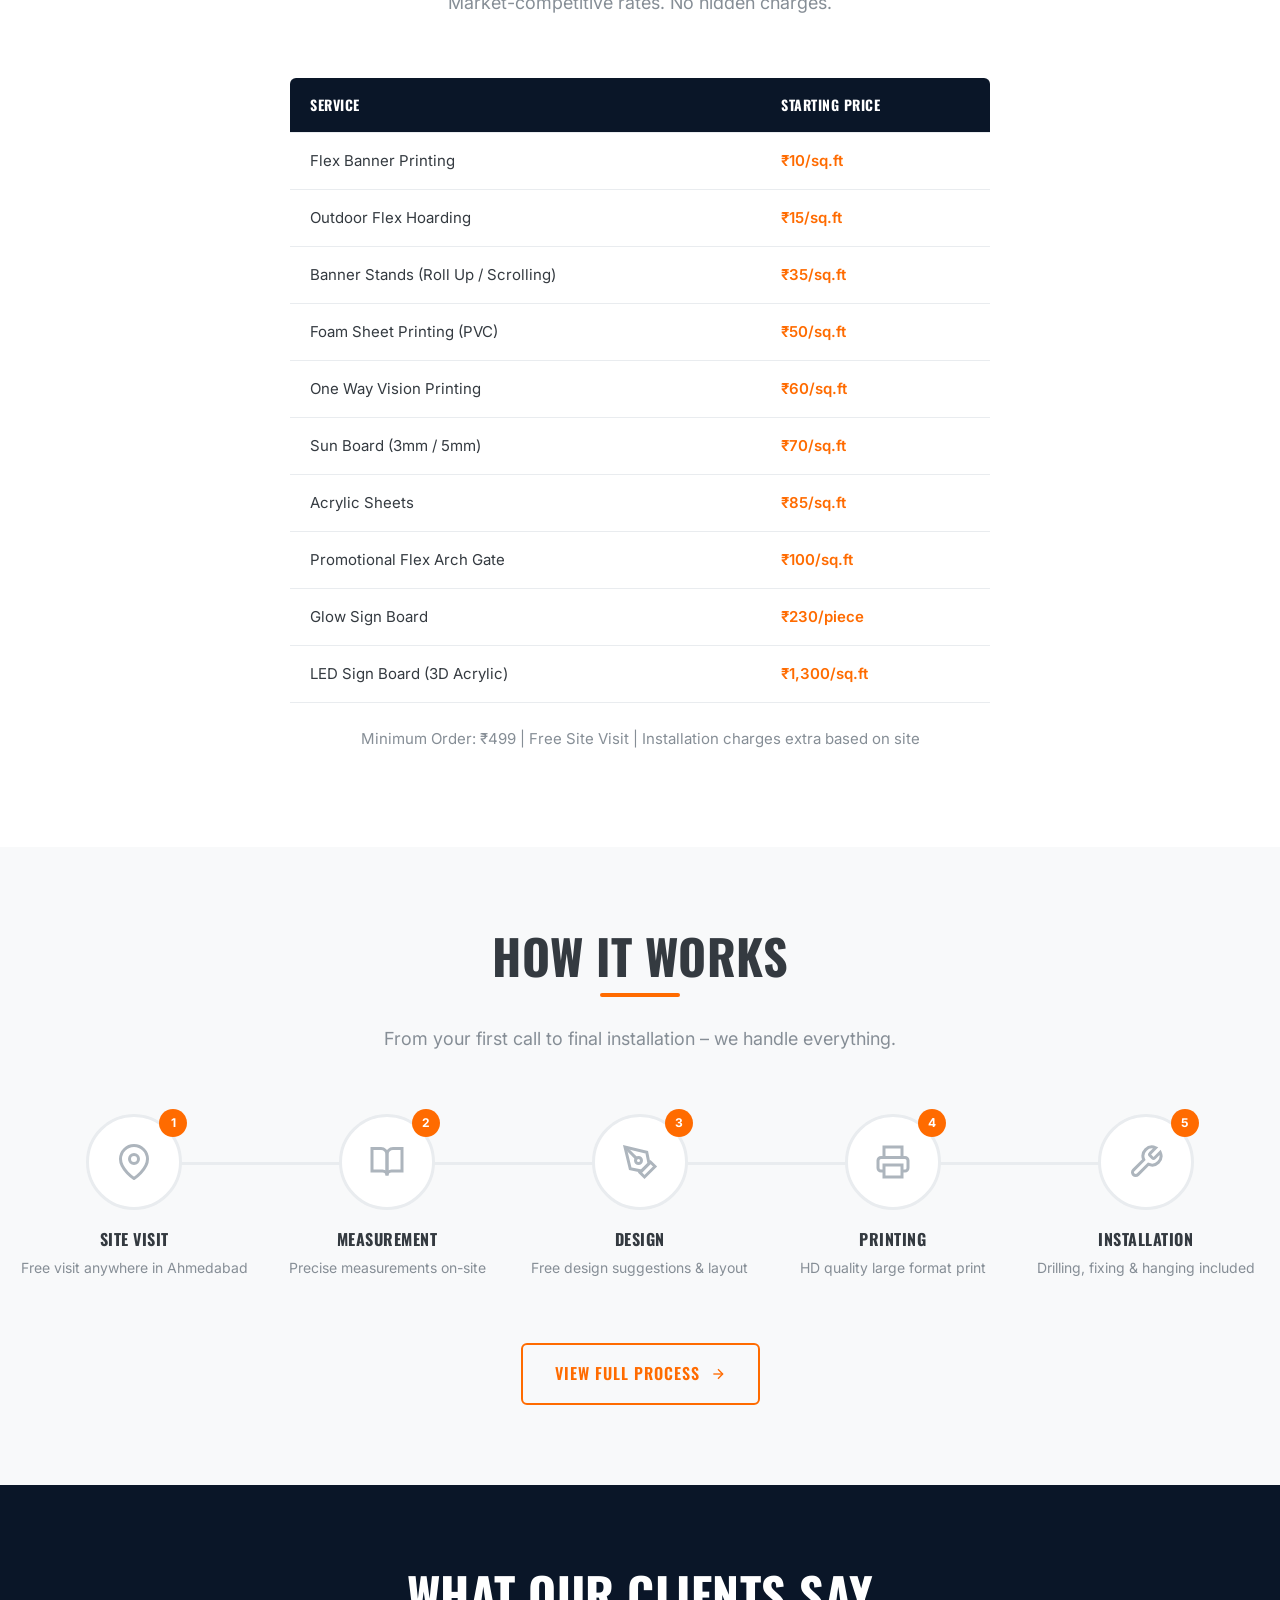
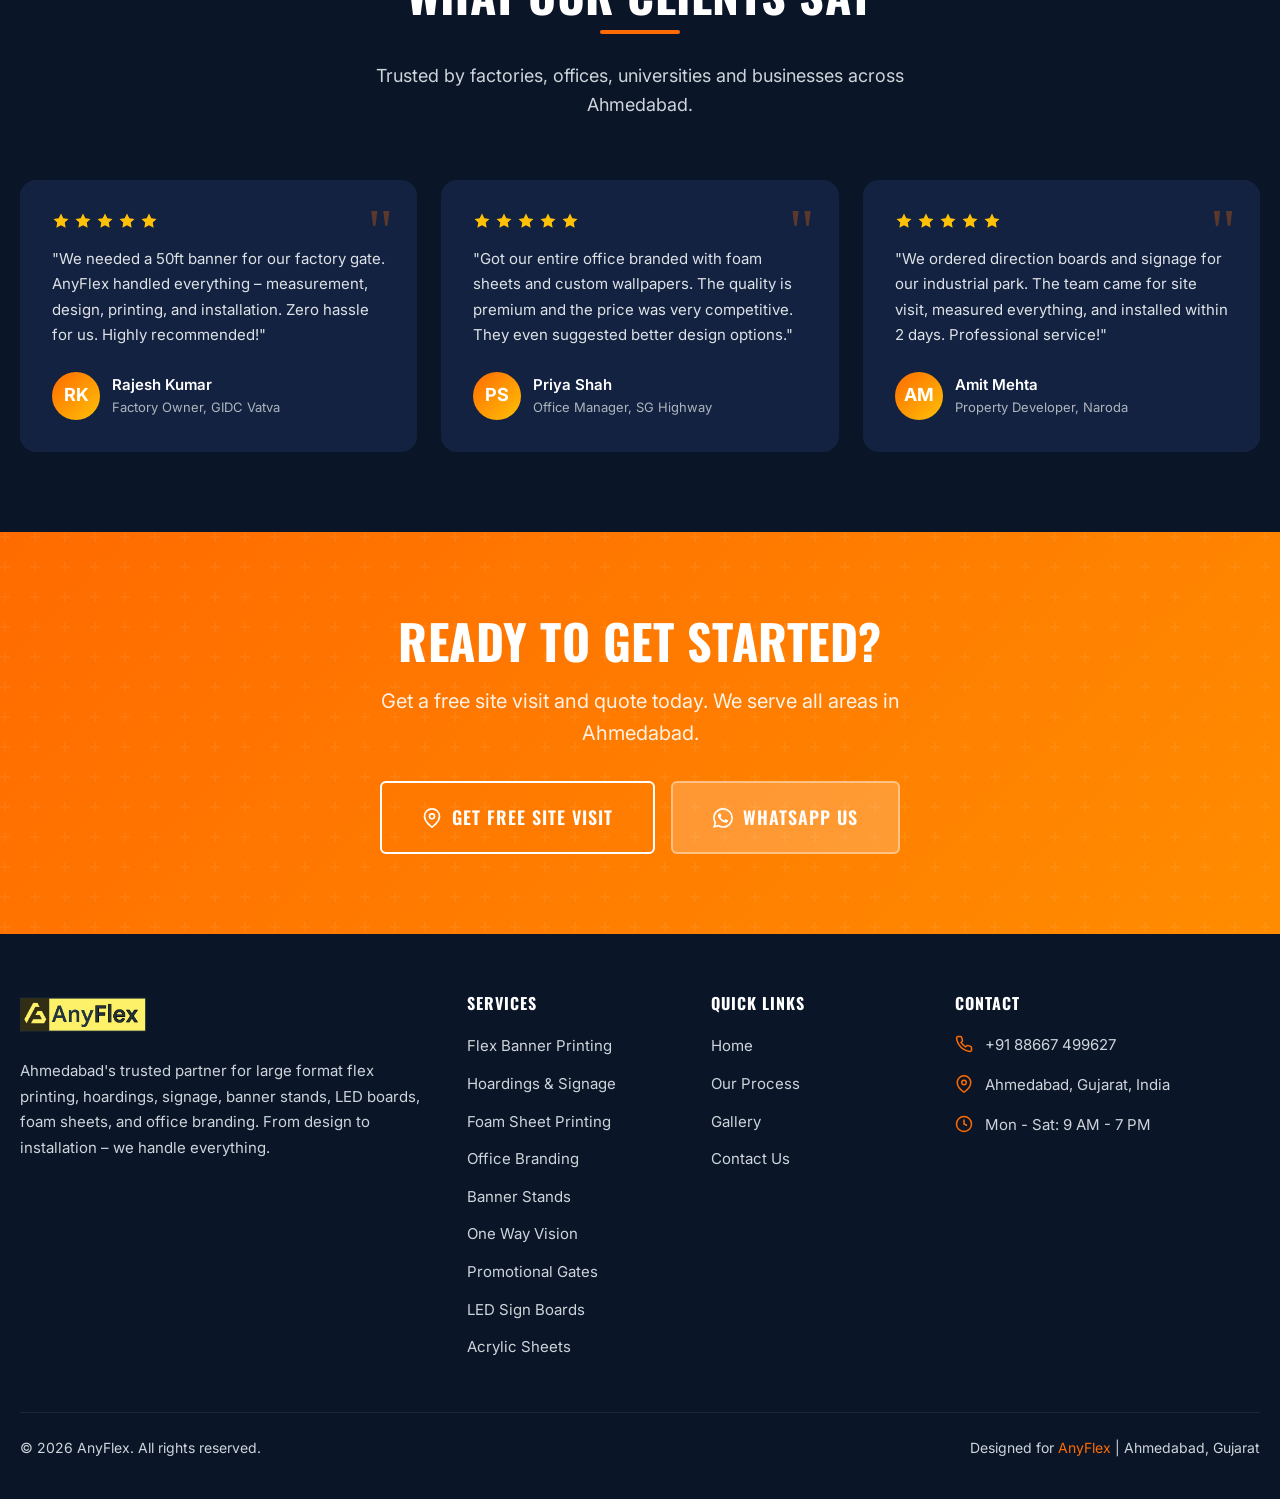
==== commit 03f79d09: "Add animated logo with waving banner effect using logo-wave.mp4" ====
--- a/index.html
+++ b/index.html
@@ -44,7 +44,7 @@
   <header class="header">
     <div class="container header-inner">
       <a href="index.html" class="logo">
-        <img src="images/logo.png" alt="AnyFlex logo" style="height:48px;width:auto;">
+        <video class="logo-video" src="images/logo-wave.mp4" autoplay muted loop playsinline></video>
       </a>
       
       <button class="menu-toggle" aria-label="Toggle navigation">
--- a/css/style.css
+++ b/css/style.css
@@ -329,6 +329,14 @@
   color: var(--accent);
 }
 
+.logo-video {
+  height: 48px;
+  width: auto;
+  border-radius: var(--radius-sm);
+  background-color: transparent;
+  filter: brightness(1) saturate(0) sepia(1) hue-rotate(70deg) saturate(2);
+}
+
 .nav {
   display: flex;
   align-items: center;
@@ -540,60 +548,79 @@
 .hero-floats {
   position: absolute;
   right: 0;
-  top: 50%;
-  transform: translateY(-50%);
-  width: 45%;
-  max-width: 550px;
+  top: 0;
+  width: 50%;
+  height: 100%;
   z-index: 3;
-  display: grid;
-  grid-template-columns: repeat(3, 1fr);
-  grid-template-rows: repeat(2, 1fr);
-  gap: 15px;
-  padding: 20px;
+  pointer-events: none;
 }
 
 .hero-float {
+  position: absolute;
   border-radius: var(--radius-md);
   overflow: hidden;
   box-shadow: 0 10px 40px rgba(0, 0, 0, 0.3);
-  transition: transform 0.3s ease, box-shadow 0.3s ease;
+  transition: transform 0.4s cubic-bezier(0.34, 1.56, 0.64, 1), box-shadow 0.3s ease, z-index 0s;
   cursor: pointer;
-  min-height: 90px;
-}
-
-.hero-float:hover {
-  box-shadow: 0 15px 50px rgba(0, 0, 0, 0.4);
+  pointer-events: auto;
+}
+
+.hero-float.active {
   z-index: 10;
 }
 
 .hero-float-1 {
+  top: 8%;
+  right: 5%;
+  width: 180px;
+  height: 110px;
   background: url('../images/services/flex-banner.jpg') center/cover no-repeat;
-  animation: subtle-float 6s ease-in-out infinite;
+  animation: float1 8s ease-in-out infinite;
 }
 
 .hero-float-2 {
+  top: 25%;
+  right: 25%;
+  width: 150px;
+  height: 90px;
   background: url('../images/services/hoardings.jpg') center/cover no-repeat;
-  animation: subtle-float 7s ease-in-out infinite 0.5s;
+  animation: float2 10s ease-in-out infinite;
 }
 
 .hero-float-3 {
+  top: 15%;
+  right: 45%;
+  width: 140px;
+  height: 85px;
   background: url('../images/services/led-boards.jpg') center/cover no-repeat;
-  animation: subtle-float 5s ease-in-out infinite 1s;
+  animation: float3 7s ease-in-out infinite;
 }
 
 .hero-float-4 {
+  top: 45%;
+  right: 8%;
+  width: 160px;
+  height: 95px;
   background: url('../images/services/foam-sheet.jpg') center/cover no-repeat;
-  animation: subtle-float 8s ease-in-out infinite 1.5s;
+  animation: float4 9s ease-in-out infinite;
 }
 
 .hero-float-5 {
+  top: 55%;
+  right: 35%;
+  width: 145px;
+  height: 85px;
   background: url('../images/services/banner-stands.jpg') center/cover no-repeat;
-  animation: subtle-float 6s ease-in-out infinite 2s;
+  animation: float5 11s ease-in-out infinite;
 }
 
 .hero-float-6 {
+  top: 70%;
+  right: 15%;
+  width: 135px;
+  height: 80px;
   background: url('../images/services/office-branding.jpg') center/cover no-repeat;
-  animation: subtle-float 7s ease-in-out infinite 2.5s;
+  animation: float6 8s ease-in-out infinite 1s;
 }
 
 /* Responsive - hide on mobile */
@@ -603,9 +630,43 @@
   }
 }
 
-@keyframes subtle-float {
-  0%, 100% { transform: translate(0, 0) scale(1); }
-  50% { transform: translate(5px, -8px) scale(1.02); }
+@keyframes float1 {
+  0%, 100% { transform: translate(0, 0) rotate(0deg); }
+  25% { transform: translate(-20px, -15px) rotate(-2deg); }
+  50% { transform: translate(-10px, -25px) rotate(1deg); }
+  75% { transform: translate(-25px, -10px) rotate(-1deg); }
+}
+
+@keyframes float2 {
+  0%, 100% { transform: translate(0, 0) rotate(0deg); }
+  33% { transform: translate(15px, -20px) rotate(3deg); }
+  66% { transform: translate(-10px, -30px) rotate(-2deg); }
+}
+
+@keyframes float3 {
+  0%, 100% { transform: translate(0, 0) rotate(0deg); }
+  20% { transform: translate(-15px, -10px) rotate(-3deg); }
+  40% { transform: translate(-25px, -20px) rotate(2deg); }
+  60% { transform: translate(-10px, -15px) rotate(-1deg); }
+  80% { transform: translate(-20px, -25px) rotate(1deg); }
+}
+
+@keyframes float4 {
+  0%, 100% { transform: translate(0, 0) rotate(0deg); }
+  50% { transform: translate(20px, -25px) rotate(2deg); }
+}
+
+@keyframes float5 {
+  0%, 100% { transform: translate(0, 0) rotate(0deg); }
+  25% { transform: translate(-15px, -20px) rotate(-2deg); }
+  50% { transform: translate(10px, -30px) rotate(3deg); }
+  75% { transform: translate(-5px, -15px) rotate(-1deg); }
+}
+
+@keyframes float6 {
+  0%, 100% { transform: translate(0, 0) rotate(0deg); }
+  33% { transform: translate(20px, -15px) rotate(2deg); }
+  66% { transform: translate(-15px, -25px) rotate(-2deg); }
 }
 
 /* --- Trust Badges --- */
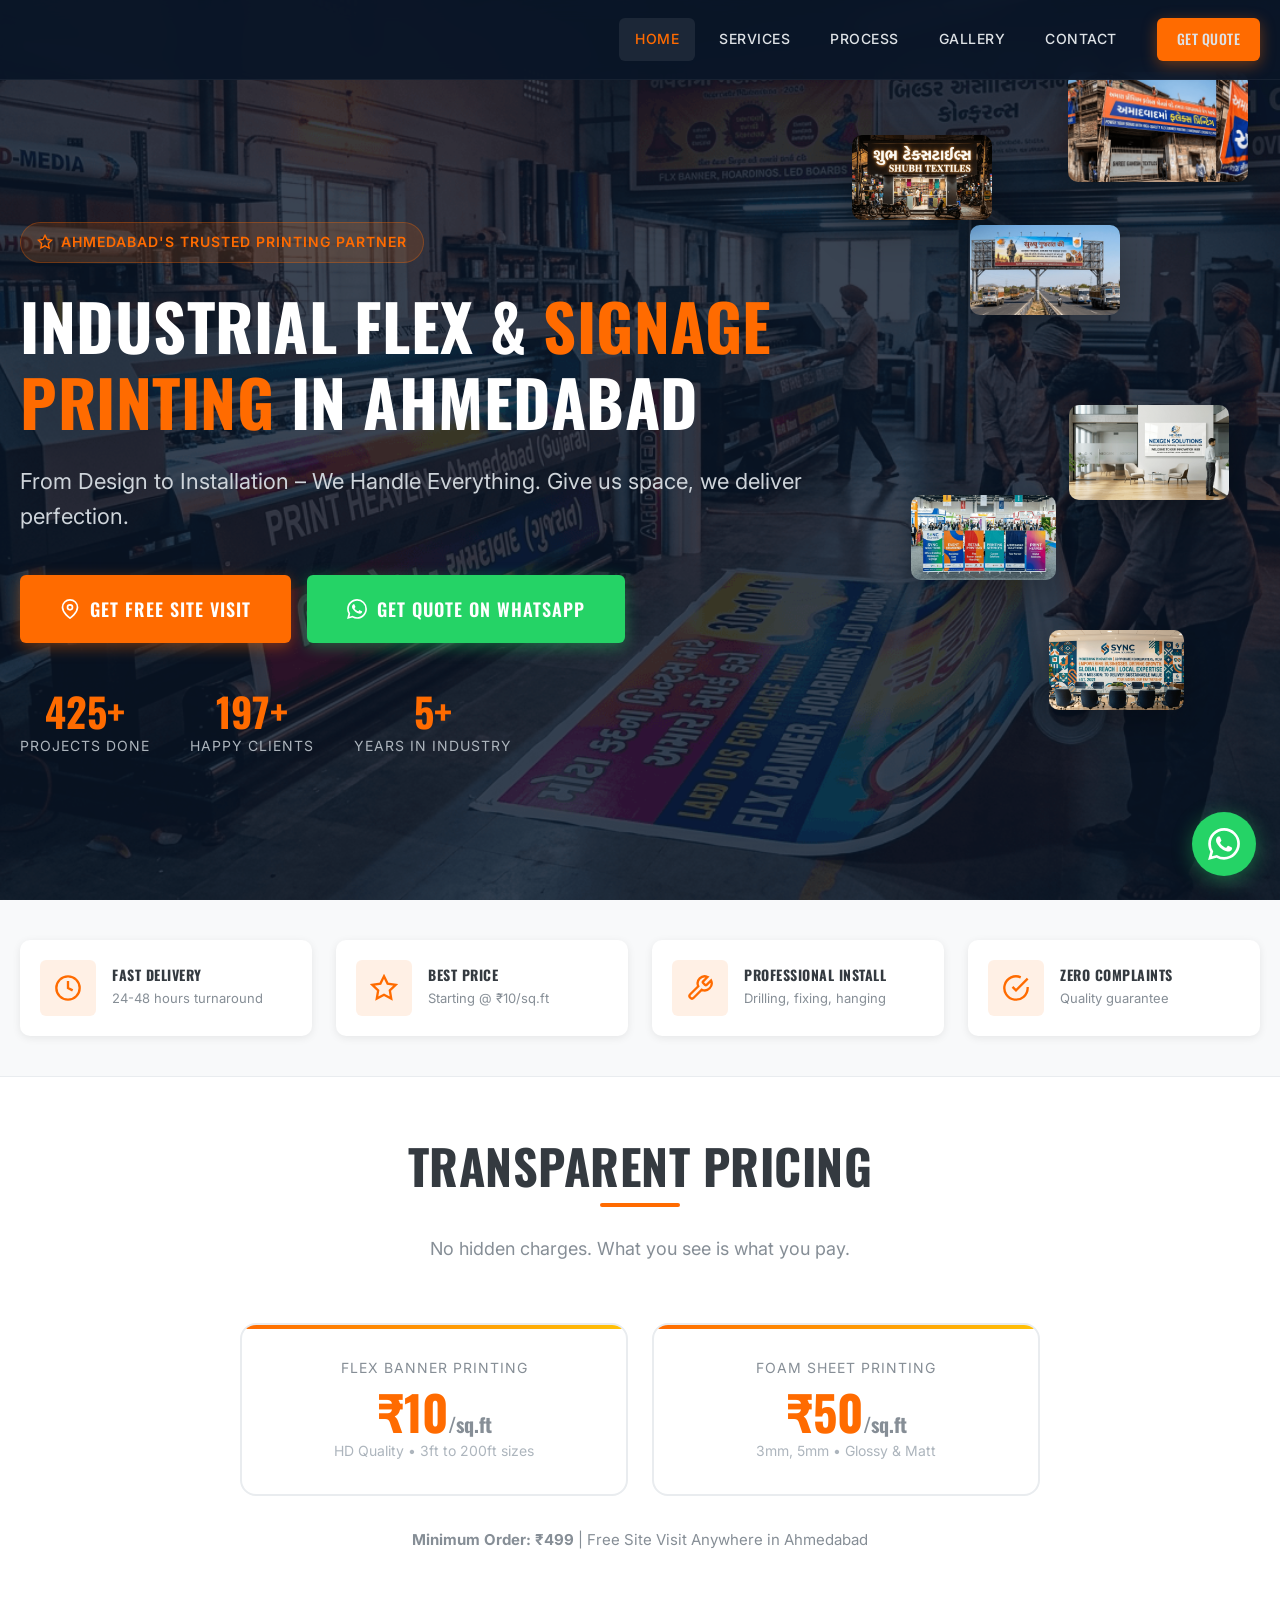
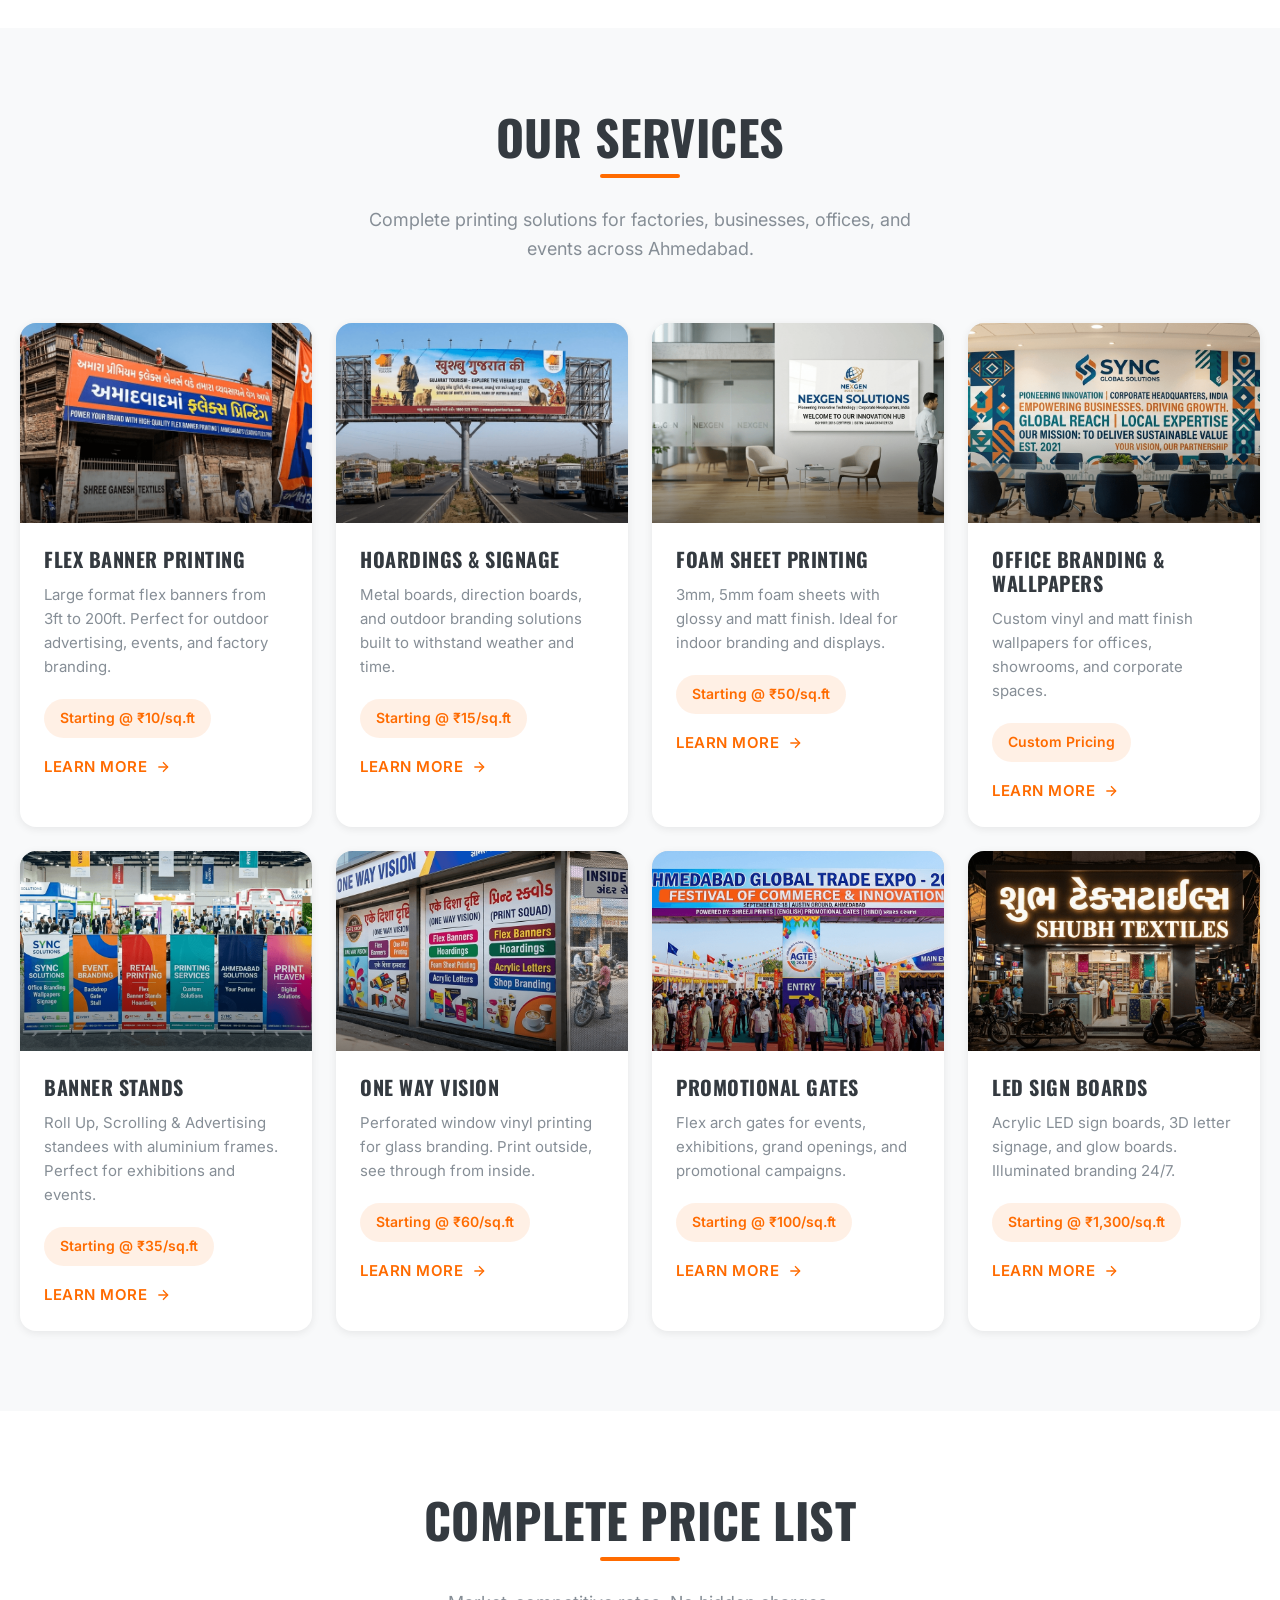
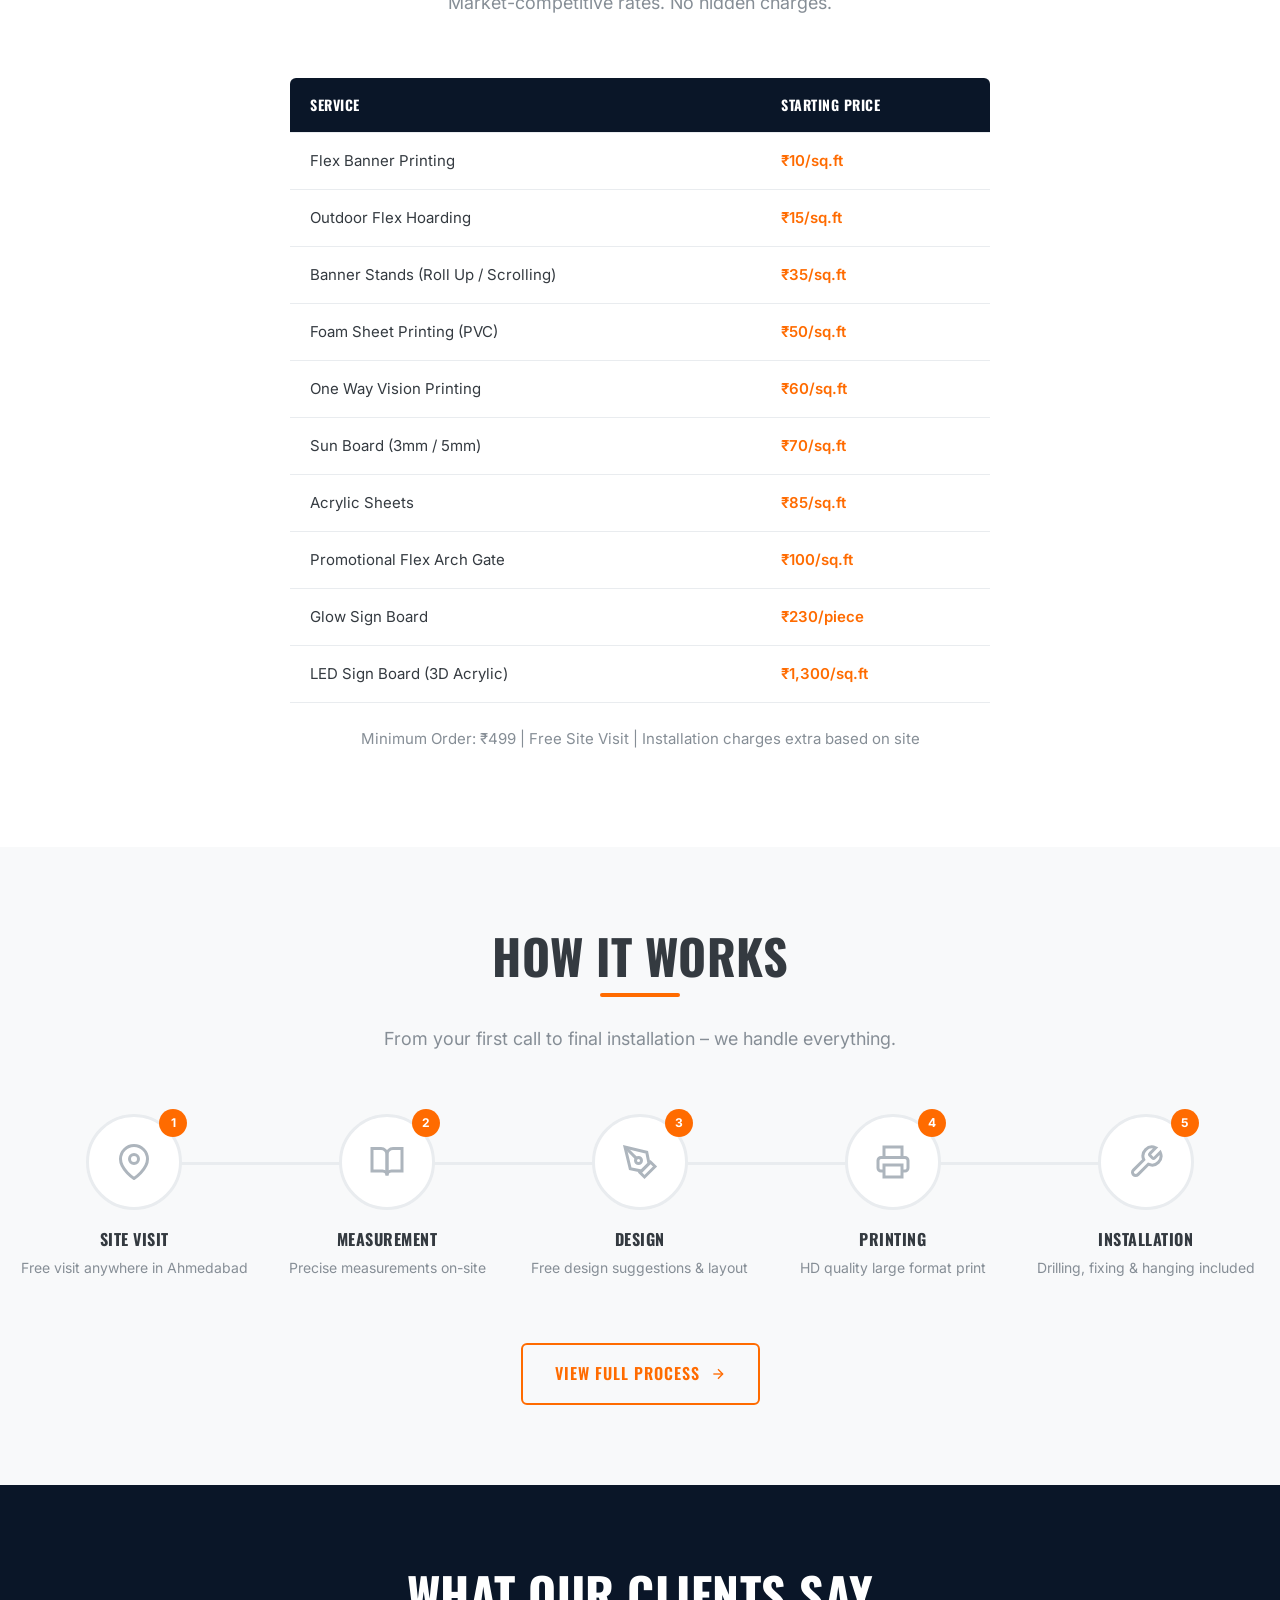
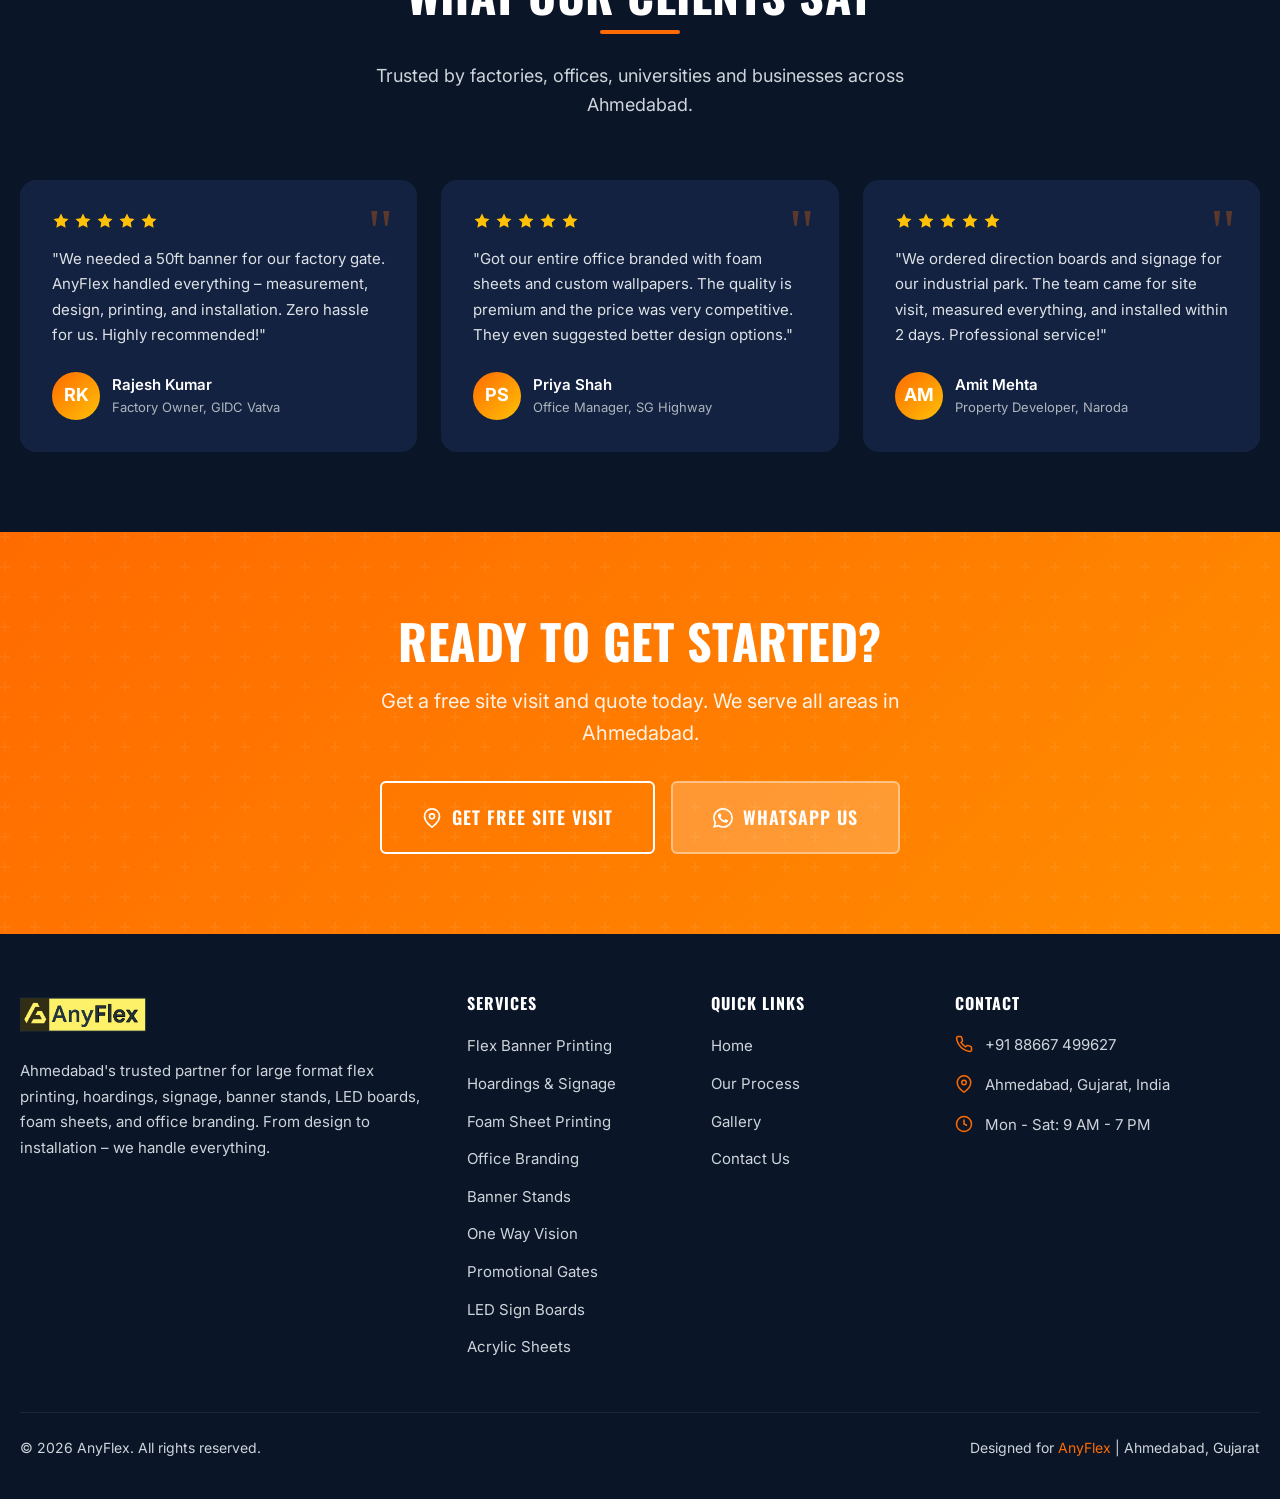
==== commit c3a586a8: "Use clean logo.mp4 without green screen" ====
--- a/index.html
+++ b/index.html
@@ -44,7 +44,7 @@
   <header class="header">
     <div class="container header-inner">
       <a href="index.html" class="logo">
-        <video class="logo-video" src="images/logo-wave.mp4" autoplay muted loop playsinline></video>
+        <video class="logo-video" src="images/logo.mp4" autoplay muted loop playsinline></video>
       </a>
       
       <button class="menu-toggle" aria-label="Toggle navigation">
--- a/css/style.css
+++ b/css/style.css
@@ -333,8 +333,6 @@
   height: 48px;
   width: auto;
   border-radius: var(--radius-sm);
-  background-color: transparent;
-  filter: brightness(1) saturate(0) sepia(1) hue-rotate(70deg) saturate(2);
 }
 
 .nav {
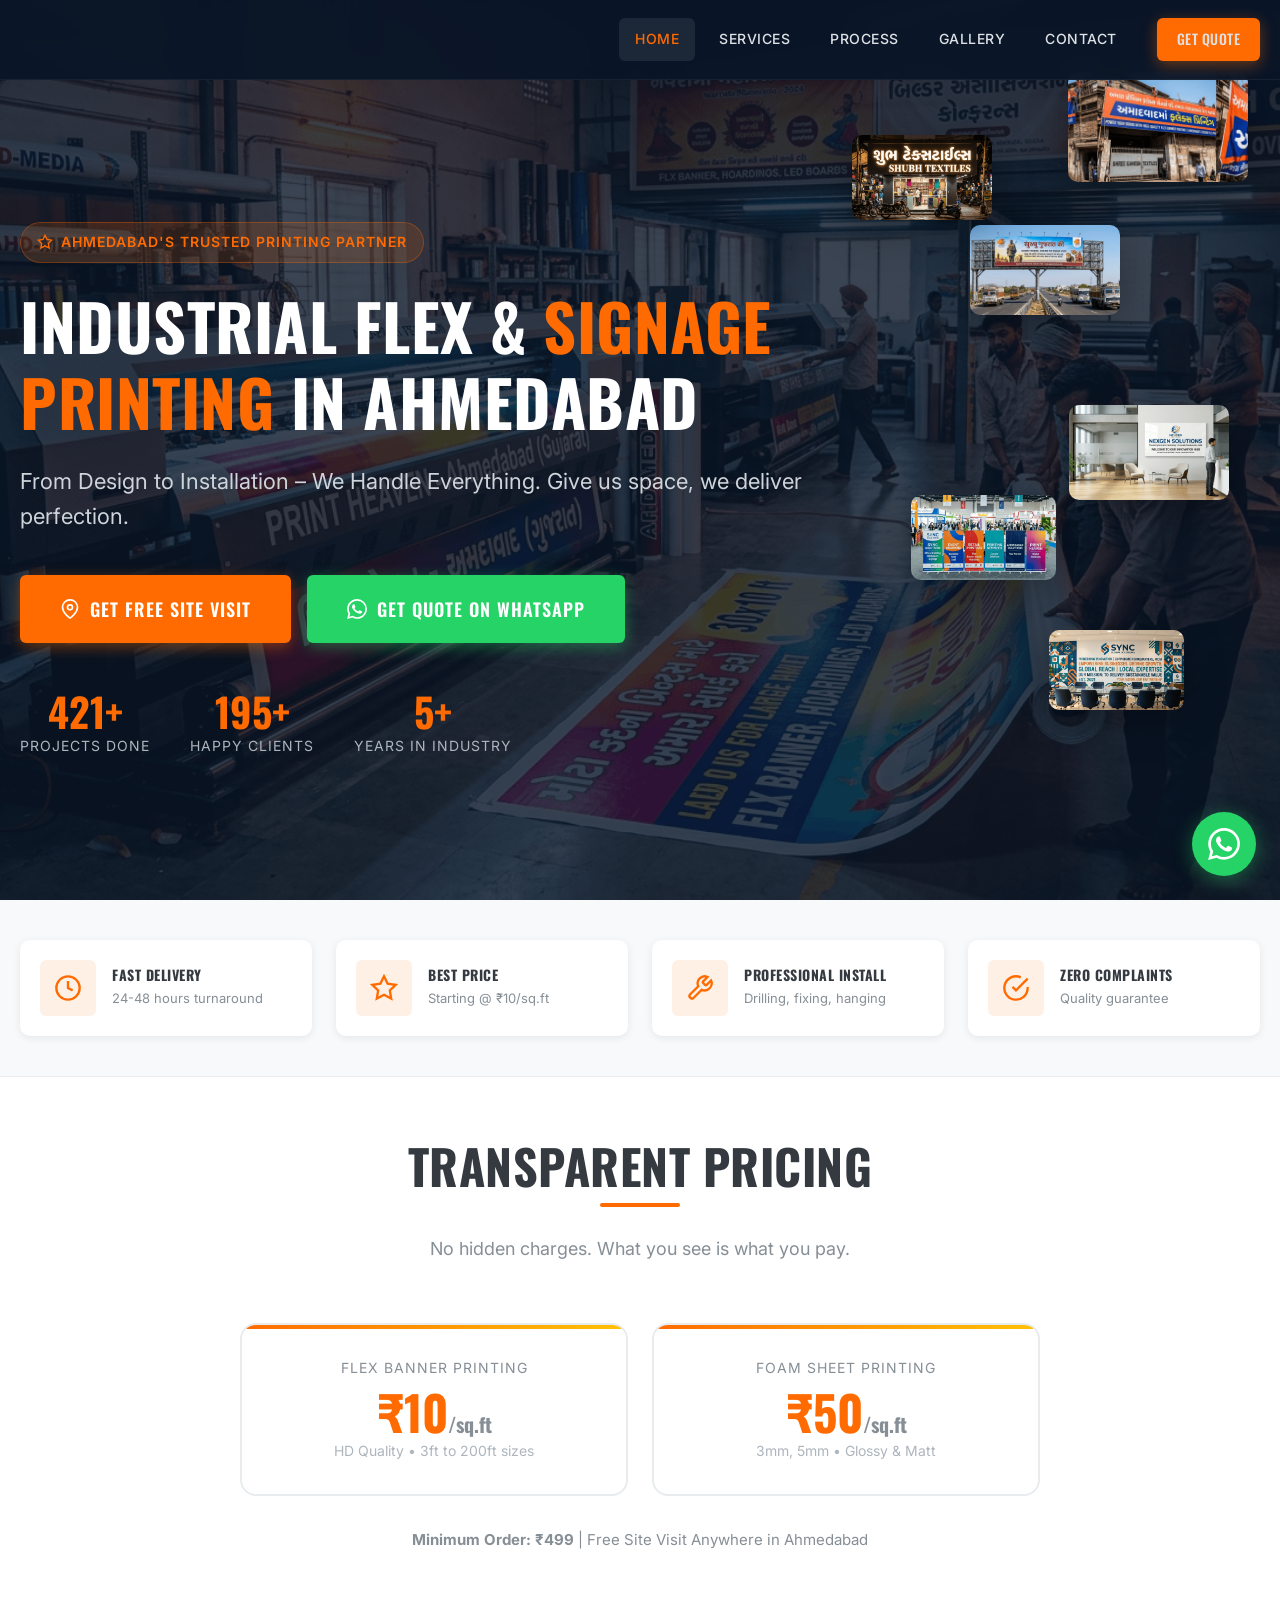
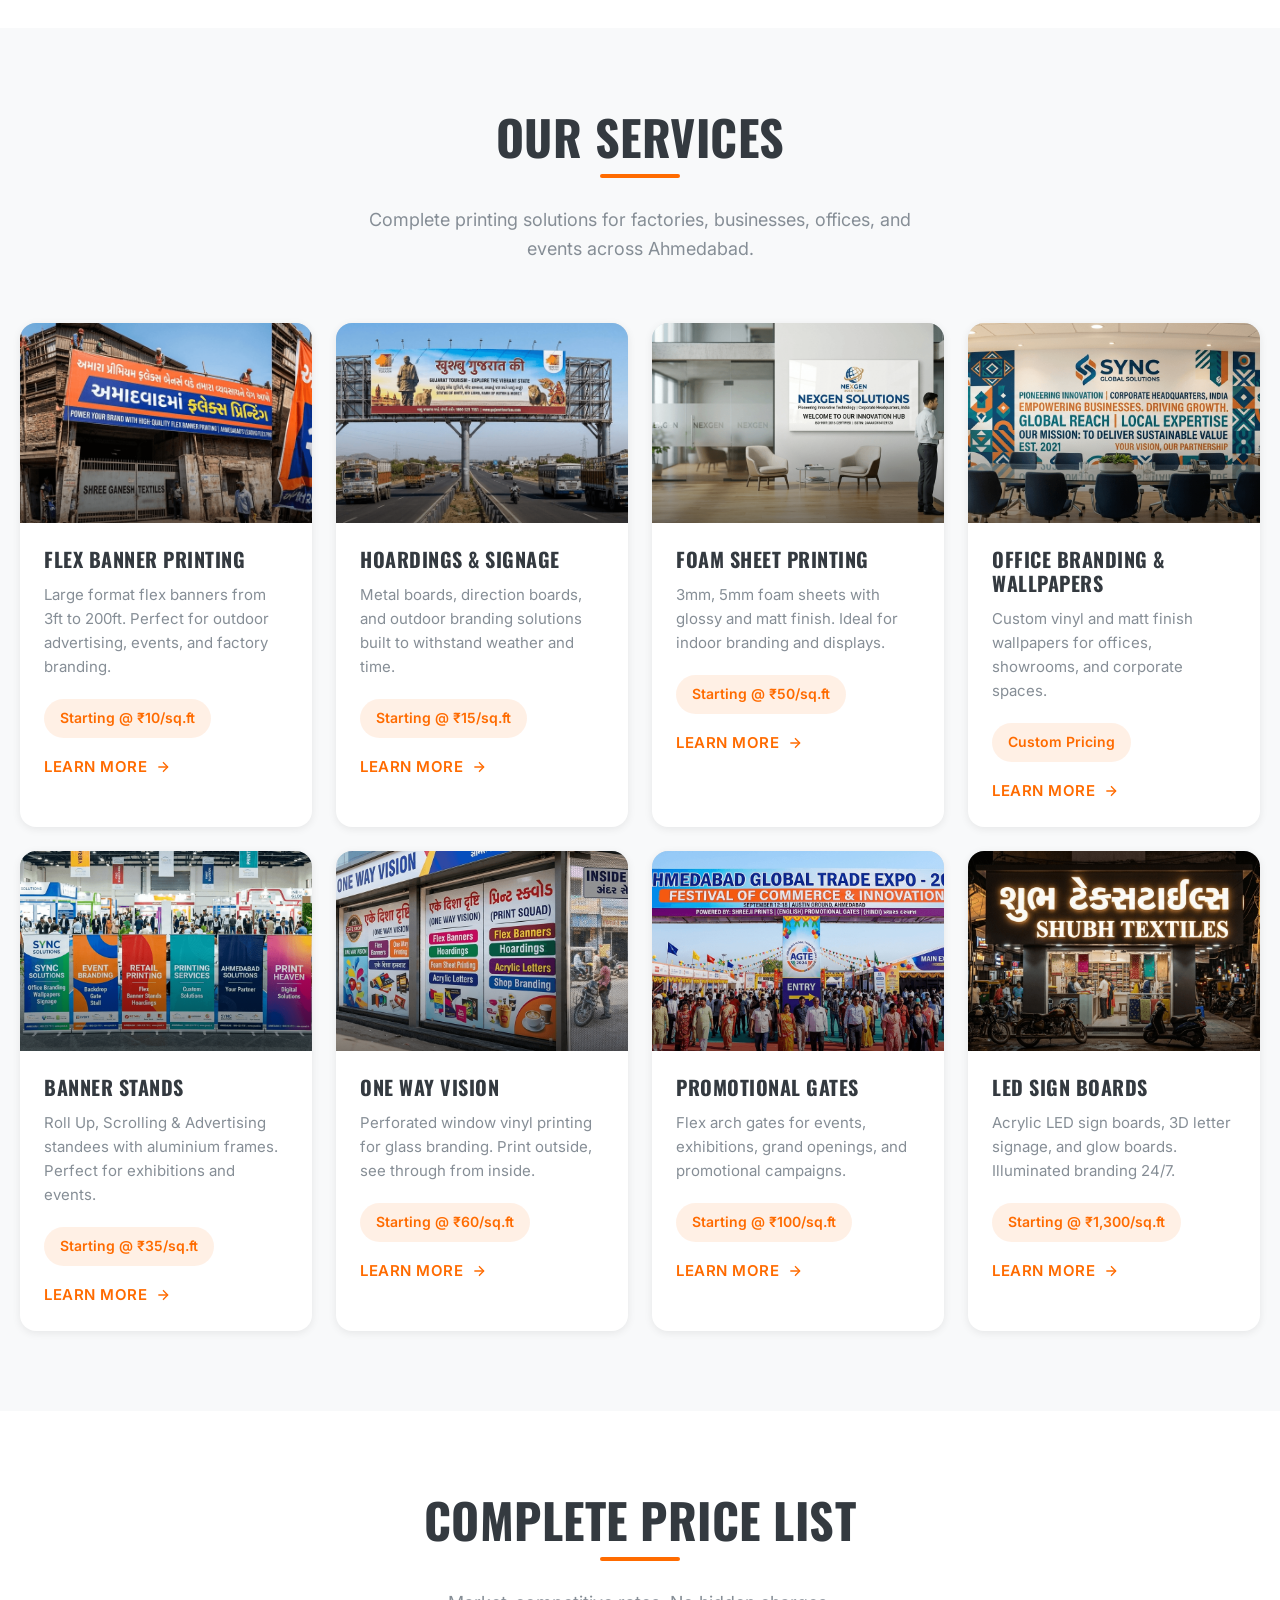
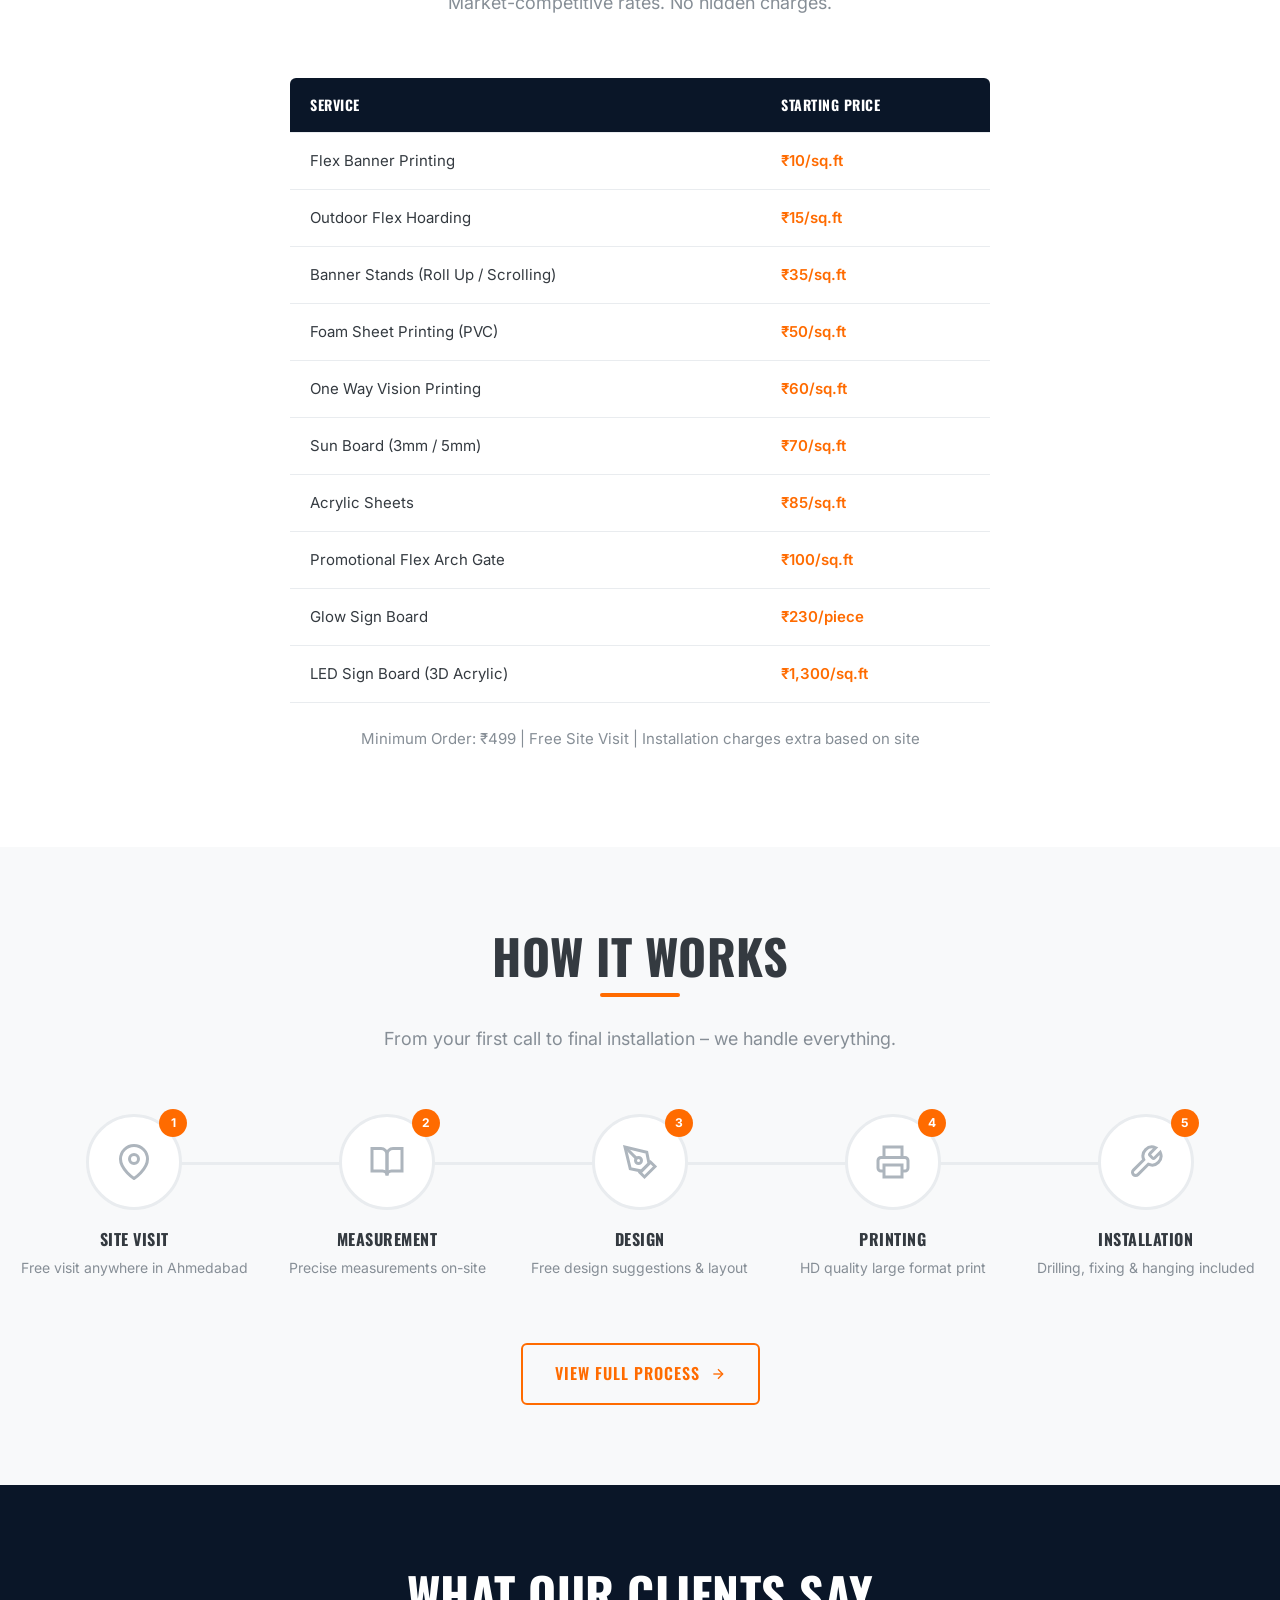
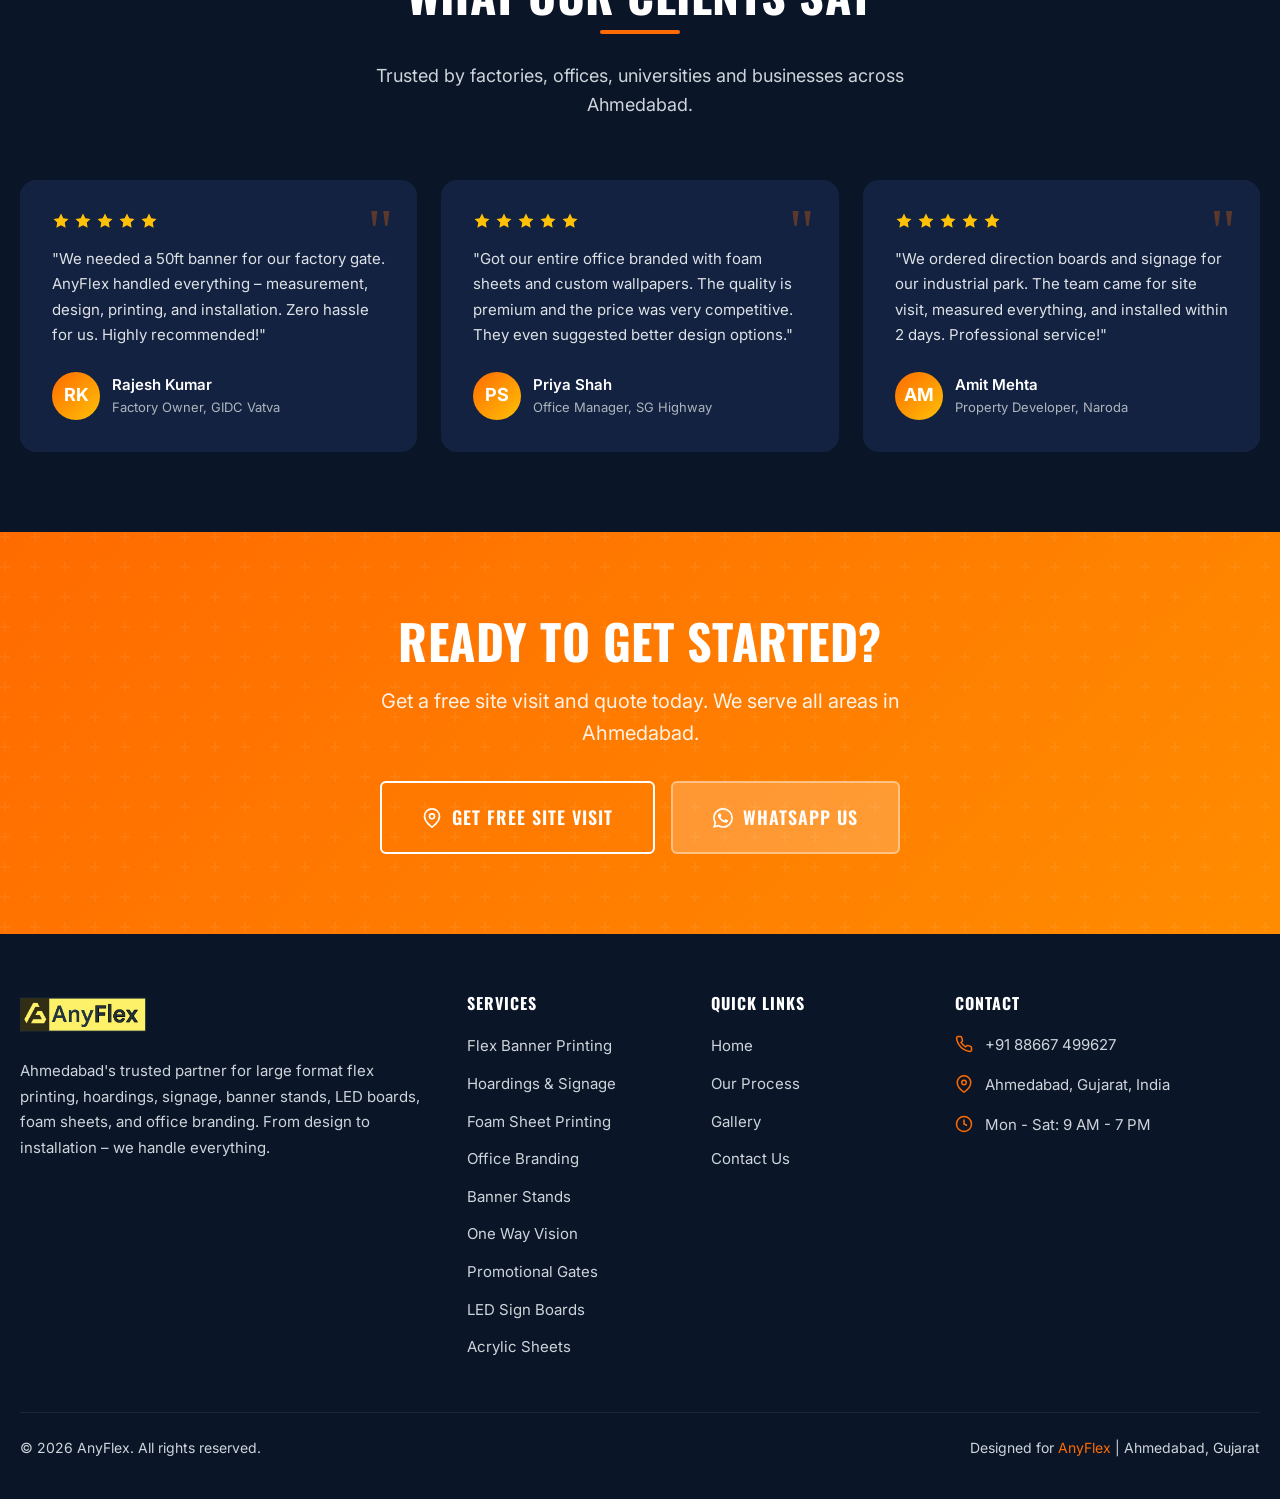
==== commit 8f3c1fae: "Use clean logo-org.webm" ====
--- a/index.html
+++ b/index.html
@@ -44,7 +44,7 @@
   <header class="header">
     <div class="container header-inner">
       <a href="index.html" class="logo">
-        <video class="logo-video" src="images/logo.mp4" autoplay muted loop playsinline></video>
+        <video class="logo-video" src="images/logo-org.webm" autoplay muted loop playsinline></video>
       </a>
       
       <button class="menu-toggle" aria-label="Toggle navigation">
